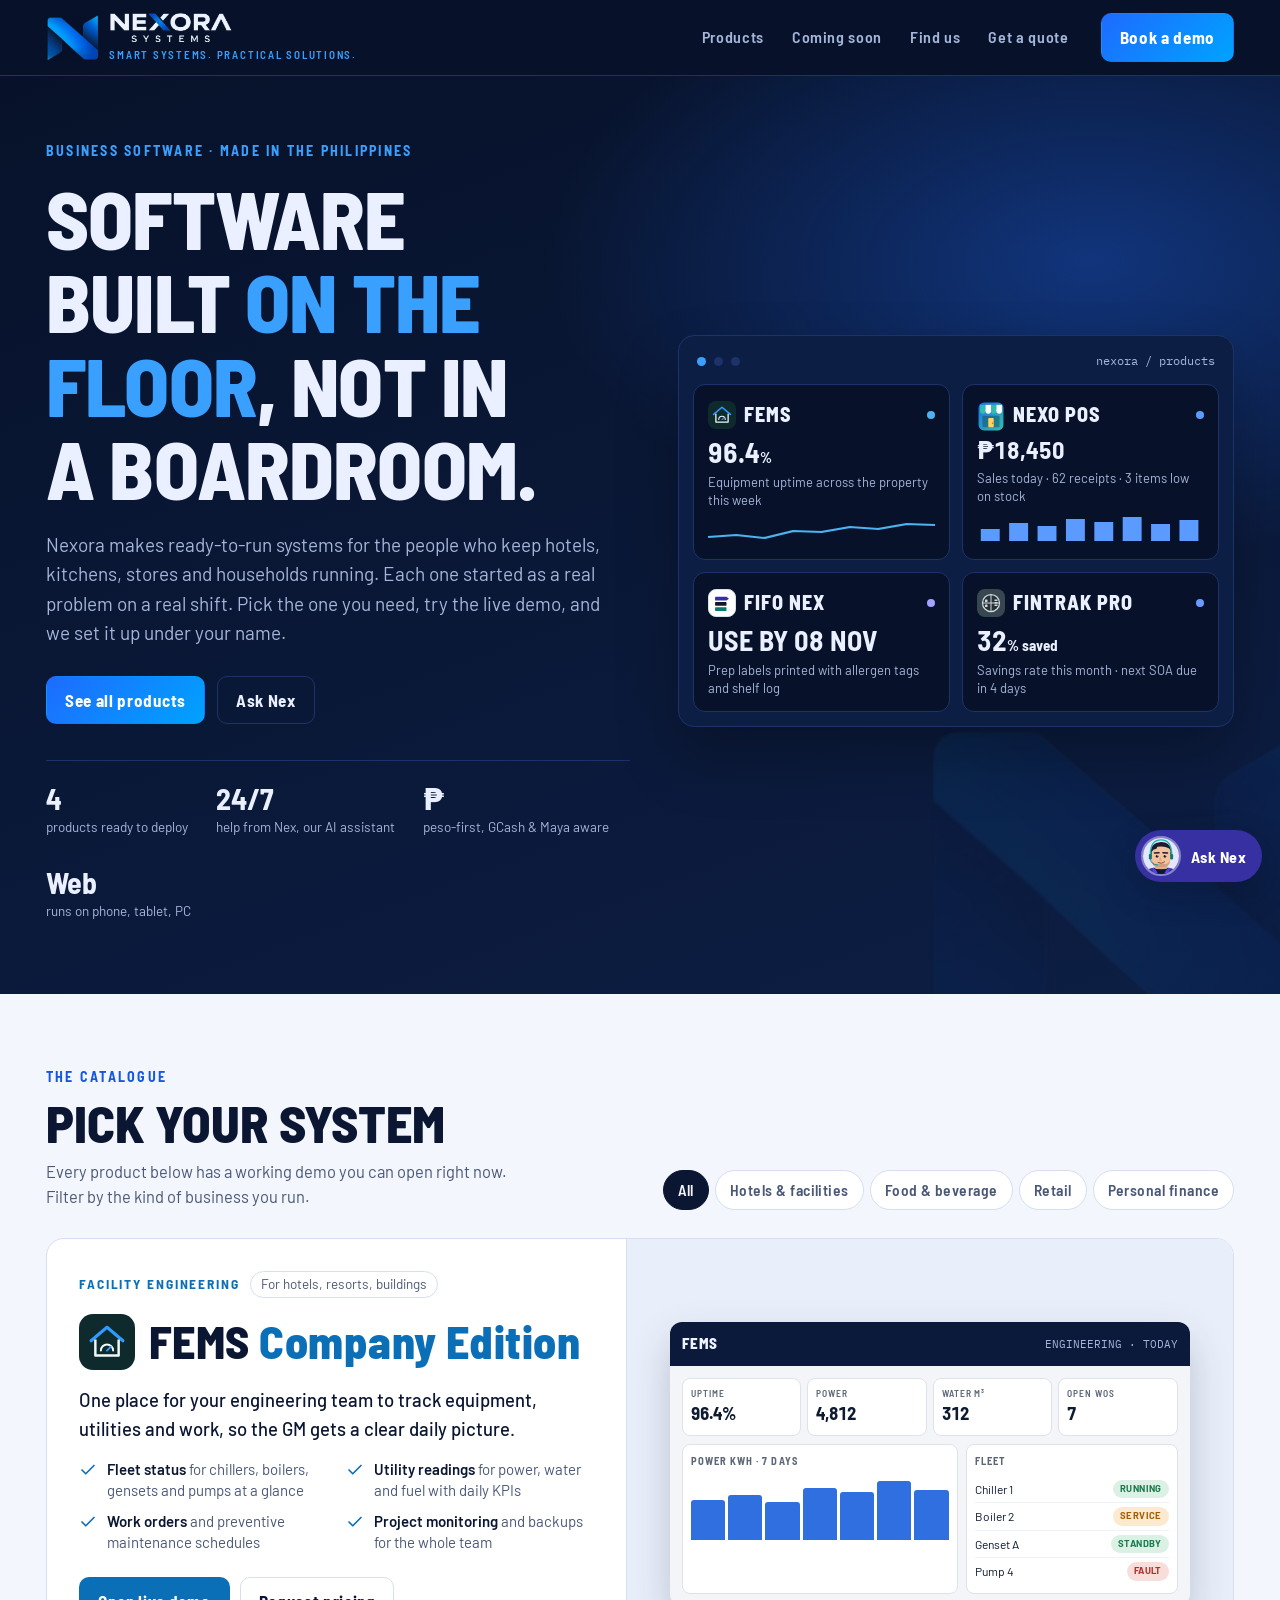
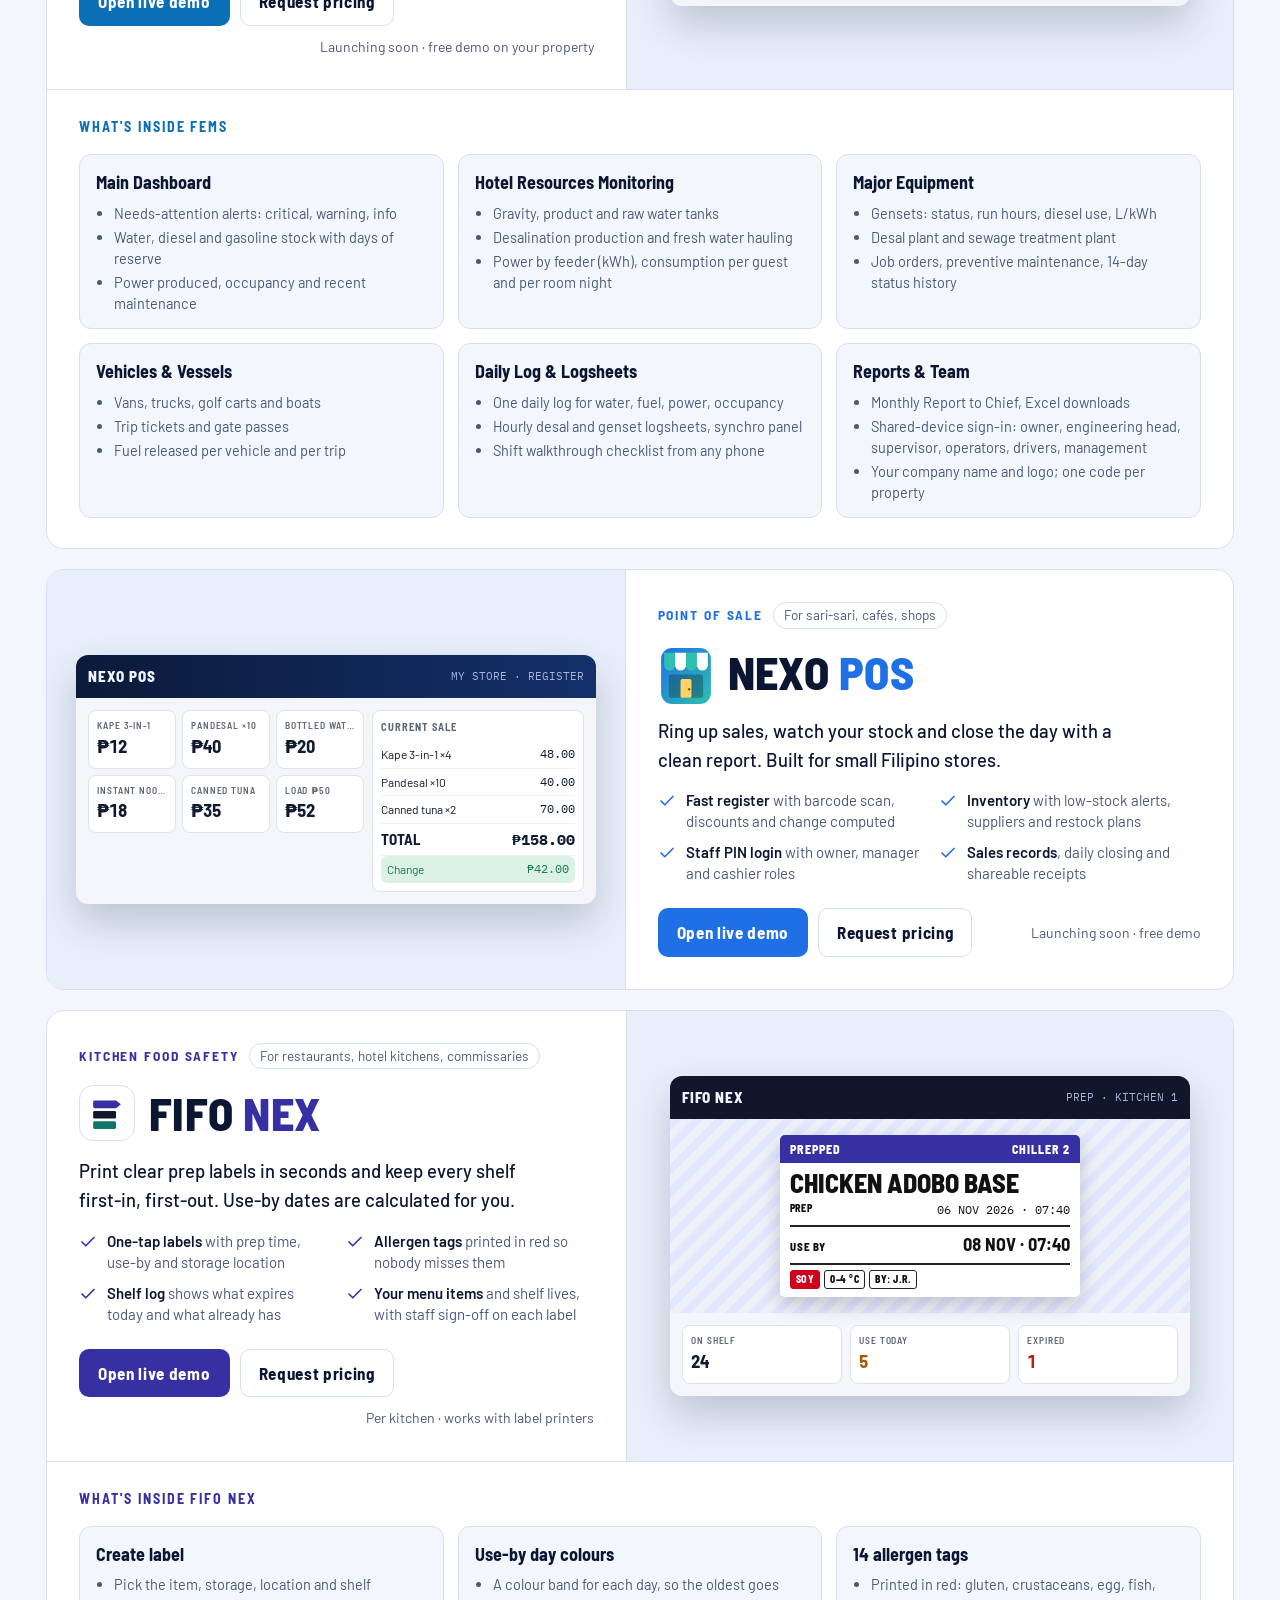
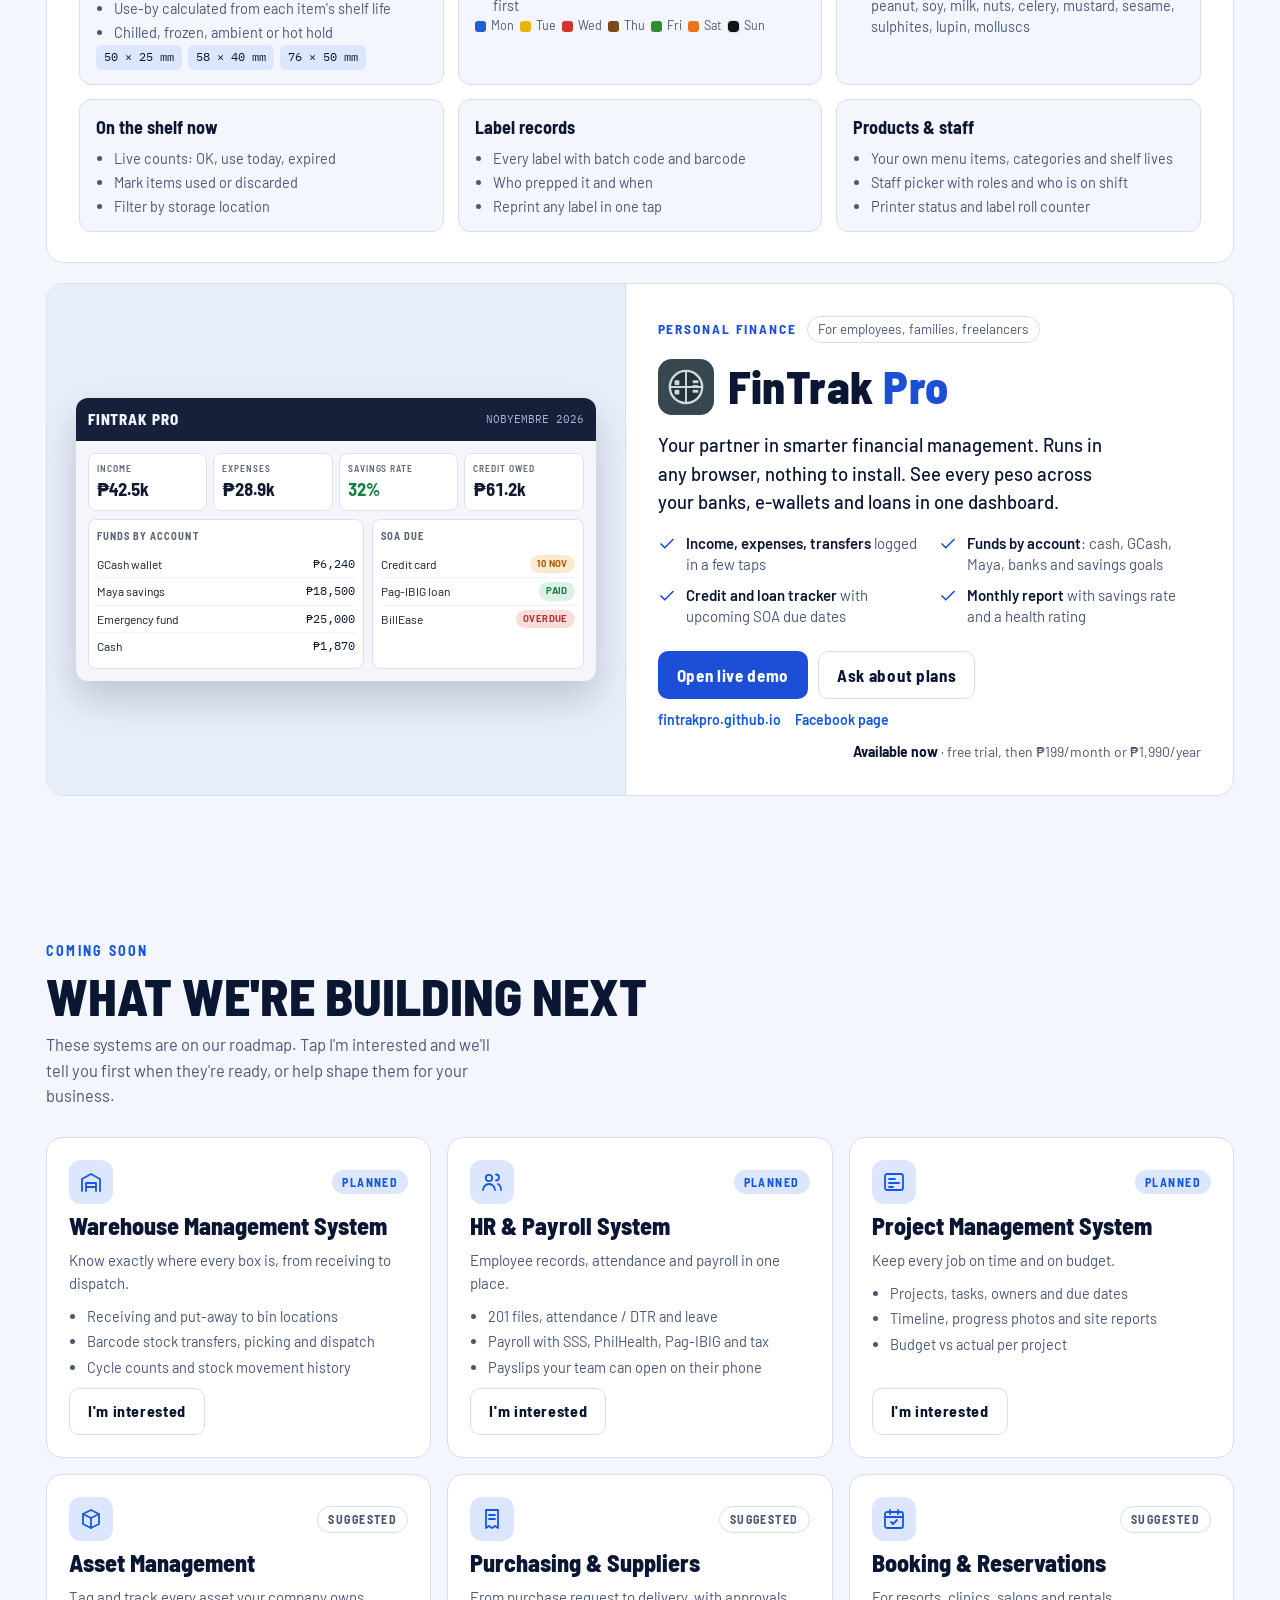
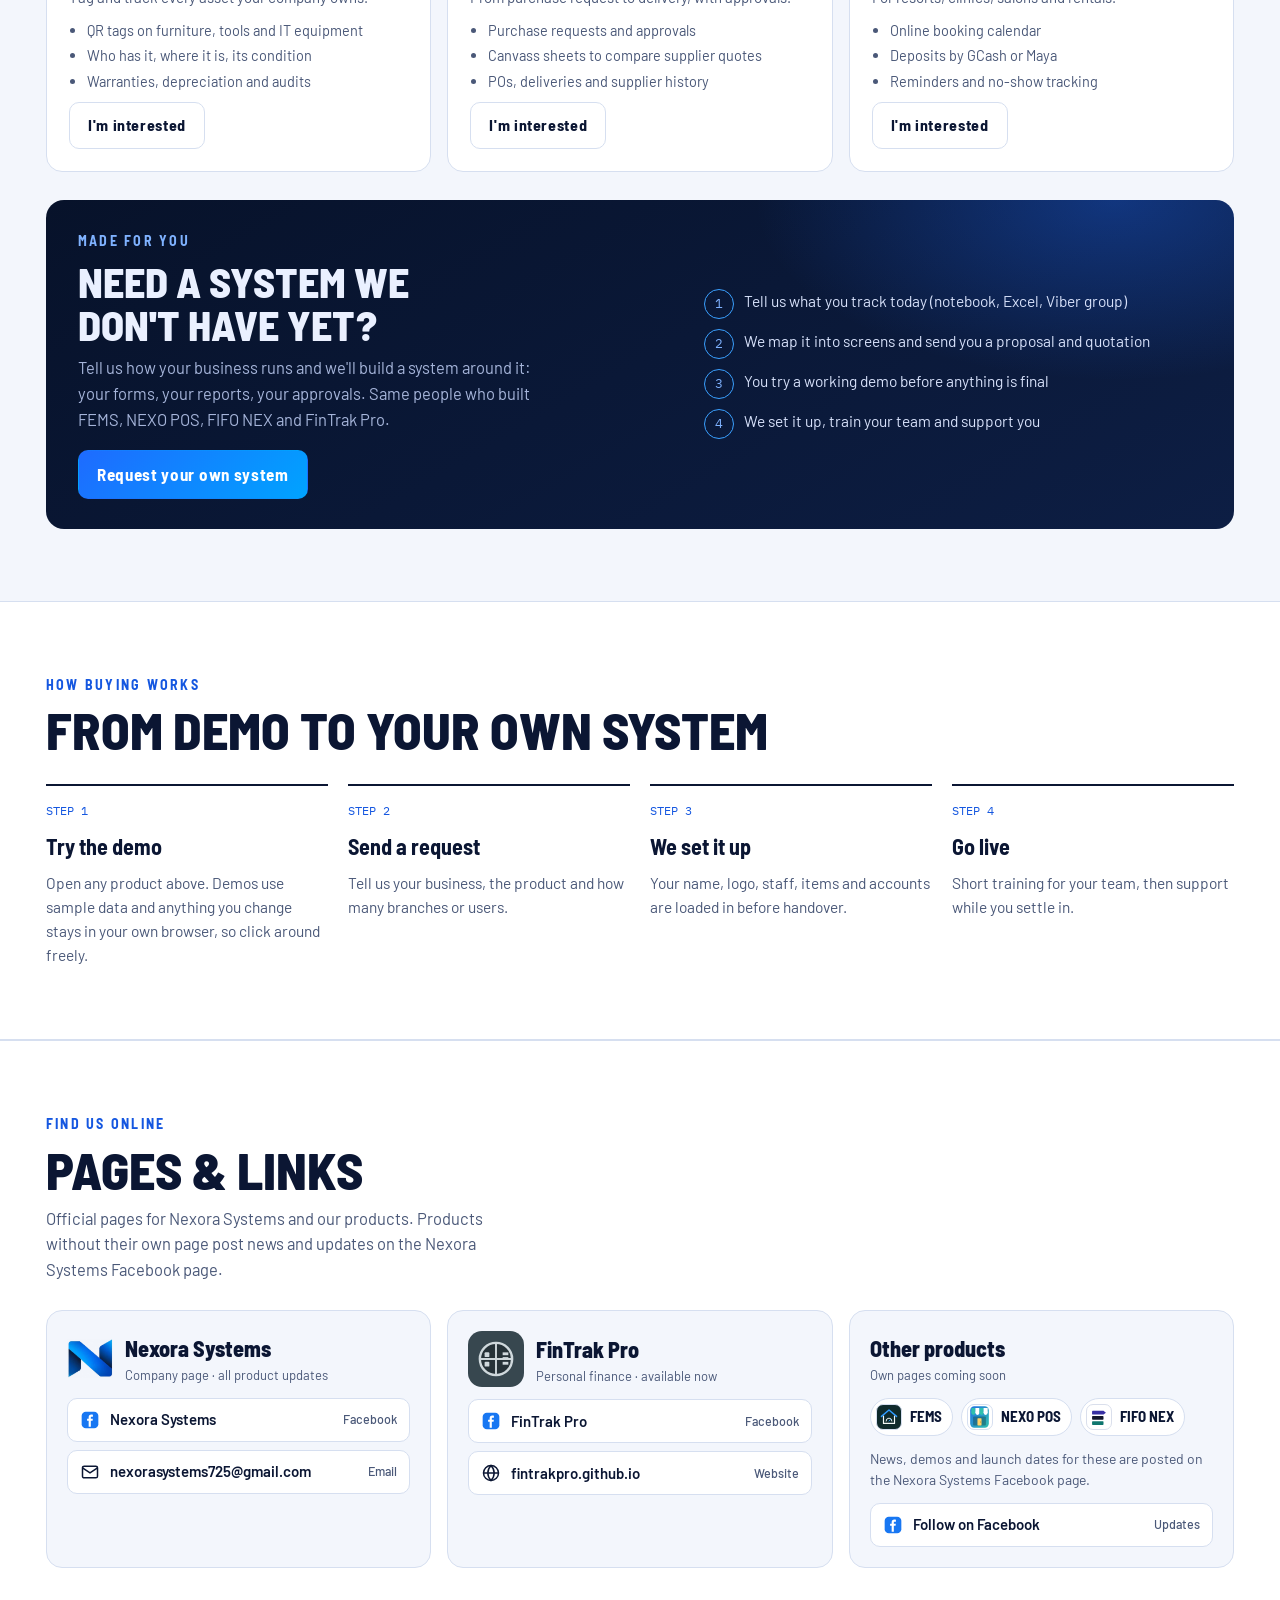
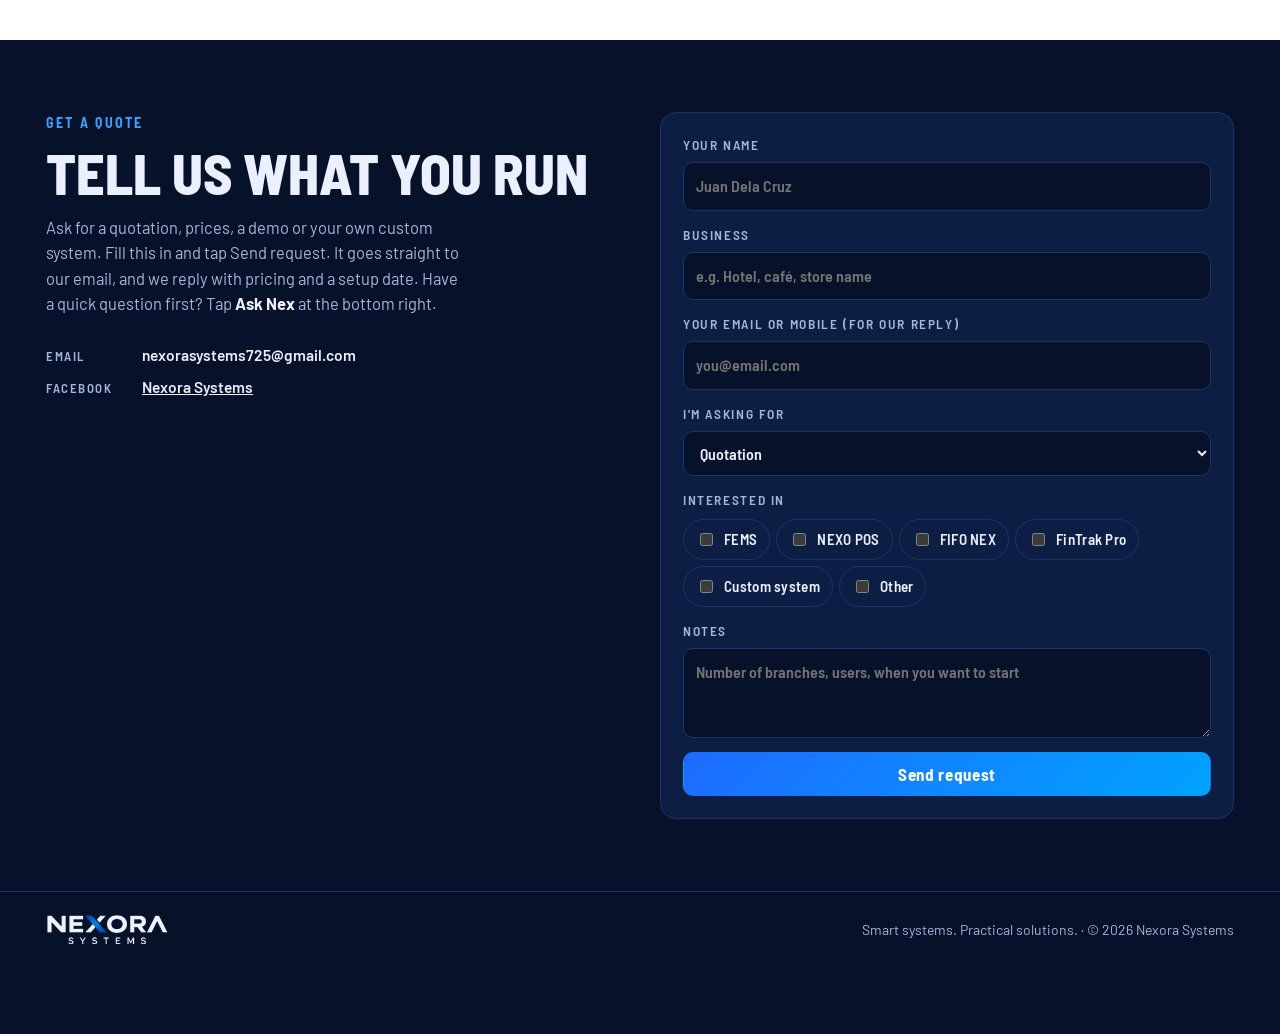
==== index.html @ 18e72eb3 "Launch Nexora Systems website Co-Authored-By: Claude Opus 5.5 <noreply@anthropic.com> Claude-Session" ====
<!doctype html>
<html lang="en">
<head>
<meta charset="utf-8">
<meta name="viewport" content="width=device-width,initial-scale=1,viewport-fit=cover">
<title>Nexora Systems | Smart systems. Practical solutions.</title>
<meta name="description" content="Nexora Systems builds practical business software in the Philippines: FEMS facility engineering, NEXO POS, FIFO NEX kitchen labels, FinTrak Pro, and custom systems.">
<link rel="canonical" href="https://nexora-systems-ph.github.io/">
<link rel="icon" type="image/png" href="favicon.png">
<link rel="apple-touch-icon" href="apple-touch-icon.png">
<meta name="theme-color" content="#07122A">
<meta property="og:type" content="website">
<meta property="og:site_name" content="Nexora Systems">
<meta property="og:title" content="Nexora Systems">
<meta property="og:description" content="Nexora Systems builds practical business software in the Philippines: FEMS facility engineering, NEXO POS, FIFO NEX kitchen labels, FinTrak Pro, and custom systems.">
<meta property="og:url" content="https://nexora-systems-ph.github.io/">
<meta property="og:image" content="https://nexora-systems-ph.github.io/og-image.png">
<meta name="twitter:card" content="summary_large_image">
<style>:root{color-scheme:light;box-sizing:border-box;padding-top:env(safe-area-inset-top,0px);padding-bottom:env(safe-area-inset-bottom,0px)}html{scroll-padding-top:80px}body{margin:0;padding:0;font:14px -apple-system,BlinkMacSystemFont,sans-serif}img{max-width:100%}[hidden]{display:none!important}</style>
</head>
<body>

<link rel="preconnect" href="https://fonts.googleapis.com">
<link rel="stylesheet" href="https://fonts.googleapis.com/css2?family=Barlow:wght@400;500;600&family=Barlow+Semi+Condensed:wght@500;600;700;800&family=IBM+Plex+Mono:wght@400;500;600&display=swap">
<style>
/* Layout: deep-navy brand band in the Nexora logo blues holding the hero + live product console; then a filterable catalogue where each product gets a wide row with a drawn screen preview; closing with how buying works and contact. */
:root{
  --chrome:#07122A; --chrome-2:#0D1E44; --chrome-line:#1D3268; --chrome-ink:#EAF0FF; --chrome-muted:#A6B5DA; --hl:#3AA0FF;
  --bg:#F3F6FC; --surface:#FFFFFF; --sunk:#E9EFFA; --ink:#0B1633; --muted:#4A5878; --line:#D6DFF0;
  --accent:#1557E0; --accent-ink:#FFFFFF; --accent-soft:#DCE7FF;
  --fems:#0B6FB8; --nexo:#1F6FE5; --fifo:#3730A3; --fin:#1D4ED8; --nex:#4338CA; --gold:#FFD166;
  --good:#1A7A4C; --warn:#A35D00; --bad:#B4302A;
  --f-display:"Barlow Semi Condensed","Arial Narrow",system-ui,sans-serif;
  --f-body:"Barlow",system-ui,-apple-system,"Segoe UI",sans-serif;
  --f-mono:"IBM Plex Mono",ui-monospace,Menlo,Consolas,monospace;
}
@media (prefers-color-scheme:dark){:root:not([data-theme="light"]){
  --chrome:#050C1E; --chrome-2:#0B1838; --chrome-line:#1A2B57;
  --bg:#0A1124; --surface:#111B34; --sunk:#16223F; --ink:#E6ECFA; --muted:#A3B0CF; --line:#24345C;
  --accent:#5AA8FF; --accent-ink:#061024; --accent-soft:#16294F;
  --fems:#4DB3F0; --nexo:#5B9BFF; --fifo:#A5A1FF; --fin:#6B9BFF; --nex:#9C95FF;
  --good:#5CC98F; --warn:#E3A84A; --bad:#F07B7A; color-scheme:dark}}
:root[data-theme="dark"]{
  --chrome:#050C1E; --chrome-2:#0B1838; --chrome-line:#1A2B57;
  --bg:#0A1124; --surface:#111B34; --sunk:#16223F; --ink:#E6ECFA; --muted:#A3B0CF; --line:#24345C;
  --accent:#5AA8FF; --accent-ink:#061024; --accent-soft:#16294F;
  --fems:#4DB3F0; --nexo:#5B9BFF; --fifo:#A5A1FF; --fin:#6B9BFF; --nex:#9C95FF;
  --good:#5CC98F; --warn:#E3A84A; --bad:#F07B7A; color-scheme:dark}

*{box-sizing:border-box}
html{scroll-behavior:smooth}
@media (prefers-reduced-motion:reduce){html{scroll-behavior:auto}*{transition:none!important;animation:none!important}}
body{background:var(--bg);color:var(--ink);font-family:var(--f-body);font-size:16.5px;line-height:1.55}
body::before{content:"";position:fixed;inset:0 0 auto;height:env(safe-area-inset-top,0px);z-index:10;background:var(--chrome)}
a{color:inherit}
:focus-visible{outline:2px solid var(--hl);outline-offset:3px;border-radius:4px}
h1,h2,h3{font-family:var(--f-display);margin:0;text-wrap:balance;line-height:1.02}
p{margin:0}
.mono{font-family:var(--f-mono);font-variant-numeric:tabular-nums}
.in{max-width:1220px;margin:0 auto;padding-left:max(16px,env(safe-area-inset-left,0px));padding-right:max(16px,env(safe-area-inset-right,0px))}
.eyebrow{font-family:var(--f-display);font-weight:700;font-size:14px;letter-spacing:.16em;text-transform:uppercase}

/* nav */
.top{position:sticky;top:env(safe-area-inset-top,0px);z-index:20;background:var(--chrome);color:var(--chrome-ink);border-bottom:1px solid var(--chrome-line)}
.top .in{display:flex;align-items:center;gap:20px;padding-block:12px}
.logo{display:flex;align-items:center;gap:10px;text-decoration:none;margin-right:auto}
.logo .lmark{height:46px;width:auto;flex:none}
.logo .lword{height:30px;width:auto;align-self:flex-start}
@media (max-width:420px){.logo .lword{height:26px}}
.links{display:flex;gap:4px}
.links a{text-decoration:none;font-family:var(--f-display);font-weight:600;font-size:16px;letter-spacing:.04em;padding:8px 12px;border-radius:8px;color:var(--chrome-muted)}
.links a:hover{color:var(--chrome-ink);background:rgba(255,255,255,.06)}
.btn{display:inline-flex;align-items:center;justify-content:center;gap:8px;min-height:44px;padding:10px 18px;border-radius:10px;font-family:var(--f-display);font-weight:700;font-size:17px;letter-spacing:.04em;text-decoration:none;border:1.5px solid transparent;cursor:pointer;white-space:nowrap}
.btn.solid{background:linear-gradient(135deg,#1E6BFF,#00A3FF);color:#fff}
.btn.solid:hover{filter:brightness(1.1)}
.btn.ghost{border-color:var(--chrome-line);color:var(--chrome-ink);background:transparent}
.btn.ghost:hover{border-color:var(--hl)}
@media (max-width:900px){.links{display:none}}
@media (max-width:540px){.top .btn.solid{display:none}}

/* hero */
.hero{background:radial-gradient(900px 500px at 85% 20%,rgba(30,107,255,.35),transparent 60%),linear-gradient(160deg,var(--chrome),var(--chrome-2));color:var(--chrome-ink);overflow:hidden;position:relative}
.hero .bigmark{position:absolute;right:-60px;bottom:-80px;width:420px;opacity:.08;pointer-events:none}
.hero .in{display:grid;grid-template-columns:minmax(0,1.05fr) minmax(0,1fr);gap:48px;align-items:center;padding-block:64px 72px}
.hero .eyebrow{color:var(--hl)}
.hero h1{font-size:clamp(44px,6.4vw,84px);font-weight:800;letter-spacing:-.01em;text-transform:uppercase;margin:14px 0 20px}
.hero h1 em{font-style:normal;color:var(--hl)}
.hero p.lede{font-size:19px;color:var(--chrome-muted);max-width:52ch}
.hero .ctas{display:flex;gap:12px;flex-wrap:wrap;margin-top:28px}
.facts{display:flex;gap:28px;flex-wrap:wrap;margin-top:36px;padding-top:22px;border-top:1px solid var(--chrome-line)}
.facts div b{display:block;font-family:var(--f-display);font-weight:700;font-size:30px;line-height:1}
.facts div span{font-size:13.5px;color:var(--chrome-muted)}
@media (max-width:900px){.hero .in{grid-template-columns:minmax(0,1fr);padding-block:44px 52px}}

/* console */
.console{background:var(--chrome-2);border:1px solid var(--chrome-line);border-radius:16px;padding:14px;display:grid;grid-template-columns:repeat(2,minmax(0,1fr));gap:12px;box-shadow:0 30px 60px rgba(0,0,0,.25)}
.console .bar{grid-column:1/-1;display:flex;align-items:center;gap:8px;font-family:var(--f-mono);font-size:12px;color:var(--chrome-muted);padding:2px 4px}
.console .bar i{width:9px;height:9px;border-radius:50%;background:var(--chrome-line)}
.console .bar i:first-child{background:var(--hl)}
.console .bar span{margin-left:auto}
.tile{background:var(--chrome);border:1px solid var(--chrome-line);border-radius:12px;padding:14px;display:flex;flex-direction:column;gap:8px;text-decoration:none;min-width:0;transition:border-color .15s,transform .15s}
.tile:hover{border-color:var(--hl);transform:translateY(-2px)}
.tile .k{display:flex;justify-content:space-between;align-items:center;gap:8px}
.tile .k b{font-family:var(--f-display);font-weight:800;font-size:20px;letter-spacing:.05em}
.tile .k small{font-family:var(--f-mono);font-size:11px;color:var(--chrome-muted)}
.tile .v{font-family:var(--f-display);font-weight:700;font-size:28px;line-height:1;font-variant-numeric:tabular-nums}
.tile .s{font-size:13px;color:var(--chrome-muted);line-height:1.35}
.tile .dot{width:8px;height:8px;border-radius:50%;flex:none}
.spark{height:28px;width:100%;display:block}

/* catalogue */
section{padding-block:72px}
.shead{display:flex;justify-content:space-between;align-items:flex-end;gap:20px;flex-wrap:wrap;margin-bottom:28px}
.shead .eyebrow{color:var(--accent);margin-bottom:8px}
.shead h2{font-size:clamp(34px,4.4vw,52px);font-weight:800;text-transform:uppercase}
.shead p{color:var(--muted);max-width:52ch;margin-top:10px}
.chips{display:flex;gap:6px;flex-wrap:wrap}
.chip{min-height:40px;padding:8px 14px;border-radius:999px;border:1px solid var(--line);background:var(--surface);color:var(--muted);font-family:var(--f-display);font-weight:600;font-size:15.5px;letter-spacing:.03em;cursor:pointer}
.chip[aria-pressed="true"]{background:var(--ink);color:var(--bg);border-color:var(--ink)}
.plist{display:flex;flex-direction:column;gap:20px}
.prod{display:grid;grid-template-columns:minmax(0,1fr) minmax(0,1.05fr);background:var(--surface);border:1px solid var(--line);border-radius:18px;overflow:hidden}
.prod:nth-child(even) .shot{order:-1}
.pinfo{padding:32px;display:flex;flex-direction:column;gap:16px;min-width:0}
.ptag{display:flex;align-items:center;gap:10px;flex-wrap:wrap}
.ptag .cat{font-family:var(--f-display);font-weight:700;font-size:13.5px;letter-spacing:.14em;text-transform:uppercase;color:var(--pc)}
.ptag .for{font-size:13.5px;color:var(--muted);padding:2px 10px;border:1px solid var(--line);border-radius:999px}
.prod h3{font-size:clamp(34px,4vw,46px);font-weight:800;letter-spacing:.01em}
.prod h3 span{color:var(--pc)}
.prod .tagline{font-size:18.5px;font-weight:500;max-width:46ch}
.feats{list-style:none;margin:0;padding:0;display:grid;grid-template-columns:repeat(2,minmax(0,1fr));gap:10px 20px}
.feats li{display:flex;gap:10px;font-size:15px;line-height:1.4;color:var(--muted);min-width:0}
.feats li b{color:var(--ink);font-weight:600}
.feats svg{width:18px;height:18px;flex:none;margin-top:2px;stroke:var(--pc);fill:none;stroke-width:2.2;stroke-linecap:round;stroke-linejoin:round}
.pact{display:flex;gap:10px;flex-wrap:wrap;align-items:center;margin-top:auto;padding-top:8px}
.pact .go{background:var(--pc);color:#fff}
.pact .go:hover{filter:brightness(1.1)}
.pact .ask{border-color:var(--line);color:var(--ink)}
.pact .ask:hover{border-color:var(--pc)}
.pact .price{font-size:14px;color:var(--muted);margin-left:auto}
@media (prefers-color-scheme:dark){:root:not([data-theme="light"]) .pact .go{color:#061414}}
:root[data-theme="dark"] .pact .go{color:#061414}
@media (max-width:960px){.prod{grid-template-columns:minmax(0,1fr)}.prod:nth-child(even) .shot{order:0}}
@media (max-width:560px){.feats{grid-template-columns:minmax(0,1fr)}.pinfo{padding:22px}.pact .price{margin-left:0;width:100%}}

/* screen previews: drawn, always on a fixed light/dark device look */
.shot{background:var(--sunk);padding:28px;display:flex;align-items:center;justify-content:center;min-width:0;border-left:1px solid var(--line)}
.prod:nth-child(even) .shot{border-left:0;border-right:1px solid var(--line)}
@media (max-width:960px){.shot,.prod:nth-child(even) .shot{border:0;border-top:1px solid var(--line)}}
.screen{width:100%;max-width:520px;background:#F3F5F9;color:#0F1B30;border-radius:12px;overflow:hidden;box-shadow:0 18px 40px rgba(8,20,50,.2);font-size:12px;font-family:var(--f-body)}
.screen .sh{display:flex;align-items:center;gap:8px;padding:10px 12px;background:#0B1A3A;color:#EEF3FF}
.screen .sh b{font-family:var(--f-display);font-weight:800;letter-spacing:.06em;font-size:15px}
.screen .sh span{margin-left:auto;font-family:var(--f-mono);font-size:10.5px;color:#A6B5DA}
.screen .sb{padding:12px;display:grid;gap:8px}
.k4{display:grid;grid-template-columns:repeat(4,minmax(0,1fr));gap:6px}
.k3{display:grid;grid-template-columns:repeat(3,minmax(0,1fr));gap:6px}
.kc{background:#fff;border:1px solid #DDE3EA;border-radius:8px;padding:7px 8px;min-width:0}
.kc small{display:block;font-family:var(--f-display);font-weight:600;font-size:9.5px;letter-spacing:.1em;text-transform:uppercase;color:#5B6677;white-space:nowrap;overflow:hidden;text-overflow:ellipsis}
.kc b{font-family:var(--f-display);font-size:18px;font-variant-numeric:tabular-nums}
.pane{background:#fff;border:1px solid #DDE3EA;border-radius:8px;padding:8px}
.pane h4{margin:0 0 6px;font-family:var(--f-display);font-size:10.5px;letter-spacing:.1em;text-transform:uppercase;color:#5B6677}
.row{display:flex;justify-content:space-between;gap:8px;padding:4px 0;border-bottom:1px solid #EEF1F5}
.row:last-child{border-bottom:0}
.pl{font-size:9.5px;font-weight:700;letter-spacing:.04em;padding:1px 7px;border-radius:999px}
.pl.g{background:#DCF1E5;color:#1A7A4C}.pl.w{background:#FBEAD0;color:#A35D00}.pl.b{background:#F7DEDB;color:#B4302A}
.bars{display:flex;align-items:flex-end;gap:3px;height:64px}
.bars i{flex:1;background:#2F6FE0;border-radius:3px 3px 0 0}
.two{display:grid;grid-template-columns:minmax(0,1.3fr) minmax(0,1fr);gap:8px}
@media (max-width:420px){.k4{grid-template-columns:repeat(2,minmax(0,1fr))}.shot{padding:16px}}

/* FIFO label */
.lblstage{background:repeating-linear-gradient(135deg,#E3E6FF 0 8px,#EEF1F8 8px 16px);padding:16px;display:flex;justify-content:center}
.lbl{background:#fff;color:#111;width:100%;max-width:300px;border-radius:5px;box-shadow:0 8px 20px rgba(0,0,0,.18);overflow:hidden;font-family:var(--f-display)}
.lbl .band{display:flex;justify-content:space-between;padding:5px 10px;font-weight:800;letter-spacing:.08em;font-size:12px;color:#fff;background:#3730A3}
.lbl .lb{padding:8px 10px;display:grid;gap:5px}
.lbl .nm{font-weight:800;font-size:26px;line-height:.95;text-transform:uppercase}
.lbl .ub{display:flex;justify-content:space-between;align-items:baseline;border-block:2px solid #222;padding:4px 0}
.lbl .ub b{font-size:18px;font-variant-numeric:tabular-nums}
.lbl .tg{display:flex;gap:4px;font-size:10px;font-weight:800;letter-spacing:.05em}
.lbl .tg span{border:1.5px solid #222;padding:1px 5px;border-radius:3px}
.lbl .tg .r{background:#D0021B;border-color:#D0021B;color:#fff}

.nexhead{width:30px;height:30px;border-radius:50%;overflow:hidden;flex:none;display:block;margin-left:0!important}
.nexhead svg{width:100%;height:100%;display:block}
.bub{background:#fff;border:1px solid #DDE1EE;border-radius:14px 14px 14px 4px;padding:8px 11px;font-size:12.5px;max-width:88%;line-height:1.4}
.bub.me{align-self:end;justify-self:end;background:#3730A3;color:#fff;border-color:#3730A3;border-radius:14px 14px 4px 14px}
.nchip{font-size:11px;font-weight:600;color:#3730A3;border:1.5px solid #3730A3;border-radius:999px;padding:3px 9px}

/* round 3 */
.qstatus{margin:0;padding:10px 12px;border-radius:10px;font-size:15px;font-weight:600}
.qstatus.ok{background:rgba(92,201,143,.14);color:#7FE0A8;border:1px solid rgba(92,201,143,.4)}
.qstatus.bad{background:rgba(240,123,122,.12);color:#F7A5A4;border:1px solid rgba(240,123,122,.35)}
[hidden]{display:none!important}
.nxcomp,.nxcard{box-shadow:none}
.nxcomp{border:0!important;border-top:1px solid var(--line)!important;border-radius:0!important;padding:10px!important}
.logo .lstack{display:flex;flex-direction:column;gap:4px;min-width:0}
.logo .slogan{font-family:var(--f-display);font-weight:600;font-size:11px;letter-spacing:.16em;text-transform:uppercase;color:var(--hl);white-space:nowrap}
@media (max-width:420px){.logo .slogan{font-size:9px;letter-spacing:.1em}}
.plogo{width:56px;height:56px;border-radius:14px;display:grid;place-items:center;padding:9px;flex:none}
.plogo svg,.plogo img{width:100%;height:100%;display:block;object-fit:contain}
.phead2{display:flex;align-items:center;gap:14px}
.tile .k .tl{display:flex;align-items:center;gap:8px;min-width:0}
.tile .plogo{width:28px;height:28px;border-radius:8px;padding:4px}
.mods{grid-column:1/-1;border-top:1px solid var(--line);padding:26px 32px 30px;display:flex;flex-direction:column;gap:16px;background:var(--surface)}
.mods h4{margin:0;font-family:var(--f-display);font-weight:700;font-size:14px;letter-spacing:.14em;text-transform:uppercase;color:var(--pc)}
.mgrid{display:grid;grid-template-columns:repeat(3,minmax(0,1fr));gap:14px}
.mod{border:1px solid var(--line);border-radius:12px;padding:14px 16px;background:var(--bg);min-width:0}
.mod b{display:block;font-family:var(--f-display);font-weight:700;font-size:18px;margin-bottom:6px}
.mod ul{margin:0;padding-left:18px;color:var(--muted);font-size:14.5px;line-height:1.45;display:grid;gap:3px}
.mod .meta{display:flex;flex-wrap:wrap;gap:6px;margin-top:2px}
.tagc{font-family:var(--f-mono);font-size:12px;padding:3px 8px;border-radius:6px;background:var(--accent-soft);color:var(--ink)}
@media (max-width:960px){.mgrid{grid-template-columns:repeat(2,minmax(0,1fr))}}
@media (max-width:600px){.mgrid{grid-template-columns:minmax(0,1fr)}.mods{padding:20px}}
.plinks{display:flex;gap:14px;flex-wrap:wrap;font-size:14px}
.plinks a{color:var(--accent);font-weight:600;text-decoration:none}
.plinks a:hover{text-decoration:underline}
.daycol{display:flex;flex-wrap:wrap;gap:6px}
.daycol span{display:inline-flex;align-items:center;gap:5px;font-size:12.5px;color:var(--muted)}
.daycol i{width:11px;height:11px;border-radius:3px;display:inline-block}
/* future + custom */
.future{background:var(--bg)}
.fgrid{display:grid;grid-template-columns:repeat(3,minmax(0,1fr));gap:16px}
.fcard{background:var(--surface);border:1px solid var(--line);border-radius:16px;padding:22px;display:flex;flex-direction:column;gap:10px;min-width:0}
.fcard .ft{display:flex;align-items:center;justify-content:space-between;gap:10px}
.fcard .ico{width:44px;height:44px;border-radius:12px;background:var(--accent-soft);color:var(--accent);display:grid;place-items:center;flex:none}
.fcard .ico svg{width:24px;height:24px;fill:none;stroke:currentColor;stroke-width:1.8;stroke-linecap:round;stroke-linejoin:round}
.fcard h3{font-size:24px;font-weight:800}
.fcard p{color:var(--muted);font-size:15px}
.fcard ul{margin:0;padding-left:18px;color:var(--muted);font-size:14.5px;display:grid;gap:3px}
.stat{font-family:var(--f-display);font-weight:700;font-size:12px;letter-spacing:.12em;text-transform:uppercase;padding:3px 10px;border-radius:999px;white-space:nowrap}
.stat.plan{background:var(--accent-soft);color:var(--accent)}
.stat.rec{border:1px solid var(--line);color:var(--muted)}
.fcard .btn{margin-top:auto;align-self:flex-start;border-color:var(--line);color:var(--ink);font-size:16px}
.fcard .btn:hover{border-color:var(--accent)}
@media (max-width:960px){.fgrid{grid-template-columns:repeat(2,minmax(0,1fr))}}
@media (max-width:600px){.fgrid{grid-template-columns:minmax(0,1fr)}}
.custom{margin-top:28px;border-radius:18px;padding:30px 32px;background:radial-gradient(600px 300px at 90% 0%,rgba(30,107,255,.35),transparent 60%),linear-gradient(150deg,#07122A,#0D1E44);color:#EAF0FF;display:grid;grid-template-columns:minmax(0,1.2fr) minmax(0,1fr);gap:28px;align-items:center}
.custom .eyebrow{color:#7FB2FF;margin-bottom:8px}
.custom h3{font-size:clamp(30px,3.6vw,42px);font-weight:800;text-transform:uppercase}
.custom p{color:#A6B5DA;margin-top:10px;max-width:52ch}
.custom ol{margin:0;padding:0;list-style:none;display:grid;gap:10px;counter-reset:c}
.custom li{display:grid;grid-template-columns:30px 1fr;gap:10px;align-items:start;font-size:15.5px;color:#D7E1FA}
.custom li::before{counter-increment:c;content:counter(c);width:28px;height:28px;border-radius:50%;border:1.5px solid #3AA0FF;color:#7FB2FF;display:grid;place-items:center;font-family:var(--f-mono);font-size:13px}
.custom .btn{margin-top:18px}
@media (max-width:860px){.custom{grid-template-columns:minmax(0,1fr);padding:24px 20px}}
/* directory */
.dir{background:var(--surface);border-top:1px solid var(--line)}
.dgrid{display:grid;grid-template-columns:repeat(3,minmax(0,1fr));gap:16px}
.dcard{border:1px solid var(--line);border-radius:16px;padding:20px;display:flex;flex-direction:column;gap:12px;background:var(--bg);min-width:0}
.dcard .dh{display:flex;align-items:center;gap:12px}
.dcard .dh b{font-family:var(--f-display);font-weight:800;font-size:22px}
.dcard .dh small{display:block;color:var(--muted);font-size:13px}
.dlinks{display:grid;gap:8px}
.dl{display:flex;align-items:center;gap:10px;min-height:44px;padding:8px 12px;border-radius:10px;border:1px solid var(--line);background:var(--surface);text-decoration:none;color:var(--ink);font-weight:600;font-size:15px;min-width:0}
.dl:hover{border-color:var(--accent)}
.dl svg{width:20px;height:20px;flex:none}
.dl span{min-width:0;overflow:hidden;text-overflow:ellipsis;white-space:nowrap}
.dl small{margin-left:auto;color:var(--muted);font-weight:500;font-size:12.5px;white-space:nowrap}
.dnote{font-size:14px;color:var(--muted)}
.dprods{display:flex;flex-wrap:wrap;gap:8px}
.dprods span{display:inline-flex;align-items:center;gap:8px;font-family:var(--f-display);font-weight:700;font-size:15px;padding:5px 10px 5px 5px;border:1px solid var(--line);border-radius:999px;background:var(--surface)}
.dprods .plogo{width:26px;height:26px;border-radius:7px;padding:3px}
@media (max-width:960px){.dgrid{grid-template-columns:minmax(0,1fr)}}
/* contact additions */
.reach a{color:var(--chrome-ink);font-weight:600}
.otherbox{display:grid;gap:6px}
.sendrow{display:flex;flex-wrap:wrap;gap:8px}
.sendrow .btn{font-size:15.5px;min-height:44px;padding:9px 14px}
.btn.mail{background:linear-gradient(135deg,#1E6BFF,#00A3FF);color:#fff}
.btn.line{border-color:var(--chrome-line);color:var(--chrome-ink);background:transparent}
.btn.line:hover{border-color:var(--hl)}
.fnote{font-size:13px;color:var(--chrome-muted);margin:0}
select{appearance:auto}
/* Nex chat */
.nxfab{position:fixed;right:calc(18px + env(safe-area-inset-right,0px));bottom:calc(18px + env(safe-area-inset-bottom,0px));z-index:40;display:flex;align-items:center;gap:10px;padding:6px 16px 6px 6px;border-radius:999px;border:0;background:#3730A3;color:#fff;font-family:var(--f-display);font-weight:700;font-size:16px;letter-spacing:.03em;box-shadow:0 12px 30px rgba(8,20,50,.35);min-height:52px;cursor:pointer}
.nxfab:hover{filter:brightness(1.12)}
.nxfab .nexhead{width:40px;height:40px;border:2px solid rgba(255,255,255,.4)}
.nxpanel{position:fixed;right:calc(18px + env(safe-area-inset-right,0px));bottom:calc(84px + env(safe-area-inset-bottom,0px));z-index:41;width:390px;max-width:calc(100vw - 32px);height:min(620px,calc(100% - 120px));background:var(--surface);color:var(--ink);border:1px solid var(--line);border-radius:20px;box-shadow:0 24px 60px rgba(8,20,50,.3);display:flex;flex-direction:column;overflow:hidden;transform-origin:bottom right;transition:transform .18s ease,opacity .18s ease}
.nxpanel.closed{transform:scale(.94);opacity:0;pointer-events:none;visibility:hidden}
.nxhd{display:flex;align-items:center;gap:12px;padding:12px 10px 12px 14px;background:#3730A3;color:#fff}
.nxhd .nexhead{width:42px;height:42px;border:2px solid rgba(255,255,255,.35)}
.nxhd .who{flex:1;min-width:0;display:flex;flex-direction:column}
.nxhd .who b{font-family:var(--f-display);font-size:18px;font-weight:800;letter-spacing:.02em}
.nxhd .who span{font-size:12.5px;color:#D7DAFF;display:flex;align-items:center;gap:6px;white-space:nowrap;overflow:hidden;text-overflow:ellipsis}
.nxhd .who span::before{content:"";width:8px;height:8px;border-radius:50%;background:#4ADE80;flex:none}
.nxib{width:44px;height:44px;border-radius:12px;border:0;background:transparent;color:#fff;display:grid;place-items:center;cursor:pointer}
.nxib:hover{background:rgba(255,255,255,.14)}
.nxib svg{width:20px;height:20px;fill:none;stroke:currentColor;stroke-width:2;stroke-linecap:round;stroke-linejoin:round}
.nxlog{flex:1;overflow-y:auto;padding:14px;display:flex;flex-direction:column;gap:10px;background:var(--bg)}
.nxrow{display:flex;gap:8px;align-items:flex-end;max-width:100%}
.nxrow.me{justify-content:flex-end}
.nxmini{width:28px;height:28px;border-radius:50%;overflow:hidden;flex:none;display:block}
.nxmini svg{width:100%;height:100%;display:block}
.nxbub{max-width:84%;min-width:0;padding:9px 13px;border-radius:16px 16px 16px 5px;background:var(--surface);border:1px solid var(--line);white-space:pre-wrap;overflow-wrap:anywhere;font-size:15px;line-height:1.45}
.nxrow.me .nxbub{background:#3730A3;color:#fff;border-color:transparent;border-radius:16px 16px 5px 16px}
.nxtyping{display:inline-flex;gap:4px;padding:4px 0}
.nxtyping i{width:7px;height:7px;border-radius:50%;background:var(--muted);opacity:.4;animation:nxb 1.2s infinite}
.nxtyping i:nth-child(2){animation-delay:.2s}.nxtyping i:nth-child(3){animation-delay:.4s}
@keyframes nxb{0%,80%,100%{opacity:.25}40%{opacity:1}}
.nxchips{display:flex;flex-wrap:wrap;gap:7px;padding-left:36px}
.nxchip{min-height:36px;padding:6px 12px;border-radius:999px;border:1.5px solid #4F46E5;background:var(--surface);color:var(--nex);font:600 14px/1.2 var(--f-body);cursor:pointer}
.nxchip:hover{background:var(--accent-soft)}
.nxchip.alt{border-color:var(--accent);color:var(--accent)}
.nxcard{margin-left:36px;background:var(--surface);border:1px solid var(--line);border-radius:14px;padding:14px;display:grid;gap:10px}
.nxcard b{font-family:var(--f-display);font-size:17px}
.nxcard label{display:grid;gap:4px;font:600 12.5px/1.3 var(--f-body);letter-spacing:0;text-transform:none;color:var(--muted)}
.nxcard input,.nxcard select,.nxcard textarea{font:inherit;font-size:15px;color:var(--ink);background:var(--bg);border:1px solid var(--line);border-radius:10px;padding:8px 10px;width:100%;color-scheme:inherit;text-transform:none}
.nxcard textarea{min-height:70px;resize:vertical}
.nxerr{margin:0;font-size:13px;color:var(--bad)}
.nxbtn{min-height:42px;border:0;border-radius:11px;background:#3730A3;color:#fff;font:700 15px var(--f-body);cursor:pointer}
.nxsend{display:flex;flex-wrap:wrap;gap:6px;margin-top:10px}
.nxsend .btn{min-height:38px;font-size:14px;padding:7px 12px;border-color:var(--line);color:var(--ink)}
.nxsend .btn.mail{color:#fff;border-color:transparent}
.nxsend p{margin:0;width:100%;font-size:12.5px;color:var(--muted)}
.nxcomp{display:flex;gap:8px;padding:10px;border-top:1px solid var(--line);background:var(--surface)}
.nxcomp textarea{flex:1;min-width:0;resize:none;min-height:44px;max-height:110px;padding:11px 12px;border-radius:14px;border:1px solid var(--line);background:var(--bg);color:var(--ink);font:inherit;font-size:15px;line-height:1.35}
.nxgo{width:44px;height:44px;border-radius:14px;border:0;background:#3730A3;color:#fff;display:grid;place-items:center;cursor:pointer;flex:none}
.nxgo:disabled{opacity:.5}
.nxgo svg{width:20px;height:20px;fill:none;stroke:currentColor;stroke-width:2;stroke-linecap:round;stroke-linejoin:round}
.nxfoot{font-size:11.5px;color:var(--muted);text-align:center;padding:0 12px 9px;background:var(--surface)}
.sr{position:absolute;width:1px;height:1px;overflow:hidden;clip:rect(0 0 0 0)}
@media (max-width:520px){.nxpanel{right:0;left:0;bottom:0;width:auto;max-width:none;height:calc(100% - 56px);border-radius:20px 20px 0 0;padding-bottom:env(safe-area-inset-bottom,0px)}body.nxon .nxfab{display:none}}
@media (prefers-reduced-motion:reduce){.nxpanel{transition:none}.nxtyping i{animation:none}}
/* how it works */
.how{background:var(--surface);border-block:1px solid var(--line)}
.steps{display:grid;grid-template-columns:repeat(4,minmax(0,1fr));gap:20px;counter-reset:s}
.step{display:flex;flex-direction:column;gap:8px;padding-top:16px;border-top:2px solid var(--ink)}
.step b{font-family:var(--f-display);font-weight:700;font-size:22px}
.step p{color:var(--muted);font-size:15.5px}
.step .n{font-family:var(--f-mono);font-size:12px;color:var(--accent)}
@media (max-width:900px){.steps{grid-template-columns:repeat(2,minmax(0,1fr))}}
@media (max-width:520px){.steps{grid-template-columns:minmax(0,1fr)}}

/* contact */
.contact{background:var(--chrome);color:var(--chrome-ink)}
.contact .in{display:grid;grid-template-columns:minmax(0,1fr) minmax(0,1fr);gap:40px;align-items:start}
.contact h2{font-size:clamp(34px,4.6vw,56px);font-weight:800;text-transform:uppercase}
.contact .eyebrow{color:var(--hl);margin-bottom:10px}
.contact p{color:var(--chrome-muted);margin-top:14px;max-width:46ch}
form{background:var(--chrome-2);border:1px solid var(--chrome-line);border-radius:16px;padding:22px;display:grid;gap:14px}
label{font-family:var(--f-display);font-weight:600;font-size:13.5px;letter-spacing:.12em;text-transform:uppercase;color:var(--chrome-muted);display:grid;gap:6px}
input,select,textarea{font:inherit;font-size:16px;color:var(--chrome-ink);background:var(--chrome);border:1px solid var(--chrome-line);border-radius:10px;padding:11px 12px;width:100%;color-scheme:dark;text-transform:none;letter-spacing:0}
textarea{min-height:90px;resize:vertical}
.pick{display:flex;flex-wrap:wrap;gap:6px}
.pick label{flex-direction:row;display:inline-flex;align-items:center;gap:8px;text-transform:none;letter-spacing:.02em;font-size:15px;color:var(--chrome-ink);border:1px solid var(--chrome-line);border-radius:999px;padding:8px 12px;cursor:pointer}
.pick input{width:auto;accent-color:var(--hl)}
.pick label:has(input:checked){border-color:var(--hl);background:rgba(58,160,255,.16)}
.out{display:grid;gap:10px;background:var(--chrome);border:1px solid var(--hl);border-radius:12px;padding:14px}
.out pre{margin:0;white-space:pre-wrap;font-family:var(--f-mono);font-size:13px;color:var(--chrome-ink)}
.out p{margin:0;font-size:14px}
.reach{display:grid;gap:8px;margin-top:26px}
.reach div{display:flex;gap:12px;align-items:baseline;flex-wrap:wrap;font-size:15.5px}
.reach small{font-family:var(--f-display);font-weight:600;letter-spacing:.12em;text-transform:uppercase;color:var(--chrome-muted);min-width:84px}
@media (max-width:860px){.contact .in{grid-template-columns:minmax(0,1fr)}}
footer{background:var(--chrome);color:var(--chrome-muted);border-top:1px solid var(--chrome-line);font-size:14px}
footer .in{display:flex;justify-content:space-between;gap:12px;flex-wrap:wrap;padding-block:22px 90px}
</style>

<header class="top">
  <div class="in">
    <a class="logo" href="#top" aria-label="Nexora Systems home"><img class="lmark" src="mark.webp" alt=""><span class="lstack"><img class="lword" src="wordmark.webp" alt="Nexora Systems"><span class="slogan">Smart systems. Practical solutions.</span></span></a>
    <nav class="links" aria-label="Sections">
      <a href="#products">Products</a>
      <a href="#future">Coming soon</a>
      <a href="#find">Find us</a>
      <a href="#contact">Get a quote</a>
    </nav>
    <a class="btn solid" href="#contact">Book a demo</a>
  </div>
</header>

<main id="top">
  <section class="hero" style="padding-block:0"><img class="bigmark" src="mark.webp" alt="">
    <div class="in">
      <div>
        <div class="eyebrow">Business software · Made in the Philippines</div>
        <h1>Software built <em>on the floor</em>, not in a boardroom.</h1>
        <p class="lede">Nexora makes ready-to-run systems for the people who keep hotels, kitchens, stores and households running. Each one started as a real problem on a real shift. Pick the one you need, try the live demo, and we set it up under your name.</p>
        <div class="ctas">
          <a class="btn solid" href="#products">See all products</a>
          <button class="btn ghost" type="button" data-nex>Ask Nex</button>
        </div>
        <div class="facts">
          <div><b class="mono">4</b><span>products ready to deploy</span></div>
          <div><b>24/7</b><span>help from Nex, our AI assistant</span></div>
          <div><b>₱</b><span>peso-first, GCash &amp; Maya aware</span></div>
          <div><b>Web</b><span>runs on phone, tablet, PC</span></div>
        </div>
      </div>

      <div class="console" aria-label="Product overview">
        <div class="bar"><i></i><i></i><i></i><span>nexora / products</span></div>
        <a class="tile" href="#fems">
          <div class="k"><span class="tl"><span class="plogo" style="background:#0F2A2C"><svg viewBox="0 0 62 58" aria-hidden="true" width="40" height="38"><path d="M5 27 31 5l26 22" fill="none" stroke="#2f9bff" stroke-width="5" stroke-linecap="round" stroke-linejoin="round"/><path d="M12 25v26h38V25" fill="none" stroke="#f2f7f7" stroke-width="4" stroke-linejoin="round"/><path d="M21 43a10 10 0 0 1 20 0" fill="none" stroke="#f2f7f7" stroke-width="3.2" stroke-linecap="round"/><path d="M31 43l6-6" stroke="#2f9bff" stroke-width="3.2" stroke-linecap="round"/></svg></span><b>FEMS</b></span><span class="dot" style="background:#4DB3F0"></span></div>
          <div class="v">96.4<span style="font-size:15px">%</span></div>
          <div class="s">Equipment uptime across the property this week</div>
          <svg class="spark" viewBox="0 0 120 28" preserveAspectRatio="none" aria-hidden="true"><polyline points="0,20 15,18 30,21 45,14 60,15 75,10 90,12 105,7 120,8" fill="none" stroke="#4DB3F0" stroke-width="2"/></svg>
        </a>
        <a class="tile" href="#nexo">
          <div class="k"><span class="tl"><span class="plogo" style="background:transparent;padding:0"><img src="[data-uri]" alt=""></span><b>NEXO POS</b></span><span class="dot" style="background:#5B9BFF"></span></div>
          <div class="v mono" style="font-size:24px">₱18,450</div>
          <div class="s">Sales today · 62 receipts · 3 items low on stock</div>
          <svg class="spark" viewBox="0 0 120 28" preserveAspectRatio="none" aria-hidden="true"><g fill="#5B9BFF"><rect x="2" y="16" width="10" height="12"/><rect x="17" y="10" width="10" height="18"/><rect x="32" y="13" width="10" height="15"/><rect x="47" y="6" width="10" height="22"/><rect x="62" y="9" width="10" height="19"/><rect x="77" y="4" width="10" height="24"/><rect x="92" y="11" width="10" height="17"/><rect x="107" y="7" width="10" height="21"/></g></svg>
        </a>
        <a class="tile" href="#fifo">
          <div class="k"><span class="tl"><span class="plogo" style="background:#FFFFFF;border:1px solid #DADFEC"><svg viewBox="0 0 96 104" aria-hidden="true"><path d="M12 16 H74 L88 27 L74 38 H12 A4 4 0 0 1 8 34 V20 A4 4 0 0 1 12 16 Z" fill="#3730A3"/><rect x="8" y="46" width="66" height="22" rx="4" fill="#12162B"/><rect x="8" y="76" width="66" height="22" rx="4" fill="#0F766E"/></svg></span><b>FIFO NEX</b></span><span class="dot" style="background:#A5A1FF"></span></div>
          <div class="v">USE BY 08 NOV</div>
          <div class="s">Prep labels printed with allergen tags and shelf log</div>
        </a>
        <a class="tile" href="#fintrak">
          <div class="k"><span class="tl"><span class="plogo" style="background:#37474F"><svg viewBox="0 0 80 80" aria-hidden="true"><circle cx="40" cy="40" r="34" fill="#263238" stroke="#cfd8dc" stroke-width="5"/><path d="M40 6v68M6 40h68" stroke="#cfd8dc" stroke-width="4"/><g fill="#cfd8dc"><rect x="16" y="26" width="10" height="10" rx="2"/><rect x="16" y="46" width="10" height="10" rx="2"/><rect x="54" y="26" width="12" height="6"/><rect x="54" y="36" width="12" height="6"/><rect x="54" y="46" width="12" height="6"/></g></svg></span><b>FINTRAK PRO</b></span><span class="dot" style="background:#6B9BFF"></span></div>
          <div class="v">32<span style="font-size:15px">% saved</span></div>
          <div class="s">Savings rate this month · next SOA due in 4 days</div>
        </a>
      </div>
    </div>
  </section>

  <section id="products">
    <div class="in">
      <div class="shead">
        <div>
          <div class="eyebrow">The catalogue</div>
          <h2>Pick your system</h2>
          <p>Every product below has a working demo you can open right now. Filter by the kind of business you run.</p>
        </div>
        <div class="chips" role="group" aria-label="Filter by business">
          <button class="chip" type="button" data-f="all" aria-pressed="true">All</button>
          <button class="chip" type="button" data-f="hotel" aria-pressed="false">Hotels &amp; facilities</button>
          <button class="chip" type="button" data-f="fnb" aria-pressed="false">Food &amp; beverage</button>
          <button class="chip" type="button" data-f="retail" aria-pressed="false">Retail</button>
          <button class="chip" type="button" data-f="personal" aria-pressed="false">Personal finance</button>
        </div>
      </div>

      <div class="plist">
        <!-- FEMS -->
        <article class="prod" id="fems" data-t="hotel" style="--pc:var(--fems)">
          <div class="pinfo">
            <div class="ptag"><span class="cat">Facility engineering</span><span class="for">For hotels, resorts, buildings</span></div>
            <div class="phead2"><span class="plogo" style="background:#0F2A2C"><svg viewBox="0 0 62 58" aria-hidden="true" width="40" height="38"><path d="M5 27 31 5l26 22" fill="none" stroke="#2f9bff" stroke-width="5" stroke-linecap="round" stroke-linejoin="round"/><path d="M12 25v26h38V25" fill="none" stroke="#f2f7f7" stroke-width="4" stroke-linejoin="round"/><path d="M21 43a10 10 0 0 1 20 0" fill="none" stroke="#f2f7f7" stroke-width="3.2" stroke-linecap="round"/><path d="M31 43l6-6" stroke="#2f9bff" stroke-width="3.2" stroke-linecap="round"/></svg></span><h3>FEMS <span>Company Edition</span></h3></div>
            <p class="tagline">One place for your engineering team to track equipment, utilities and work, so the GM gets a clear daily picture.</p>
            <ul class="feats">
              <li><svg viewBox="0 0 24 24"><path d="M20 6 9 17l-5-5"/></svg><span><b>Fleet status</b> for chillers, boilers, gensets and pumps at a glance</span></li>
              <li><svg viewBox="0 0 24 24"><path d="M20 6 9 17l-5-5"/></svg><span><b>Utility readings</b> for power, water and fuel with daily KPIs</span></li>
              <li><svg viewBox="0 0 24 24"><path d="M20 6 9 17l-5-5"/></svg><span><b>Work orders</b> and preventive maintenance schedules</span></li>
              <li><svg viewBox="0 0 24 24"><path d="M20 6 9 17l-5-5"/></svg><span><b>Project monitoring</b> and backups for the whole team</span></li>
            </ul>
            <div class="pact">
              <a class="btn go" href="https://claude.ai/artifact/9nPwNd62sjHPwFJXKprpav" target="_blank" rel="noopener">Open live demo</a>
              <a class="btn ask" href="#contact" data-pick="FEMS">Request pricing</a>
              <span class="price">Launching soon · free demo on your property</span>
            </div>
          </div>
          <div class="shot">
            <div class="screen" aria-hidden="true">
              <div class="sh"><b>FEMS</b><span>ENGINEERING · TODAY</span></div>
              <div class="sb">
                <div class="k4">
                  <div class="kc"><small>Uptime</small><b>96.4%</b></div>
                  <div class="kc"><small>Power</small><b>4,812</b></div>
                  <div class="kc"><small>Water m³</small><b>312</b></div>
                  <div class="kc"><small>Open WOs</small><b>7</b></div>
                </div>
                <div class="two">
                  <div class="pane"><h4>Power kWh · 7 days</h4><div class="bars"><i style="height:62%"></i><i style="height:70%"></i><i style="height:58%"></i><i style="height:81%"></i><i style="height:74%"></i><i style="height:92%"></i><i style="height:77%"></i></div></div>
                  <div class="pane"><h4>Fleet</h4>
                    <div class="row"><span>Chiller 1</span><span class="pl g">RUNNING</span></div>
                    <div class="row"><span>Boiler 2</span><span class="pl w">SERVICE</span></div>
                    <div class="row"><span>Genset A</span><span class="pl g">STANDBY</span></div>
                    <div class="row"><span>Pump 4</span><span class="pl b">FAULT</span></div>
                  </div>
                </div>
              </div>
            </div>
          </div>

          <div class="mods">
            <h4>What's inside FEMS</h4>
            <div class="mgrid">
              <div class="mod"><b>Main Dashboard</b><ul><li>Needs-attention alerts: critical, warning, info</li><li>Water, diesel and gasoline stock with days of reserve</li><li>Power produced, occupancy and recent maintenance</li></ul></div>
              <div class="mod"><b>Hotel Resources Monitoring</b><ul><li>Gravity, product and raw water tanks</li><li>Desalination production and fresh water hauling</li><li>Power by feeder (kWh), consumption per guest and per room night</li></ul></div>
              <div class="mod"><b>Major Equipment</b><ul><li>Gensets: status, run hours, diesel use, L/kWh</li><li>Desal plant and sewage treatment plant</li><li>Job orders, preventive maintenance, 14-day status history</li></ul></div>
              <div class="mod"><b>Vehicles &amp; Vessels</b><ul><li>Vans, trucks, golf carts and boats</li><li>Trip tickets and gate passes</li><li>Fuel released per vehicle and per trip</li></ul></div>
              <div class="mod"><b>Daily Log &amp; Logsheets</b><ul><li>One daily log for water, fuel, power, occupancy</li><li>Hourly desal and genset logsheets, synchro panel</li><li>Shift walkthrough checklist from any phone</li></ul></div>
              <div class="mod"><b>Reports &amp; Team</b><ul><li>Monthly Report to Chief, Excel downloads</li><li>Shared-device sign-in: owner, engineering head, supervisor, operators, drivers, management</li><li>Your company name and logo; one code per property</li></ul></div>
            </div>
          </div>
        </article>

        <!-- NEXO POS -->
        <article class="prod" id="nexo" data-t="retail fnb" style="--pc:var(--nexo)">
          <div class="pinfo">
            <div class="ptag"><span class="cat">Point of sale</span><span class="for">For sari-sari, cafés, shops</span></div>
            <div class="phead2"><span class="plogo" style="background:transparent;padding:0"><img src="[data-uri]" alt=""></span><h3>NEXO <span>POS</span></h3></div>
            <p class="tagline">Ring up sales, watch your stock and close the day with a clean report. Built for small Filipino stores.</p>
            <ul class="feats">
              <li><svg viewBox="0 0 24 24"><path d="M20 6 9 17l-5-5"/></svg><span><b>Fast register</b> with barcode scan, discounts and change computed</span></li>
              <li><svg viewBox="0 0 24 24"><path d="M20 6 9 17l-5-5"/></svg><span><b>Inventory</b> with low-stock alerts, suppliers and restock plans</span></li>
              <li><svg viewBox="0 0 24 24"><path d="M20 6 9 17l-5-5"/></svg><span><b>Staff PIN login</b> with owner, manager and cashier roles</span></li>
              <li><svg viewBox="0 0 24 24"><path d="M20 6 9 17l-5-5"/></svg><span><b>Sales records</b>, daily closing and shareable receipts</span></li>
            </ul>
            <div class="pact">
              <a class="btn go" href="https://claude.ai/artifact/YQ9xXLEoDsLiNVzstBSWXa" target="_blank" rel="noopener">Open live demo</a>
              <a class="btn ask" href="#contact" data-pick="NEXO POS">Request pricing</a>
              <span class="price">Launching soon · free demo</span>
            </div>
          </div>
          <div class="shot">
            <div class="screen" aria-hidden="true">
              <div class="sh" style="background:linear-gradient(90deg,#0B1A3A,#14306A)"><b>NEXO POS</b><span>MY STORE · REGISTER</span></div>
              <div class="sb two">
                <div class="k3" style="align-content:start">
                  <div class="kc"><small>Kape 3-in-1</small><b>₱12</b></div>
                  <div class="kc"><small>Pandesal ×10</small><b>₱40</b></div>
                  <div class="kc"><small>Bottled water</small><b>₱20</b></div>
                  <div class="kc"><small>Instant noodles</small><b>₱18</b></div>
                  <div class="kc"><small>Canned tuna</small><b>₱35</b></div>
                  <div class="kc"><small>Load ₱50</small><b>₱52</b></div>
                </div>
                <div class="pane">
                  <h4>Current sale</h4>
                  <div class="row"><span>Kape 3-in-1 ×4</span><span class="mono">48.00</span></div>
                  <div class="row"><span>Pandesal ×10</span><span class="mono">40.00</span></div>
                  <div class="row"><span>Canned tuna ×2</span><span class="mono">70.00</span></div>
                  <div class="row" style="font-family:var(--f-display);font-weight:700;font-size:15px"><span>TOTAL</span><span class="mono">₱158.00</span></div>
                  <div class="row" style="background:#DCF1E5;color:#1A7A4C;border-radius:6px;padding:4px 6px;border:0"><span>Change</span><span class="mono">₱42.00</span></div>
                </div>
              </div>
            </div>
          </div>
        </article>

        <!-- FIFO NEX -->
        <article class="prod" id="fifo" data-t="fnb hotel" style="--pc:var(--fifo)">
          <div class="pinfo">
            <div class="ptag"><span class="cat">Kitchen food safety</span><span class="for">For restaurants, hotel kitchens, commissaries</span></div>
            <div class="phead2"><span class="plogo" style="background:#FFFFFF;border:1px solid #DADFEC"><svg viewBox="0 0 96 104" aria-hidden="true"><path d="M12 16 H74 L88 27 L74 38 H12 A4 4 0 0 1 8 34 V20 A4 4 0 0 1 12 16 Z" fill="#3730A3"/><rect x="8" y="46" width="66" height="22" rx="4" fill="#12162B"/><rect x="8" y="76" width="66" height="22" rx="4" fill="#0F766E"/></svg></span><h3>FIFO <span>NEX</span></h3></div>
            <p class="tagline">Print clear prep labels in seconds and keep every shelf first-in, first-out. Use-by dates are calculated for you.</p>
            <ul class="feats">
              <li><svg viewBox="0 0 24 24"><path d="M20 6 9 17l-5-5"/></svg><span><b>One-tap labels</b> with prep time, use-by and storage location</span></li>
              <li><svg viewBox="0 0 24 24"><path d="M20 6 9 17l-5-5"/></svg><span><b>Allergen tags</b> printed in red so nobody misses them</span></li>
              <li><svg viewBox="0 0 24 24"><path d="M20 6 9 17l-5-5"/></svg><span><b>Shelf log</b> shows what expires today and what already has</span></li>
              <li><svg viewBox="0 0 24 24"><path d="M20 6 9 17l-5-5"/></svg><span><b>Your menu items</b> and shelf lives, with staff sign-off on each label</span></li>
            </ul>
            <div class="pact">
              <a class="btn go" href="https://claude.ai/artifact/Ah6FejANuePt4Ro8VQxw2k" target="_blank" rel="noopener">Open live demo</a>
              <a class="btn ask" href="#contact" data-pick="FIFO NEX">Request pricing</a>
              <span class="price">Per kitchen · works with label printers</span>
            </div>
          </div>
          <div class="shot">
            <div class="screen" aria-hidden="true" style="background:#F4F6FB">
              <div class="sh" style="background:#12162B"><b>FIFO NEX</b><span>PREP · KITCHEN 1</span></div>
              <div class="lblstage">
                <div class="lbl">
                  <div class="band"><span>PREPPED</span><span>CHILLER 2</span></div>
                  <div class="lb">
                    <div class="nm">Chicken Adobo Base</div>
                    <div class="row" style="border:0;padding:0"><span style="font-weight:800;letter-spacing:.06em;font-size:10px">PREP</span><span class="mono">06 NOV 2026 · 07:40</span></div>
                    <div class="ub"><span style="font-weight:800;letter-spacing:.08em;font-size:11px">USE BY</span><b>08 NOV · 07:40</b></div>
                    <div class="tg"><span class="r">SOY</span><span>0–4 °C</span><span>BY: J.R.</span></div>
                  </div>
                </div>
              </div>
              <div class="sb" style="grid-template-columns:repeat(3,minmax(0,1fr))">
                <div class="kc"><small>On shelf</small><b>24</b></div>
                <div class="kc"><small>Use today</small><b style="color:#A35D00">5</b></div>
                <div class="kc"><small>Expired</small><b style="color:#B42318">1</b></div>
              </div>
            </div>
          </div>

          <div class="mods">
            <h4>What's inside FIFO NEX</h4>
            <div class="mgrid">
              <div class="mod"><b>Create label</b><ul><li>Pick the item, storage, location and shelf</li><li>Use-by calculated from each item's shelf life</li><li>Chilled, frozen, ambient or hot hold</li></ul><div class="meta"><span class="tagc">50 × 25 mm</span><span class="tagc">58 × 40 mm</span><span class="tagc">76 × 50 mm</span></div></div>
              <div class="mod"><b>Use-by day colours</b><ul><li>A colour band for each day, so the oldest goes first</li></ul><div class="daycol"><span><i style="background:#1F5FD6"></i>Mon</span><span><i style="background:#E8B500"></i>Tue</span><span><i style="background:#D0342C"></i>Wed</span><span><i style="background:#7A4A1E"></i>Thu</span><span><i style="background:#2E8B3A"></i>Fri</span><span><i style="background:#E8761A"></i>Sat</span><span><i style="background:#111111;outline:1px solid var(--line)"></i>Sun</span></div></div>
              <div class="mod"><b>14 allergen tags</b><ul><li>Printed in red: gluten, crustaceans, egg, fish, peanut, soy, milk, nuts, celery, mustard, sesame, sulphites, lupin, molluscs</li></ul></div>
              <div class="mod"><b>On the shelf now</b><ul><li>Live counts: OK, use today, expired</li><li>Mark items used or discarded</li><li>Filter by storage location</li></ul></div>
              <div class="mod"><b>Label records</b><ul><li>Every label with batch code and barcode</li><li>Who prepped it and when</li><li>Reprint any label in one tap</li></ul></div>
              <div class="mod"><b>Products &amp; staff</b><ul><li>Your own menu items, categories and shelf lives</li><li>Staff picker with roles and who is on shift</li><li>Printer status and label roll counter</li></ul></div>
            </div>
          </div>
        </article>

        <!-- FinTrak Pro -->
        <article class="prod" id="fintrak" data-t="personal" style="--pc:var(--fin)">
          <div class="pinfo">
            <div class="ptag"><span class="cat">Personal finance</span><span class="for">For employees, families, freelancers</span></div>
            <div class="phead2"><span class="plogo" style="background:#37474F"><svg viewBox="0 0 80 80" aria-hidden="true"><circle cx="40" cy="40" r="34" fill="#263238" stroke="#cfd8dc" stroke-width="5"/><path d="M40 6v68M6 40h68" stroke="#cfd8dc" stroke-width="4"/><g fill="#cfd8dc"><rect x="16" y="26" width="10" height="10" rx="2"/><rect x="16" y="46" width="10" height="10" rx="2"/><rect x="54" y="26" width="12" height="6"/><rect x="54" y="36" width="12" height="6"/><rect x="54" y="46" width="12" height="6"/></g></svg></span><h3>FinTrak <span>Pro</span></h3></div>
            <p class="tagline">Your partner in smarter financial management. Runs in any browser, nothing to install. See every peso across your banks, e-wallets and loans in one dashboard.</p>
            <ul class="feats">
              <li><svg viewBox="0 0 24 24"><path d="M20 6 9 17l-5-5"/></svg><span><b>Income, expenses, transfers</b> logged in a few taps</span></li>
              <li><svg viewBox="0 0 24 24"><path d="M20 6 9 17l-5-5"/></svg><span><b>Funds by account</b>: cash, GCash, Maya, banks and savings goals</span></li>
              <li><svg viewBox="0 0 24 24"><path d="M20 6 9 17l-5-5"/></svg><span><b>Credit and loan tracker</b> with upcoming SOA due dates</span></li>
              <li><svg viewBox="0 0 24 24"><path d="M20 6 9 17l-5-5"/></svg><span><b>Monthly report</b> with savings rate and a health rating</span></li>
            </ul>
            <div class="pact">
              <a class="btn go" href="https://claude.ai/artifact/XDJXzTWQtaSA1RvzBmGz24" target="_blank" rel="noopener">Open live demo</a>
              <a class="btn ask" href="#contact" data-pick="FinTrak Pro">Ask about plans</a>
              <span class="plinks"><a href="https://fintrakpro.github.io/" target="_blank" rel="noopener">fintrakpro.github.io</a><a href="https://web.facebook.com/profile.php?id=61595721625651" target="_blank" rel="noopener">Facebook page</a></span>
              <span class="price"><b style="color:var(--ink)">Available now</b> · free trial, then ₱199/month or ₱1,990/year</span>
            </div>
          </div>
          <div class="shot">
            <div class="screen" aria-hidden="true" style="background:#F4F6FB">
              <div class="sh" style="background:#17203A"><b>FINTRAK PRO</b><span>NOBYEMBRE 2026</span></div>
              <div class="sb">
                <div class="k4">
                  <div class="kc"><small>Income</small><b>₱42.5k</b></div>
                  <div class="kc"><small>Expenses</small><b>₱28.9k</b></div>
                  <div class="kc"><small>Savings rate</small><b style="color:#15803D">32%</b></div>
                  <div class="kc"><small>Credit owed</small><b>₱61.2k</b></div>
                </div>
                <div class="two">
                  <div class="pane"><h4>Funds by account</h4>
                    <div class="row"><span>GCash wallet</span><span class="mono">₱6,240</span></div>
                    <div class="row"><span>Maya savings</span><span class="mono">₱18,500</span></div>
                    <div class="row"><span>Emergency fund</span><span class="mono">₱25,000</span></div>
                    <div class="row"><span>Cash</span><span class="mono">₱1,870</span></div>
                  </div>
                  <div class="pane"><h4>SOA due</h4>
                    <div class="row"><span>Credit card</span><span class="pl w">10 NOV</span></div>
                    <div class="row"><span>Pag-IBIG loan</span><span class="pl g">PAID</span></div>
                    <div class="row"><span>BillEase</span><span class="pl b">OVERDUE</span></div>
                  </div>
                </div>
              </div>
            </div>
          </div>
        </article>
      </div>
      <p id="empty" hidden style="color:var(--muted);padding:24px 0">No product in this category yet. Tell us what you need below.</p>
    </div>
  </section>


  <section class="future" id="future">
    <div class="in">
      <div class="shead">
        <div>
          <div class="eyebrow">Coming soon</div>
          <h2>What we're building next</h2>
          <p>These systems are on our roadmap. Tap I'm interested and we'll tell you first when they're ready, or help shape them for your business.</p>
        </div>
      </div>
      <div class="fgrid">
        <article class="fcard">
          <div class="ft"><span class="ico"><svg viewBox="0 0 24 24" aria-hidden="true"><path d="M3 21V9l9-5 9 5v12"/><path d="M7 21v-8h10v8M7 17h10"/></svg></span><span class="stat plan">Planned</span></div>
          <h3>Warehouse Management System</h3>
          <p>Know exactly where every box is, from receiving to dispatch.</p>
          <ul><li>Receiving and put-away to bin locations</li><li>Barcode stock transfers, picking and dispatch</li><li>Cycle counts and stock movement history</li></ul>
          <a class="btn" href="#contact" data-want="Warehouse Management System">I'm interested</a>
        </article>
        <article class="fcard">
          <div class="ft"><span class="ico"><svg viewBox="0 0 24 24" aria-hidden="true"><circle cx="9" cy="8" r="3.2"/><path d="M3 20c0-3.3 2.7-6 6-6s6 2.7 6 6"/><path d="M16 4.5a3 3 0 0 1 0 6M18 14c2 .8 3 2.6 3 6"/></svg></span><span class="stat plan">Planned</span></div>
          <h3>HR & Payroll System</h3>
          <p>Employee records, attendance and payroll in one place.</p>
          <ul><li>201 files, attendance / DTR and leave</li><li>Payroll with SSS, PhilHealth, Pag-IBIG and tax</li><li>Payslips your team can open on their phone</li></ul>
          <a class="btn" href="#contact" data-want="HR & Payroll System">I'm interested</a>
        </article>
        <article class="fcard">
          <div class="ft"><span class="ico"><svg viewBox="0 0 24 24" aria-hidden="true"><rect x="3" y="4" width="18" height="16" rx="2"/><path d="M7 9h6M7 13h10M7 17h4"/></svg></span><span class="stat plan">Planned</span></div>
          <h3>Project Management System</h3>
          <p>Keep every job on time and on budget.</p>
          <ul><li>Projects, tasks, owners and due dates</li><li>Timeline, progress photos and site reports</li><li>Budget vs actual per project</li></ul>
          <a class="btn" href="#contact" data-want="Project Management System">I'm interested</a>
        </article>
        <article class="fcard">
          <div class="ft"><span class="ico"><svg viewBox="0 0 24 24" aria-hidden="true"><path d="M4 7l8-4 8 4-8 4z"/><path d="M4 7v10l8 4 8-4V7"/><path d="M12 11v10"/></svg></span><span class="stat rec">Suggested</span></div>
          <h3>Asset Management</h3>
          <p>Tag and track every asset your company owns.</p>
          <ul><li>QR tags on furniture, tools and IT equipment</li><li>Who has it, where it is, its condition</li><li>Warranties, depreciation and audits</li></ul>
          <a class="btn" href="#contact" data-want="Asset Management">I'm interested</a>
        </article>
        <article class="fcard">
          <div class="ft"><span class="ico"><svg viewBox="0 0 24 24" aria-hidden="true"><path d="M6 3h12v18l-3-2-3 2-3-2-3 2z"/><path d="M9 8h6M9 12h6"/></svg></span><span class="stat rec">Suggested</span></div>
          <h3>Purchasing & Suppliers</h3>
          <p>From purchase request to delivery, with approvals.</p>
          <ul><li>Purchase requests and approvals</li><li>Canvass sheets to compare supplier quotes</li><li>POs, deliveries and supplier history</li></ul>
          <a class="btn" href="#contact" data-want="Purchasing & Suppliers">I'm interested</a>
        </article>
        <article class="fcard">
          <div class="ft"><span class="ico"><svg viewBox="0 0 24 24" aria-hidden="true"><rect x="3" y="5" width="18" height="16" rx="2"/><path d="M3 10h18M8 3v4M16 3v4"/><path d="M9 15l2 2 4-4"/></svg></span><span class="stat rec">Suggested</span></div>
          <h3>Booking & Reservations</h3>
          <p>For resorts, clinics, salons and rentals.</p>
          <ul><li>Online booking calendar</li><li>Deposits by GCash or Maya</li><li>Reminders and no-show tracking</li></ul>
          <a class="btn" href="#contact" data-want="Booking & Reservations">I'm interested</a>
        </article>
      </div>
      <div class="custom" id="custom">
        <div>
          <div class="eyebrow">Made for you</div>
          <h3>Need a system we don't have yet?</h3>
          <p>Tell us how your business runs and we'll build a system around it: your forms, your reports, your approvals. Same people who built FEMS, NEXO POS, FIFO NEX and FinTrak Pro.</p>
          <a class="btn solid" href="#contact" data-want="Custom system">Request your own system</a>
        </div>
        <ol>
          <li>Tell us what you track today (notebook, Excel, Viber group)</li>
          <li>We map it into screens and send you a proposal and quotation</li>
          <li>You try a working demo before anything is final</li>
          <li>We set it up, train your team and support you</li>
        </ol>
      </div>
    </div>
  </section>

  <section class="how" id="how">
    <div class="in">
      <div class="shead"><div><div class="eyebrow">How buying works</div><h2>From demo to your own system</h2></div></div>
      <div class="steps">
        <div class="step"><span class="n">STEP 1</span><b>Try the demo</b><p>Open any product above. Demos use sample data and anything you change stays in your own browser, so click around freely.</p></div>
        <div class="step"><span class="n">STEP 2</span><b>Send a request</b><p>Tell us your business, the product and how many branches or users.</p></div>
        <div class="step"><span class="n">STEP 3</span><b>We set it up</b><p>Your name, logo, staff, items and accounts are loaded in before handover.</p></div>
        <div class="step"><span class="n">STEP 4</span><b>Go live</b><p>Short training for your team, then support while you settle in.</p></div>
      </div>
    </div>
  </section>


  <section class="dir" id="find">
    <div class="in">
      <div class="shead"><div><div class="eyebrow">Find us online</div><h2>Pages &amp; links</h2><p>Official pages for Nexora Systems and our products. Products without their own page post news and updates on the Nexora Systems Facebook page.</p></div></div>
      <div class="dgrid">
        <div class="dcard">
          <div class="dh"><img src="mark.webp" alt="" style="width:46px;height:auto"><div><b>Nexora Systems</b><small>Company page · all product updates</small></div></div>
          <div class="dlinks">
            <a class="dl" href="https://www.facebook.com/share/18UZzvoCTF/?mibextid=wwXIfr" target="_blank" rel="noopener"><svg viewBox="0 0 24 24" aria-hidden="true"><rect x="2" y="2" width="20" height="20" rx="5" fill="#1877F2"/><path d="M15.5 8H14c-.8 0-1 .4-1 1v1.5h2.4l-.3 2.5H13V20h-2.6v-7H8.5v-2.5h1.9V8.6C10.4 6.7 11.5 5.5 13.6 5.5c.8 0 1.5.1 1.9.1z" fill="#fff"/></svg><span>Nexora Systems</span><small>Facebook</small></a>
            <div class="dl" style="cursor:text"><svg viewBox="0 0 24 24" aria-hidden="true" fill="none" stroke="currentColor" stroke-width="1.8"><rect x="3" y="5" width="18" height="14" rx="2"/><path d="m3 7 9 6 9-6"/></svg><span style="user-select:all">nexorasystems725@gmail.com</span><small>Email</small></div>
          </div>
        </div>
        <div class="dcard">
          <div class="dh"><span class="plogo" style="background:#37474F"><svg viewBox="0 0 80 80" aria-hidden="true"><circle cx="40" cy="40" r="34" fill="#263238" stroke="#cfd8dc" stroke-width="5"/><path d="M40 6v68M6 40h68" stroke="#cfd8dc" stroke-width="4"/><g fill="#cfd8dc"><rect x="16" y="26" width="10" height="10" rx="2"/><rect x="16" y="46" width="10" height="10" rx="2"/><rect x="54" y="26" width="12" height="6"/><rect x="54" y="36" width="12" height="6"/><rect x="54" y="46" width="12" height="6"/></g></svg></span><div><b>FinTrak Pro</b><small>Personal finance · available now</small></div></div>
          <div class="dlinks">
            <a class="dl" href="https://web.facebook.com/profile.php?id=61595721625651" target="_blank" rel="noopener"><svg viewBox="0 0 24 24" aria-hidden="true"><rect x="2" y="2" width="20" height="20" rx="5" fill="#1877F2"/><path d="M15.5 8H14c-.8 0-1 .4-1 1v1.5h2.4l-.3 2.5H13V20h-2.6v-7H8.5v-2.5h1.9V8.6C10.4 6.7 11.5 5.5 13.6 5.5c.8 0 1.5.1 1.9.1z" fill="#fff"/></svg><span>FinTrak Pro</span><small>Facebook</small></a>
            <a class="dl" href="https://fintrakpro.github.io/" target="_blank" rel="noopener"><svg viewBox="0 0 24 24" aria-hidden="true" fill="none" stroke="currentColor" stroke-width="1.8"><circle cx="12" cy="12" r="9"/><path d="M3 12h18M12 3c2.5 2.6 3.8 5.6 3.8 9s-1.3 6.4-3.8 9c-2.5-2.6-3.8-5.6-3.8-9S9.5 5.6 12 3z"/></svg><span>fintrakpro.github.io</span><small>Website</small></a>
          </div>
        </div>
        <div class="dcard">
          <div class="dh"><div><b>Other products</b><small>Own pages coming soon</small></div></div>
          <div class="dprods"><span><span class="plogo" style="background:#0F2A2C"><svg viewBox="0 0 62 58" aria-hidden="true" width="40" height="38"><path d="M5 27 31 5l26 22" fill="none" stroke="#2f9bff" stroke-width="5" stroke-linecap="round" stroke-linejoin="round"/><path d="M12 25v26h38V25" fill="none" stroke="#f2f7f7" stroke-width="4" stroke-linejoin="round"/><path d="M21 43a10 10 0 0 1 20 0" fill="none" stroke="#f2f7f7" stroke-width="3.2" stroke-linecap="round"/><path d="M31 43l6-6" stroke="#2f9bff" stroke-width="3.2" stroke-linecap="round"/></svg></span>FEMS</span><span><span class="plogo" style="background:transparent;padding:0"><img src="[data-uri]" alt=""></span>NEXO POS</span><span><span class="plogo" style="background:#FFFFFF;border:1px solid #DADFEC"><svg viewBox="0 0 96 104" aria-hidden="true"><path d="M12 16 H74 L88 27 L74 38 H12 A4 4 0 0 1 8 34 V20 A4 4 0 0 1 12 16 Z" fill="#3730A3"/><rect x="8" y="46" width="66" height="22" rx="4" fill="#12162B"/><rect x="8" y="76" width="66" height="22" rx="4" fill="#0F766E"/></svg></span>FIFO NEX</span></div>
          <p class="dnote">News, demos and launch dates for these are posted on the Nexora Systems Facebook page.</p>
          <div class="dlinks"><a class="dl" href="https://www.facebook.com/share/18UZzvoCTF/?mibextid=wwXIfr" target="_blank" rel="noopener"><svg viewBox="0 0 24 24" aria-hidden="true"><rect x="2" y="2" width="20" height="20" rx="5" fill="#1877F2"/><path d="M15.5 8H14c-.8 0-1 .4-1 1v1.5h2.4l-.3 2.5H13V20h-2.6v-7H8.5v-2.5h1.9V8.6C10.4 6.7 11.5 5.5 13.6 5.5c.8 0 1.5.1 1.9.1z" fill="#fff"/></svg><span>Follow on Facebook</span><small>Updates</small></a></div>
        </div>
      </div>
    </div>
  </section>

  <section class="contact" id="contact">
    <div class="in">
      <div>
        <div class="eyebrow">Get a quote</div>
        <h2>Tell us what you run</h2>
        <p>Ask for a quotation, prices, a demo or your own custom system. Fill this in and tap Send request. It goes straight to our email, and we reply with pricing and a setup date. Have a quick question first? Tap <b style="color:var(--chrome-ink)">Ask Nex</b> at the bottom right.</p>
        <div class="reach">
          <div><small>Email</small><span style="user-select:all;color:var(--chrome-ink);font-weight:600">nexorasystems725@gmail.com</span></div>
          <div><small>Facebook</small><a href="https://www.facebook.com/share/18UZzvoCTF/?mibextid=wwXIfr" target="_blank" rel="noopener">Nexora Systems</a></div>
        </div>
      </div>
      <form id="q" novalidate>
        <label for="qn">Your name<input id="qn" name="name" autocomplete="name" placeholder="Juan Dela Cruz"></label>
        <label for="qb">Business<input id="qb" name="biz" placeholder="e.g. Hotel, café, store name"></label>
        <label for="qe">Your email or mobile (for our reply)<input id="qe" name="reply" autocomplete="email" placeholder="you@email.com"></label>
        <label for="qt">I'm asking for<select id="qt"><option>Quotation</option><option>Prices / packages</option><option>A demo</option><option>A custom system</option><option>Something else</option></select></label>
        <fieldset style="border:0;padding:0;margin:0;display:grid;gap:8px">
          <legend style="font-family:var(--f-display);font-weight:600;font-size:13.5px;letter-spacing:.12em;text-transform:uppercase;color:var(--chrome-muted);padding:0;margin-bottom:8px">Interested in</legend>
          <div class="pick">
            <label for="p1"><input type="checkbox" id="p1" value="FEMS">FEMS</label>
            <label for="p2"><input type="checkbox" id="p2" value="NEXO POS">NEXO POS</label>
            <label for="p3"><input type="checkbox" id="p3" value="FIFO NEX">FIFO NEX</label>
            <label for="p4"><input type="checkbox" id="p4" value="FinTrak Pro">FinTrak Pro</label>
            <label for="p5"><input type="checkbox" id="p5" value="Custom system">Custom system</label>
            <label for="p6"><input type="checkbox" id="p6" value="Other">Other</label>
          </div>
          <div class="otherbox" id="otherBox" hidden>
            <label for="qo">Tell us what you need<input id="qo" placeholder="e.g. Warehouse system, HR & payroll, booking"></label>
          </div>
        </fieldset>
        <label for="qm">Notes<textarea id="qm" name="msg" placeholder="Number of branches, users, when you want to start"></textarea></label>
        <button class="btn solid" type="submit" id="qSend">Send request</button>
        <p class="qstatus" id="qStatus" role="status" hidden></p>
        <div class="out" id="out" hidden>
          <pre id="outText"></pre>
          <div id="sendRow"></div>
        </div>
      </form>
    </div>
  </section>
</main>

<footer>
  <div class="in" style="align-items:center"><img src="wordmark.webp" alt="Nexora Systems" style="height:30px;width:auto"><span>Smart systems. Practical solutions. · © 2026 Nexora Systems</span></div>
</footer>
<div class="nxpanel closed" id="nxPanel" role="dialog" aria-label="Chat with Nex">
  <div class="nxhd"><span class="nexhead"><svg viewBox="40 20 220 220" aria-hidden="true" class="nexav"><rect x="0" y="0" width="300" height="300" fill="#E3E6FF"></rect><path d="M14 300 Q18 214 104 202 L196 202 Q282 214 286 300 Z" fill="#3730A3"></path><path d="M108 204 Q150 226 192 204 L176 300 L124 300 Z" fill="#12162B"></path><path d="M104 202 Q122 214 130 236 L112 244 Q100 222 96 206 Z" fill="#4F46E5"></path><path d="M196 202 Q178 214 170 236 L188 244 Q200 222 204 206 Z" fill="#4F46E5"></path><path d="M112 210 Q130 196 126 170 L174 170 Q170 196 188 210 Z" fill="#E2AC85"></path><circle cx="90" cy="134" r="11" fill="#EDB990"></circle><circle cx="210" cy="134" r="11" fill="#EDB990"></circle><path d="M92 108 Q92 56 150 56 Q208 56 208 108 L208 158 Q206 188 180 200 L120 200 Q94 188 92 158 Z" fill="#F2C29C"></path><path d="M94 150 Q96 186 120 198 L180 198 Q204 186 206 150 Q200 176 180 180 Q150 172 120 180 Q100 176 94 150 Z" fill="#6B4A3A" opacity="0.28"></path><path d="M88 112 Q84 50 150 44 Q216 46 212 112 Q208 92 200 84 Q170 66 128 74 L122 86 Q104 88 94 102 Z" fill="#1E1B2E"></path><path d="M88 112 L94 102 L94 128 Q90 122 88 112 Z" fill="#3A3448"></path><path d="M212 112 L206 96 L206 128 Q210 122 212 112 Z" fill="#3A3448"></path><path d="M84 128 Q84 32 150 32 Q216 32 216 128" fill="none" stroke="#14B8A6" stroke-width="8" stroke-linecap="round"></path><rect x="76" y="118" width="18" height="34" rx="8" fill="#0F766E"></rect><rect x="206" y="118" width="18" height="34" rx="8" fill="#0F766E"></rect><path d="M86 152 Q92 184 122 184" fill="none" stroke="#0F766E" stroke-width="5" stroke-linecap="round"></path><circle cx="125" cy="184" r="6" fill="#14B8A6"></circle><path d="M110 112 L138 110" stroke="#1E1B2E" stroke-width="9" stroke-linecap="round"></path><path d="M162 110 L190 112" stroke="#1E1B2E" stroke-width="9" stroke-linecap="round"></path><ellipse cx="126" cy="132" rx="8" ry="8.5" fill="#1E1B2E"></ellipse><ellipse cx="174" cy="132" rx="8" ry="8.5" fill="#1E1B2E"></ellipse><circle cx="128.5" cy="129" r="3" fill="#FFFFFF"></circle><circle cx="176.5" cy="129" r="3" fill="#FFFFFF"></circle><path d="M146 140 L142 156 L152 156" fill="none" stroke="#C98B66" stroke-width="3.5" stroke-linecap="round" stroke-linejoin="round"></path><path d="M132 170 Q152 182 172 166" fill="none" stroke="#7A3B2E" stroke-width="5" stroke-linecap="round"></path></svg></span><div class="who"><b>Nex</b><span id="nxStatus">Online · Nexora assistant</span></div>
    <button class="nxib" type="button" id="nxRestart" aria-label="Start a new chat" title="New chat"><svg viewBox="0 0 24 24"><path d="M3 12a9 9 0 1 0 3-6.7"/><path d="M3 4v5h5"/></svg></button>
    <button class="nxib" type="button" id="nxClose" aria-label="Minimize chat" title="Minimize"><svg viewBox="0 0 24 24"><path d="M6 9l6 6 6-6"/></svg></button></div>
  <div class="nxlog" id="nxLog" role="log" aria-live="polite"></div>
  <form class="nxcomp" id="nxForm"><label for="nxMsg" class="sr">Message Nex</label><textarea id="nxMsg" rows="1" placeholder="Ask about products, prices or demos…"></textarea>
    <button class="nxgo" id="nxSend" type="submit" aria-label="Send message"><svg viewBox="0 0 24 24"><path d="M5 12h14"/><path d="M13 6l6 6-6 6"/></svg></button></form>
  <div class="nxfoot">Nex gives quick answers. For quotations, the team replies by email.</div>
</div>
<button class="nxfab" id="nxFab" type="button" aria-controls="nxPanel" aria-expanded="false"><span class="nexhead"><svg viewBox="40 20 220 220" aria-hidden="true" class="nexav"><rect x="0" y="0" width="300" height="300" fill="#E3E6FF"></rect><path d="M14 300 Q18 214 104 202 L196 202 Q282 214 286 300 Z" fill="#3730A3"></path><path d="M108 204 Q150 226 192 204 L176 300 L124 300 Z" fill="#12162B"></path><path d="M104 202 Q122 214 130 236 L112 244 Q100 222 96 206 Z" fill="#4F46E5"></path><path d="M196 202 Q178 214 170 236 L188 244 Q200 222 204 206 Z" fill="#4F46E5"></path><path d="M112 210 Q130 196 126 170 L174 170 Q170 196 188 210 Z" fill="#E2AC85"></path><circle cx="90" cy="134" r="11" fill="#EDB990"></circle><circle cx="210" cy="134" r="11" fill="#EDB990"></circle><path d="M92 108 Q92 56 150 56 Q208 56 208 108 L208 158 Q206 188 180 200 L120 200 Q94 188 92 158 Z" fill="#F2C29C"></path><path d="M94 150 Q96 186 120 198 L180 198 Q204 186 206 150 Q200 176 180 180 Q150 172 120 180 Q100 176 94 150 Z" fill="#6B4A3A" opacity="0.28"></path><path d="M88 112 Q84 50 150 44 Q216 46 212 112 Q208 92 200 84 Q170 66 128 74 L122 86 Q104 88 94 102 Z" fill="#1E1B2E"></path><path d="M88 112 L94 102 L94 128 Q90 122 88 112 Z" fill="#3A3448"></path><path d="M212 112 L206 96 L206 128 Q210 122 212 112 Z" fill="#3A3448"></path><path d="M84 128 Q84 32 150 32 Q216 32 216 128" fill="none" stroke="#14B8A6" stroke-width="8" stroke-linecap="round"></path><rect x="76" y="118" width="18" height="34" rx="8" fill="#0F766E"></rect><rect x="206" y="118" width="18" height="34" rx="8" fill="#0F766E"></rect><path d="M86 152 Q92 184 122 184" fill="none" stroke="#0F766E" stroke-width="5" stroke-linecap="round"></path><circle cx="125" cy="184" r="6" fill="#14B8A6"></circle><path d="M110 112 L138 110" stroke="#1E1B2E" stroke-width="9" stroke-linecap="round"></path><path d="M162 110 L190 112" stroke="#1E1B2E" stroke-width="9" stroke-linecap="round"></path><ellipse cx="126" cy="132" rx="8" ry="8.5" fill="#1E1B2E"></ellipse><ellipse cx="174" cy="132" rx="8" ry="8.5" fill="#1E1B2E"></ellipse><circle cx="128.5" cy="129" r="3" fill="#FFFFFF"></circle><circle cx="176.5" cy="129" r="3" fill="#FFFFFF"></circle><path d="M146 140 L142 156 L152 156" fill="none" stroke="#C98B66" stroke-width="3.5" stroke-linecap="round" stroke-linejoin="round"></path><path d="M132 170 Q152 182 172 166" fill="none" stroke="#7A3B2E" stroke-width="5" stroke-linecap="round"></path></svg></span>Ask Nex</button>
<footer hidden>
</footer>

<script>
const NEX_SVG = "<svg viewBox=\"40 20 220 220\" aria-hidden=\"true\" ><rect x=\"0\" y=\"0\" width=\"300\" height=\"300\" fill=\"#E3E6FF\"></rect><path d=\"M14 300 Q18 214 104 202 L196 202 Q282 214 286 300 Z\" fill=\"#3730A3\"></path><path d=\"M108 204 Q150 226 192 204 L176 300 L124 300 Z\" fill=\"#12162B\"></path><path d=\"M104 202 Q122 214 130 236 L112 244 Q100 222 96 206 Z\" fill=\"#4F46E5\"></path><path d=\"M196 202 Q178 214 170 236 L188 244 Q200 222 204 206 Z\" fill=\"#4F46E5\"></path><path d=\"M112 210 Q130 196 126 170 L174 170 Q170 196 188 210 Z\" fill=\"#E2AC85\"></path><circle cx=\"90\" cy=\"134\" r=\"11\" fill=\"#EDB990\"></circle><circle cx=\"210\" cy=\"134\" r=\"11\" fill=\"#EDB990\"></circle><path d=\"M92 108 Q92 56 150 56 Q208 56 208 108 L208 158 Q206 188 180 200 L120 200 Q94 188 92 158 Z\" fill=\"#F2C29C\"></path><path d=\"M94 150 Q96 186 120 198 L180 198 Q204 186 206 150 Q200 176 180 180 Q150 172 120 180 Q100 176 94 150 Z\" fill=\"#6B4A3A\" opacity=\"0.28\"></path><path d=\"M88 112 Q84 50 150 44 Q216 46 212 112 Q208 92 200 84 Q170 66 128 74 L122 86 Q104 88 94 102 Z\" fill=\"#1E1B2E\"></path><path d=\"M88 112 L94 102 L94 128 Q90 122 88 112 Z\" fill=\"#3A3448\"></path><path d=\"M212 112 L206 96 L206 128 Q210 122 212 112 Z\" fill=\"#3A3448\"></path><path d=\"M84 128 Q84 32 150 32 Q216 32 216 128\" fill=\"none\" stroke=\"#14B8A6\" stroke-width=\"8\" stroke-linecap=\"round\"></path><rect x=\"76\" y=\"118\" width=\"18\" height=\"34\" rx=\"8\" fill=\"#0F766E\"></rect><rect x=\"206\" y=\"118\" width=\"18\" height=\"34\" rx=\"8\" fill=\"#0F766E\"></rect><path d=\"M86 152 Q92 184 122 184\" fill=\"none\" stroke=\"#0F766E\" stroke-width=\"5\" stroke-linecap=\"round\"></path><circle cx=\"125\" cy=\"184\" r=\"6\" fill=\"#14B8A6\"></circle><path d=\"M110 112 L138 110\" stroke=\"#1E1B2E\" stroke-width=\"9\" stroke-linecap=\"round\"></path><path d=\"M162 110 L190 112\" stroke=\"#1E1B2E\" stroke-width=\"9\" stroke-linecap=\"round\"></path><ellipse cx=\"126\" cy=\"132\" rx=\"8\" ry=\"8.5\" fill=\"#1E1B2E\"></ellipse><ellipse cx=\"174\" cy=\"132\" rx=\"8\" ry=\"8.5\" fill=\"#1E1B2E\"></ellipse><circle cx=\"128.5\" cy=\"129\" r=\"3\" fill=\"#FFFFFF\"></circle><circle cx=\"176.5\" cy=\"129\" r=\"3\" fill=\"#FFFFFF\"></circle><path d=\"M146 140 L142 156 L152 156\" fill=\"none\" stroke=\"#C98B66\" stroke-width=\"3.5\" stroke-linecap=\"round\" stroke-linejoin=\"round\"></path><path d=\"M132 170 Q152 182 172 166\" fill=\"none\" stroke=\"#7A3B2E\" stroke-width=\"5\" stroke-linecap=\"round\"></path></svg>";
const NX_TO = "nexorasystems725@gmail.com";
const W3F_KEY = "";
const FS_ENDPOINT = "https://formsubmit.co/ajax/" + "nexorasystems725@gmail.com";
function sendMail(d){
  const btns=document.querySelectorAll('#qSend,.nxbtn');btns.forEach(b=>{b.disabled=true;b.dataset.t=b.textContent;b.textContent='Sending…'});
  const isMail=/^[^\s@]+@[^\s@]+\.[^\s@]+$/.test(d.reply||'');
  let req;
  if(W3F_KEY){
    const p={access_key:W3F_KEY,subject:d.subject,from_name:'Nexora website – '+(d.name||'Visitor'),message:d.body,name:d.name||'',contact:d.reply||'',business:d.business||'',request:d.request||'',interested_in:d.interested||'',botcheck:''};
    if(isMail){p.email=d.reply;p.replyto=d.reply}
    req=fetch('https://api.web3forms.com/submit',{method:'POST',headers:{'Content-Type':'application/json',Accept:'application/json'},body:JSON.stringify(p)}).then(r=>r.json()).then(j=>{if(!j.success)throw new Error(j.message||'failed')});
  }else{
    const p={_subject:'Nexora website: '+d.subject,_template:'table',_captcha:'false',Name:d.name||'',Contact:d.reply||'',Business:d.business||'-',Request:d.request||'-','Interested in':d.interested||'-',Message:d.body,_honey:''};
    if(isMail){p.email=d.reply;p._replyto=d.reply}
    req=fetch(FS_ENDPOINT,{method:'POST',headers:{'Content-Type':'application/json',Accept:'application/json'},body:JSON.stringify(p)}).then(r=>r.json()).then(j=>{if(String(j.success)!=='true')throw new Error(j.message||'failed')});
  }
  return req.finally(()=>btns.forEach(b=>{b.disabled=false;if(b.dataset.t)b.textContent=b.dataset.t}));
}
function mailButtons(subject, body, compact){
  const wrap = document.createElement("div"); wrap.className = compact ? "nxsend" : "sendrow";
  const g = document.createElement("a"); g.className = "btn mail"; g.target = "_blank"; g.rel = "noopener";
  g.href = "https://mail.google.com/mail/?view=cm&fs=1&to=" + encodeURIComponent(NX_TO) + "&su=" + encodeURIComponent(subject) + "&body=" + encodeURIComponent(body);
  g.textContent = "Send with Gmail";
  const m = document.createElement("a"); m.className = "btn line"; m.href = "mailto:" + NX_TO + "?subject=" + encodeURIComponent(subject) + "&body=" + encodeURIComponent(body); m.textContent = "Other email app";
  const c = document.createElement("button"); c.type = "button"; c.className = "btn line"; c.textContent = "Copy message";
  const note = document.createElement("p"); note.className = compact ? "" : "fnote"; note.setAttribute("aria-live", "polite");
  note.textContent = "Opens your own email with the message filled in. If nothing opens, copy it and send it to " + NX_TO + ".";
  const full = "To: " + NX_TO + "\nSubject: " + subject + "\n\n" + body;
  c.addEventListener("click", () => {
    const done = () => { note.textContent = "Copied. Paste it into an email to " + NX_TO + "."; };
    const sel = () => { const pre = document.getElementById("outText"); if (pre && !compact){ const r = document.createRange(); r.selectNodeContents(pre); const s = getSelection(); s.removeAllRanges(); s.addRange(r); } note.textContent = "Select the message and copy it, then email it to " + NX_TO + "."; };
    try{ navigator.clipboard.writeText(full).then(done, sel); }catch(e){ sel(); }
  });
  wrap.append(g, m, c, note); return wrap;
}
(function(){
  var chips=document.querySelectorAll('.chip'),prods=document.querySelectorAll('.prod'),empty=document.getElementById('empty');
  chips.forEach(function(c){c.addEventListener('click',function(){
    chips.forEach(function(x){x.setAttribute('aria-pressed',x===c?'true':'false')});
    var f=c.dataset.f,n=0;
    prods.forEach(function(p){var on=f==='all'||p.dataset.t.split(' ').indexOf(f)>-1;p.hidden=!on;if(on)n++});
    empty.hidden=n>0;
  })});
  function v(id){return document.getElementById(id).value.trim()}
  var other=document.getElementById('p6'),obox=document.getElementById('otherBox');
  function syncOther(){obox.hidden=!other.checked}
  other.addEventListener('change',function(){syncOther();if(other.checked)document.getElementById('qo').focus()});
  function tick(val){document.querySelectorAll('.pick input').forEach(function(i){if(i.value===val)i.checked=true})}
  document.querySelectorAll('[data-pick]').forEach(function(a){a.addEventListener('click',function(){tick(a.dataset.pick)})});
  document.querySelectorAll('[data-want]').forEach(function(a){a.addEventListener('click',function(){
    var w=a.dataset.want;
    if(w==='Custom system'){tick('Custom system');document.getElementById('qt').value='A custom system'}
    else{tick('Other');syncOther();var o=document.getElementById('qo');o.value=o.value&&o.value.indexOf(w)<0?o.value+', '+w:(o.value||w)}
  })});
  var form=document.getElementById('q'),out=document.getElementById('out'),txt=document.getElementById('outText'),row=document.getElementById('sendRow');
  function looksEmail(x){return /^[^\s@]+@[^\s@]+\.[^\s@]+$/.test(x)}
  form.addEventListener('submit',function(e){
    e.preventDefault();
    var picks=[].map.call(form.querySelectorAll('.pick input:checked'),function(i){return i.value==='Other'&&v('qo')?'Other: '+v('qo'):i.value});
    var kind=document.getElementById('qt').value;
    var subject='Request for '+kind.toLowerCase()+(picks.length?' – '+picks.join(', '):'')+(v('qb')?' ('+v('qb')+')':'');
    var body='Hi Nexora Systems,\n\nName: '+(v('qn')||'-')+'\nBusiness: '+(v('qb')||'-')+'\nReply to: '+(v('qe')||'-')+'\nRequest: '+kind+'\nInterested in: '+(picks.join(', ')||'-')+'\nNotes: '+(v('qm')||'-')+'\n\nThank you!';
    var status=document.getElementById('qStatus');
    if(!v('qn')||!v('qe')){status.className='qstatus bad';status.textContent='Please add your name and an email or mobile number so we can reply.';status.hidden=false;return}
    txt.textContent='To: '+NX_TO+'\nSubject: '+subject+'\n\n'+body;
    row.innerHTML='';
    sendMail({subject:subject,body:body,name:v('qn'),reply:v('qe'),business:v('qb'),request:kind,interested:picks.join(', ')}).then(function(){
      status.className='qstatus ok';status.textContent='Request sent. Thank you, '+v('qn')+'! We\'ll reply to '+v('qe')+' soon.';status.hidden=false;out.hidden=true;
      form.querySelectorAll('input:not([type=checkbox]),textarea').forEach(function(x){x.value=''});form.querySelectorAll('.pick input').forEach(function(x){x.checked=false});syncOther();
    }).catch(function(){
      status.className='qstatus bad';status.textContent='We couldn\'t send it from here. Use one of these instead:';status.hidden=false;
      row.appendChild(mailButtons(subject,body,false));out.hidden=false;
    });
  });
})();
const KB = [
  { topic:"About Nexora Systems", keys:["nexora","who are you","company","about"],
    answer:"Nexora Systems builds practical software for Filipino businesses and households. Tagline: Smart systems. Practical solutions. Current products: FinTrak Pro (personal finance), NEXO POS (point of sale for stores), FEMS (facility engineering for hotels and resorts) and FIFO NEX (kitchen prep labels and food safety). Planned: Warehouse Management, HR & Payroll and Project Management systems. Nexora also builds custom systems on request. Facebook: https://www.facebook.com/share/18UZzvoCTF/ · Email: nexorasystems725@gmail.com. Products without their own page post updates on the Nexora Systems Facebook page. Most products are still being prepared for launch; FinTrak Pro is the one people can already sign up for." },
  { topic:"Account & login", keys:["login","log in","sign in","password","locked","account","forgot","reset"],
    answer:"Which product are you signing in to? In FinTrak Pro: open fintrakpro.github.io, tap Forgot password, enter your email and tap Send reset link, then choose a new password from the email (check spam too). New FinTrak Pro accounts must be approved by the administrator first. For NEXO POS staff accounts, ask your store owner, who manages staff in Settings. In FEMS, sign in with the username and password your engineering head created for you; ask them to reset it if you forgot it." },
  { topic:"Technical issue", keys:["error","bug","loading","slow","crash","not working","broken","blank","issue","problem","technical"],
    answer:"Let's troubleshoot it together. Try these in order:\n\n1. Refresh the page.\n2. Check your internet connection.\n3. Open it in a private window, or clear your browser cache.\n4. Try another browser or device.\n\nStill stuck? File a ticket with what you were doing, what you expected, and a screenshot, and the team will look into it." },
  { topic:"Contact support", keys:["human","person","agent","staff","contact","support","talk","call","email","facebook"],
    answer:"The fastest way to reach the Nexora team is to message Nexora Systems on Facebook https://www.facebook.com/share/18UZzvoCTF/ or email nexorasystems725@gmail.com. I can also prepare an email to the team for you right now." },
];
const CONCERN_WORDS = ["concern","complain","complaint","report","ticket","escalate","human","person","agent","refund","charge"];

/* ---------- Nexora products (taken from the product apps, tutorials and marketing docs; add new products here) ---------- */
const PRODUCTS = [
  { name:"FinTrak Pro", keys:["fintrak","fin trak","fintrack"], blurb:"Personal finance tracker for Filipinos",
    what:`FinTrak Pro ("Your Partner in Smarter Financial Management") is a personal finance web app made for Filipinos, by Nexora Systems. It runs in any phone or computer browser at fintrakpro.github.io, with nothing to install. It shows where every peso goes: income, expenses, transfers, loans, savings goals and bill due dates. Status: live; anyone can sign up for a free trial.`,
    features:`- Daily Log: record transactions with Date, Transaction type, Source (from), Destination (to / category), Details/notes and Amount. Types: EXPENSES, INCOME, TRANSFER, CREDIT/ LOAN, MONTHLY UPDATE, SOA.
- Accounts: cash, bank accounts and e-wallets (e.g. GCash, Maya, PNB, BDO, MariBank, MP2). Each account belongs to a fund.
- Funds and goals: pots of money such as Emergency Fund, Investment Fund, Savings, Liquid Fund, Wants Fund, each with a goal amount.
- Credit cards, loans and pay-later accounts (e.g. Atome, BillEase, Tala, SPayLater, GCash/Maya Credit, Pag-IBIG and SSS loans).
- SOA (Statement of Account) tracking: amount due, due date and minimum due per creditor; SOA tab sorted by due date.
- Dashboard: key numbers (income, expenses, net, added credit, total outstanding credit, cash and account balances), monthly graph, Where the Money Went, Today panel, funds vs goals, funds by account, upcoming SOA due dates, yearly trends, debt per creditor, spending per category, statement of account with payments made.
- Monthly Report tab: account summary, savings rate, comparison with last month, spending by category, balances, fund progress, credit standing, SOA, financial health rating and recommended actions. Download as PDF, print, copy, email or download as text. Optional monthly e-mail report on the 1st of each month.
- Account tab: profile photo and details, change password, log out, download or import a backup, clear data, delete account.
- Privacy: records are saved to the user's own account; other users, even the administrator, cannot read them.
- Subscription: Monthly PHP 199 or Yearly PHP 1,990, paid via GCash or Maya; free trial for every new account; free access codes can be redeemed; payment history is listed.`,
    howto:`- Create an account: go to fintrakpro.github.io, tap Create account, enter full name and email, choose a password (at least 8 characters with letters and numbers), confirm it, tap Create account, and open the confirmation email if one arrives. The administrator approves new accounts; the page checks automatically. Once approved, the free trial starts.
- Forgot password: tap Forgot password, enter your email, tap Send reset link, then set a new password from the email.
- Set up funds and accounts (Settings): set each fund's goal; add a fund with its name and goal; rename an account by typing a new name (past entries update automatically); add an account with its name and fund; add credit cards, loans or pay-later accounts; add your own expense categories (e.g. Pets, Load).
- Record an expense: type Expenses, Source = account you paid from (e.g. Cash), Destination = category (e.g. Foods/Groceries), add a note and amount, tap Add.
- Record income: type Income, Destination = the account that receives it (e.g. payroll account).
- Move your own money (e.g. GCash cash-in from bank): type Transfer, Source = where it came from, Destination = where it went.
- Buy on credit or borrow: type Credit/Loan, Source = the lender, Destination = what it was spent on or the account that received it.
- Pay a credit card or loan: record an Expense with the creditor as the Destination.
- Add a bill: type SOA, Source = creditor, enter amount due, due date and minimum due, tap Add.
- Update loan balances monthly: type Monthly Update, Source = creditor, Amount = balance still owed.
- Edit or delete: tap the pencil to edit or the X to delete in the Daily Logsheet. Use the month picker to see other months.
- Subscribe or renew: Subscription tab, choose Monthly (PHP 199) or Yearly (PHP 1,990), send the exact amount by GCash or Maya to the official account shown in the app (always check the name and number on your own screen), then choose the plan and payment method, enter the reference number from the receipt and tap Submit payment. The administrator confirms it and access is extended.
- Redeem an access code: type it in the Subscription tab and tap Redeem.
- Install like an app: in your phone browser menu, tap Add to Home screen.`,
    faqs:`- Is it free? Every new account starts with a free trial; after that it's PHP 199/month or PHP 1,990/year.
- Why can't I open my dashboard after signing up? New accounts wait for administrator approval; the page checks automatically.
- What happens if my subscription expires? Your records stay safe; renew to open them again.
- Can the admin see my finances? No. Records are private to your account.
- Is there a tutorial? Yes, a 9-chapter video series: intro, creating your account, funds and accounts, daily transactions, bills and due dates, dashboard, monthly report, account/subscription/privacy, tips.
- Tips: record expenses every night, transfer savings to your funds on payday first, check due dates weekly and pay at least the minimum on time, read the report on the 1st, download a backup now and then.`,
    support:"FinTrak Pro Facebook: https://web.facebook.com/profile.php?id=61595721625651 · Website: https://fintrakpro.github.io/ · Nexora Systems Facebook: https://www.facebook.com/share/18UZzvoCTF/. Payment confirmations are done by the administrator after you submit your reference number." },
  { name:"NEXO POS", keys:["nexo pos","nexopos","nexo","pos","point of sale","cashier","utang","sari-sari","sari sari"], blurb:"Point of sale and inventory for Filipino stores",
    what:`NEXO POS is a point-of-sale and inventory system for Filipino small businesses: sari-sari and retail stores, coffee shops and bakeries, pharmacies and hardware stores. It replaces the notebook and calculator with a system that tracks every sale, every item and every peso, set up and supported by a local Nexora team (installation, staff training and support). Promise: "Hindi na kailangang manghula. Alam mo na ang benta mo." Status: being prepared for launch; customers can message Nexora for a free demo.`,
    features:`- Main Dashboard: today's and recent sales, best sellers, low-stock alerts, upcoming utang due dates.
- Point of Sale: search by name, category or barcode; tap items into the cart; adjust quantity; discounts; payment by Cash, GCash, Maya, Card or Utang (credit); amount received and change computed; receipts you can copy as text or picture to send by Messenger or Viber.
- Products & Inventory: add/edit products with category, unit (pc, pack, sachet, kg, m, box, cup, etc.), selling price, cost, barcode/SKU and stock warning level; Add to stock when deliveries arrive (old stock sells first at its old price); low-stock list; items-to-buy list that can fit a budget; default markup % to suggest selling prices; import products from Excel/CSV using a template.
- Customers and utang (accounts receivable): customer records with contact and address, credit limits, due dates, payments, Mark as paid, customer balances, most frequent utangers, monthly Statement of Account per customer.
- Cash Lend and Pa-Order / Pay Later records (e.g. Lazada pay-later orders), with fees and due dates.
- Sales Records: every completed sale, filter by date, cashier and payment method; void/delete with confirmation.
- Reports: daily sales report, end-of-day closing with counted cash vs expected cash in drawer, income summary (gross sales, discounts, net sales, cost of goods sold, gross profit and margin), collections by payment method; download as Excel (.xlsx).
- Settings / Configuration: store details (name, logo, address or contact on receipts, receipt footer, currency), business type presets (sari-sari, coffee shop, bakery, hardware, etc.), staff accounts invited by email with roles (can sell or view only), data tools.`,
    howto:`- Ring up a sale: open Point of Sale, search or scan the item, tap it to add to the cart, set quantity, choose the payment method, enter the amount received, then tap Complete sale. The change is shown and the receipt is ready to copy or share.
- Sell on utang: at payment choose Utang, pick or type the customer's name (a new customer record is created when you save), set the due date, and complete the sale. Record their payment later and mark it paid.
- Add a product: Products & Inventory, Add product, enter name, category, unit, selling price, cost (optional), barcode/SKU (optional) and starting stock, then save. Enter a markup % to get a suggested selling price.
- Receive stock: Products & Inventory, Add to stock, enter how many you received and the price, then save.
- Check what to reorder: open the low-stock list (items at or below their warning level) or the items-to-buy list.
- Close the day: Reports, end of day, count the cash in the drawer and compare it with the expected cash; save the closing.
- Add staff: Settings, Add staff account, invite them by email and choose what they can do.
- Download reports: Reports, Download reports, Excel (.xlsx).`,
    faqs:`- What devices does it run on? Computer, tablet or phone; barcode scanning is supported.
- Is it BIR-accredited? Don't claim it is. Say Nexora can discuss BIR requirements for the customer's specific setup and offer a ticket.
- Who sets it up? The local Nexora team installs it, encodes products, trains the cashier and provides support.
- How do I get it? Message Nexora for a FREE demo.
- Pricing: [NEXO POS PACKAGES AND PRICES].`,
    support:"Message Nexora Systems on Facebook https://www.facebook.com/share/18UZzvoCTF/ or email nexorasystems725@gmail.com for a free demo or support." },
  { name:"FEMS", keys:["fems","facility engineering","genset","desal","trip ticket","engineering"], blurb:"Facility Engineering Management System for hotels and resorts",
    what:`FEMS (Facility Engineering Management System) by Nexora Systems puts every tank, genset, vehicle and boat on one screen. It is for owners, general managers and chief engineers of hotels and island resorts in the Philippines who still track water, fuel, power and equipment in paper logbooks and Excel. The engineering team logs once a day on any phone; FEMS builds the dashboards and the month-end report. Status: being prepared for launch; properties can message Nexora to book a demo.`,
    features:`- Main Dashboard: Needs-attention alerts (critical, warning, info), key numbers (water, diesel and gasoline stock, power produced, occupancy), facility status, recent maintenance, data checks.
- Hotel Resources Monitoring: water tanks (fresh water, gravity, product and raw tanks), desalination plant production, fresh water hauling, diesel and gasoline inventory and deliveries, power produced and consumption by feeder (kWh), occupancy (rooms, guests, arrivals, departures), consumption per guest and per room night. Low levels show in amber.
- Major Equipment Dashboard: generator sets (status Operational / Semi-operational / Not operational, rating, run hours, diesel use, L/kWh), desalination plant and sewage treatment plant, maintenance and repair history (job orders), status history for the last 14 days.
- Vehicle Monitoring Dashboard: land service vehicles and sea vessels (vans, trucks, golf carts, boats), fleet status, trip tickets, gate passes, fuel released and fuel by vehicle.
- Daily Log / Daily Status: one place to enter the day's readings for water, fuel, occupancy, equipment and vehicle status, with remarks.
- Reports: Monthly Report to Chief (monthly engineering report) and CSV downloads.
- Settings: company name and logo, personal details, appearance (light/dark), page permissions. Roles: Owner, Editor, Contributor, Viewer.`,
    howto:`- Log the day: open Daily Log, pick the date, enter tank readings, fuel stock and deliveries, genset readings, occupancy and equipment/vehicle status, add remarks, then save. Use Previous day / Next day to move between dates.
- Check for problems: open the Main Dashboard and read Needs attention; tap an alert to jump to the section.
- See a genset's maintenance history: Major Equipment Dashboard, choose the genset, open Maintenance History.
- Record a trip: Vehicle Monitoring Dashboard, Add trip ticket.
- Get the month-end report: Reports, choose the month, then download.
- Change company name or logo: Settings, Company details (owner or editor only).`,
    faqs:`- Does my team need special devices? No, any phone or computer browser.
- Who can edit? Owners and editors change settings; contributors log data; viewers can only look.
- How do I get FEMS? Message Nexora to book a demo on your property.
- Pricing: [FEMS PACKAGES AND PRICES].`,
    support:"Message Nexora Systems on Facebook https://www.facebook.com/share/18UZzvoCTF/ or email nexorasystems725@gmail.com to book a demo." },
  { name:"FIFO NEX", keys:["fifo","fifo nex","label","prep label","use by","use-by","allergen","shelf life"], blurb:"Kitchen prep labels and food safety",
    what:`FIFO NEX by Nexora Systems prints clear prep labels for commercial kitchens (restaurants, hotel kitchens, commissaries) and keeps every shelf first-in, first-out. The cook picks the item, storage and their name; FIFO NEX calculates the use-by date and prints the label. Status: being prepared for launch; kitchens can message Nexora for a demo.`,
    features:`- Create label: pick the item, storage type (chilled, frozen, ambient, hot hold), storage location and shelf, who prepped it and number of copies. Use-by is calculated from the item's shelf life for that storage type.
- Label sizes 50 x 25 mm, 58 x 40 mm and 76 x 50 mm, for thermal label printers. Each label has a batch code and barcode.
- Use-by day colours: a colour band for each day of the week (Mon blue, Tue yellow, Wed red, Thu brown, Fri green, Sat orange, Sun black) so staff can spot what expires first.
- Allergen tags printed in red for the 14 major allergens: gluten, crustaceans, egg, fish, peanut, soy, milk, nuts, celery, mustard, sesame, sulphites, lupin, molluscs.
- On the shelf now: live shelf log with counts for OK, use today and expired; mark items used or discarded.
- Printed label records: every label printed, with who, when and batch; reprint a label.
- Products: your own menu items with category, allergens and shelf life per storage type.
- Staff picker with roles and who is on shift; printer status and label roll counter.`,
    howto:`- Print a label: Create label, pick the item, choose storage and location, tap your name, set copies, then tap Print.
- Check what to use first: open On the shelf now; items for today are amber, expired ones red.
- Mark an item used or discarded: On the shelf now, tap Used or Discard on the item.
- Reprint: Printed label records, find the label, tap Reprint.
- Add a menu item: Products, add the name, category, allergens and shelf life for each storage type.`,
    faqs:`- What printer do I need? A thermal label printer that takes 50 x 25, 58 x 40 or 76 x 50 mm labels.
- Does it work on a tablet? Yes, any browser on a kitchen tablet, phone or computer.
- How do I get it? Message Nexora for a demo.
- Pricing: [FIFO NEX PACKAGES AND PRICES].`,
    support:"Message Nexora Systems on Facebook https://www.facebook.com/share/18UZzvoCTF/ or email nexorasystems725@gmail.com for a demo or support." },
];


/* ---------- Nex: in-page support chat ---------- */
const NX_EMAIL = "nexorasystems725@gmail.com";
let currentProduct = null;
function productBlock(p){ return "### " + p.name + "\nWhat it is: " + p.what + "\nFeatures: " + p.features + "\nHow-to: " + p.howto + "\nFAQs: " + p.faqs + "\nSupport: " + p.support; }
function buildRules(){
  return `You are Nex, the Nexora System Assistant, answering visitors on the Nexora Systems website: a calm, confident, friendly support guy. Nexora Systems makes a family of products, currently ${PRODUCTS.map(p => p.name).join(", ")}, with more coming (Warehouse Management, HR & Payroll and Project Management systems are planned), and it also builds custom systems on request.

What you help with:
1. Nexora products. Each product's Status line says whether it is live; most are still being prepared for launch, so never say a product is available to buy unless its Status says so, and point people to the live demo on this page instead. For anything about Nexora or its products (features, steps, policies, prices, contacts), use ONLY the NEXORA KNOWLEDGE below. Text in [BRACKETS] is a placeholder the Nexora team hasn't filled in yet: never invent the real value; for prices, say the team will send a quotation and suggest the Get a quote form on this page or emailing ${NX_EMAIL}. If the knowledge doesn't cover it, say you don't have that detail yet and offer to prepare an email to the team.
2. Custom systems. If someone needs a system Nexora doesn't have yet, say Nexora can build it and suggest the Get a quote form (tick "Custom system") or the email.
3. Everything else. General tech help, business and accounting basics, retail and point-of-sale concepts, writing, everyday questions: answer helpfully from general knowledge. For legal, tax, medical or investment questions, give general information only and suggest a professional.

${currentProduct ? "The visitor is asking about: " + currentProduct + "." : "The visitor hasn't picked a product. If a question clearly depends on which product, ask which one."}

Voice: warm, direct, encouraging. Short sentences. Plain language. No emoji. Keep replies under 140 words unless steps are needed; use numbered steps for procedures. You cannot see or change anyone's account.
Handover: if the visitor has a complaint, an account-specific problem, a billing dispute, a bug, wants a human, wants a quotation, or says the steps didn't work, say you'll pass it to the Nexora team and end your reply with the exact token [[TICKET]] on its own line. Don't use the token for general questions you answered.
Reply in the same language the visitor writes in (English, Filipino/Taglish, etc.). Plain text only, no markdown headings or bold.

NEXORA KNOWLEDGE
## Products
${PRODUCTS.map(productBlock).join("\n\n")}

## General Nexora support
${KB.map(k => "### " + k.topic + "\n" + k.answer).join("\n\n")}`;
}

const nxLog = document.getElementById("nxLog");
const nxMsg = document.getElementById("nxMsg");
const nxSend = document.getElementById("nxSend");
const nxPanel = document.getElementById("nxPanel");
const nxFab = document.getElementById("nxFab");
const nxStatus = document.getElementById("nxStatus");
let nxTurns = [], nxBusy = false, nxAiOff = false, nxStarted = false;
const nxSamplePromise = (window.claude && window.claude.use) ? window.claude.use("sample").catch(() => null) : Promise.resolve(null);

function nxScroll(){ nxLog.scrollTop = nxLog.scrollHeight; }
function nxRow(who, text){
  const row = document.createElement("div"); row.className = "nxrow" + (who === "me" ? " me" : "");
  if (who !== "me"){ const m = document.createElement("span"); m.className = "nxmini"; m.innerHTML = NEX_SVG; row.appendChild(m); }
  const b = document.createElement("div"); b.className = "nxbub"; b.textContent = text; row.appendChild(b);
  nxLog.appendChild(row); nxScroll(); return b;
}
function nxChips(items){
  const wrap = document.createElement("div"); wrap.className = "nxchips";
  items.forEach(it => {
    const c = document.createElement("button"); c.type = "button"; c.className = "nxchip" + (it.alt ? " alt" : ""); c.textContent = it.label;
    c.addEventListener("click", () => { wrap.remove(); if (it.ticket) nxTicket(); else if (it.product) nxPick(it.product); else nxAsk(it.ask || it.label); });
    wrap.appendChild(c);
  });
  nxLog.appendChild(wrap); nxScroll();
}
function nxClean(t){ return t.replace(/\*\*(.+?)\*\*/g,"$1").replace(/^#+\s*/gm,"").trim(); }
function nxSetProduct(n){ currentProduct = n; nxStatus.textContent = n ? "Helping with " + n : "Online · Nexora assistant"; }
function nxPick(name){
  nxSetProduct(name); nxRow("me", name);
  nxRow("nex", "Got it, " + name + ". What would you like to know?");
  nxChips([
    {label:"What can it do?", ask:"What can " + name + " do?"},
    {label:"How much is it?", ask:"How much is " + name + "?"},
    {label:"How do I get a demo?", ask:"How do I get a demo of " + name + "?"},
    {label:"Talk to the team", ticket:true, alt:true},
  ]);
}
function nxGreet(){
  nxLog.innerHTML = ""; nxTurns = []; nxSetProduct(null);
  nxRow("nex", "Hi, I'm Nex, the Nexora System Assistant. Ask me anything about our products, pricing, demos or a custom system you need.\n\nWhich product are you interested in?");
  nxChips([
    ...PRODUCTS.map(p => ({ label:p.name, product:p.name })),
    {label:"I need a custom system", ask:"I need a custom system for my business. Can Nexora build it?"},
    {label:"Talk to the team", ticket:true, alt:true},
  ]);
}
function nxLocal(q){
  const s = q.toLowerCase();
  if (/custom|build|gawa|own system|sariling/.test(s)) return { text:"Yes, Nexora builds systems made for your business. Tell us what you need in the Get a quote form on this page (tick Custom system), or email " + NX_EMAIL + ". The team replies with a plan and a quotation.", ticket:true };
  if (/price|pricing|how much|magkano|quotation|quote|presyo/.test(s)) return { text:"Pricing depends on your setup (branches, users, devices). Use the Get a quote form on this page or email " + NX_EMAIL + " and the team will send a quotation. FinTrak Pro is the exception: free trial, then PHP 199 a month or PHP 1,990 a year.", ticket:true };
  const prod = PRODUCTS.find(p => p.keys.some(k => s.includes(k)));
  if (prod && !/\b(not working|error|bug|login|log in|password|bill|invoice|refund)\b/.test(s)) return { text: prod.name + ": " + prod.what + "\n\nYou can try it now with Open live demo on this page.", ticket:false };
  let best = null, score = 0;
  KB.forEach(k => { const n = k.keys.filter(w => s.includes(w)).length; if (n > score){ score = n; best = k; } });
  const wants = CONCERN_WORDS.some(w => s.includes(w));
  if (best) return { text: best.answer, ticket: wants };
  return { text:"I don't have a ready answer for that here. Want me to pass it to the Nexora team? They reply by email.", ticket:true };
}
async function nxAsk(text){
  text = (text || "").trim(); if (!text || nxBusy) return;
  nxBusy = true; nxSend.disabled = true;
  const named = PRODUCTS.find(p => p.keys.some(k => text.toLowerCase().includes(k))); if (named) nxSetProduct(named.name);
  nxRow("me", text); nxTurns.push({ role:"user", content:text });
  const bubble = nxRow("nex", ""); bubble.innerHTML = '<span class="nxtyping" aria-label="Nex is typing"><i></i><i></i><i></i></span>';
  let reply = "", ticket = false;
  const sample = nxAiOff ? null : await nxSamplePromise;
  if (sample){
    try{
      const recent = nxTurns.slice(-12); if (recent[0] && recent[0].role !== "user") recent.shift();
      const res = await sample([{ role:"user", content:buildRules() }, ...recent], { cache:false, modelTier:"default",
        onText: ({ text }) => { bubble.textContent = nxClean(text.replace("[[TICKET]]","")); nxScroll(); } });
      reply = res.text; ticket = reply.includes("[[TICKET]]"); reply = nxClean(reply.replace("[[TICKET]]",""));
    }catch(e){
      if (e && ["not_granted","sampling_disabled","not_declared","capability_disabled","capability_removed"].includes(e.code)) nxAiOff = true;
      const l = nxLocal(text); reply = l.text; ticket = l.ticket;
    }
  } else { await new Promise(r => setTimeout(r, 400)); const l = nxLocal(text); reply = l.text; ticket = l.ticket; }
  bubble.textContent = reply; nxTurns.push({ role:"assistant", content:reply });
  if (ticket) nxChips([{ label:"Email the team", ticket:true, alt:true }, { label:"Ask something else", ask:"I have another question." }]);
  nxBusy = false; nxSend.disabled = false; nxScroll();
}
let nxTc = 0;
function nxTicket(){
  nxTc++; const id = "nxt" + nxTc;
  nxRow("nex", "I'll pass this to the Nexora team. Fill this in and I'll send it for you.");
  const card = document.createElement("form"); card.className = "nxcard"; card.noValidate = true;
  card.innerHTML =
    '<b>Message the Nexora team</b>' +
    '<label for="'+id+'n">Your name<input id="'+id+'n" autocomplete="name"></label>' +
    '<label for="'+id+'r">Your email or mobile<input id="'+id+'r" autocomplete="email"></label>' +
    '<label for="'+id+'p">About<select id="'+id+'p">' + PRODUCTS.map(p => '<option' + (p.name === currentProduct ? ' selected' : '') + '>' + p.name + '</option>').join("") + '<option>Custom system</option><option>Other / not sure</option></select></label>' +
    '<label for="'+id+'d">What do you need?<textarea id="'+id+'d" placeholder="Your question, concern or what you want built"></textarea></label>' +
    '<p class="nxerr" hidden></p><button class="nxbtn" type="submit">Send to the team</button>';
  card.addEventListener("submit", ev => {
    ev.preventDefault();
    const n = card.querySelector("#"+id+"n").value.trim(), p = card.querySelector("#"+id+"p").value, d = card.querySelector("#"+id+"d").value.trim(), er = card.querySelector(".nxerr");
    if (!n || !d){ er.textContent = "Please add your name and what you need."; er.hidden = false; return; }
    const ref = "NX-" + Math.random().toString(36).slice(2, 7).toUpperCase();
    const chat = nxTurns.slice(-8).map(t => (t.role === "user" ? "Me: " : "Nex: ") + t.content).join("\n").slice(0, 1500);
    const subj = "[" + ref + "] " + p + " – message from " + n;
    const body = "Hi Nexora Systems,\n\nName: " + n + "\nAbout: " + p + "\n\n" + d + (chat ? "\n\n--- Chat with Nex ---\n" + chat : "") + "\n\nThank you!";
    const rc = card.querySelector("#"+id+"r") ? card.querySelector("#"+id+"r").value.trim() : "";
    if (!rc){ er.textContent = "Please add an email or mobile number so the team can reply."; er.hidden = false; return; }
    sendMail({ subject:subj, body:body.replace("Name: " + n, "Name: " + n + "\nReply to: " + rc), name:n, reply:rc, request:"Message from Nex chat", interested:p })
      .then(() => { card.remove(); nxRow("nex", "Sent! Your message (reference " + ref + ") is with the Nexora team. They'll reply to " + rc + ". Anything else I can help with?"); })
      .catch(() => {
        card.remove();
        const b = nxRow("nex", "I couldn't send it from here. Tap a button to send it to " + NX_EMAIL + " from your own email:");
        const acts = document.createElement("div"); acts.className = "nxsend"; acts.appendChild(mailButtons(subj, body, true)); b.appendChild(acts); nxScroll();
      });
  });
  nxLog.appendChild(card); nxScroll(); card.querySelector("input").focus({ preventScroll:true });
}
function nxOpen(open){
  nxPanel.classList.toggle("closed", !open); nxFab.setAttribute("aria-expanded", String(open));
  document.body.classList.toggle("nxon", open);
  if (open){ if (!nxStarted){ nxStarted = true; nxGreet(); } setTimeout(() => nxMsg.focus({ preventScroll:true }), 60); }
}
document.getElementById("nxForm").addEventListener("submit", e => { e.preventDefault(); const v = nxMsg.value; nxMsg.value = ""; nxMsg.style.height = ""; nxAsk(v); });
nxMsg.addEventListener("keydown", e => { if (e.key === "Enter" && !e.shiftKey){ e.preventDefault(); document.getElementById("nxForm").requestSubmit(); } });
nxMsg.addEventListener("input", () => { nxMsg.style.height = "auto"; nxMsg.style.height = Math.min(nxMsg.scrollHeight, 110) + "px"; });
nxFab.addEventListener("click", () => nxOpen(nxPanel.classList.contains("closed")));
document.getElementById("nxClose").addEventListener("click", () => nxOpen(false));
document.getElementById("nxRestart").addEventListener("click", nxGreet);
document.querySelectorAll("[data-nex]").forEach(el => el.addEventListener("click", e => { e.preventDefault(); nxOpen(true); }));

</script>

</body>
</html>
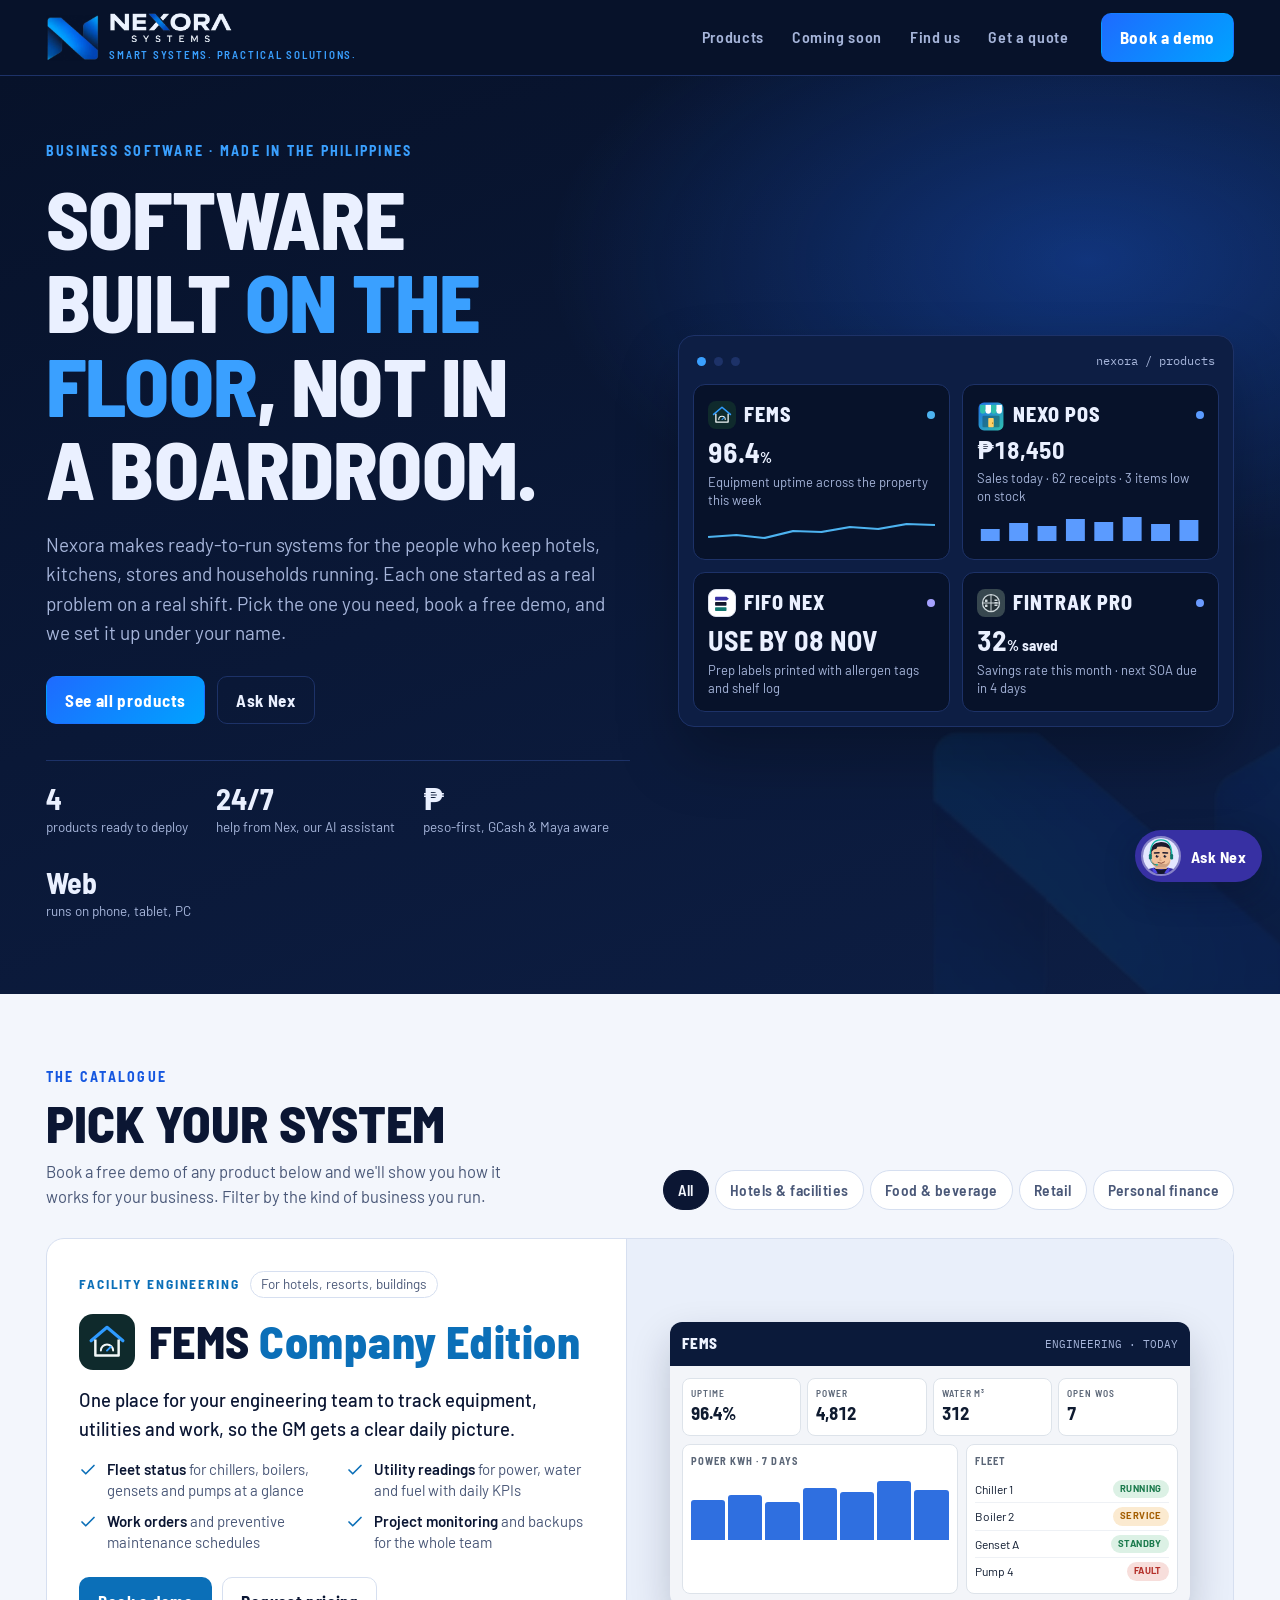
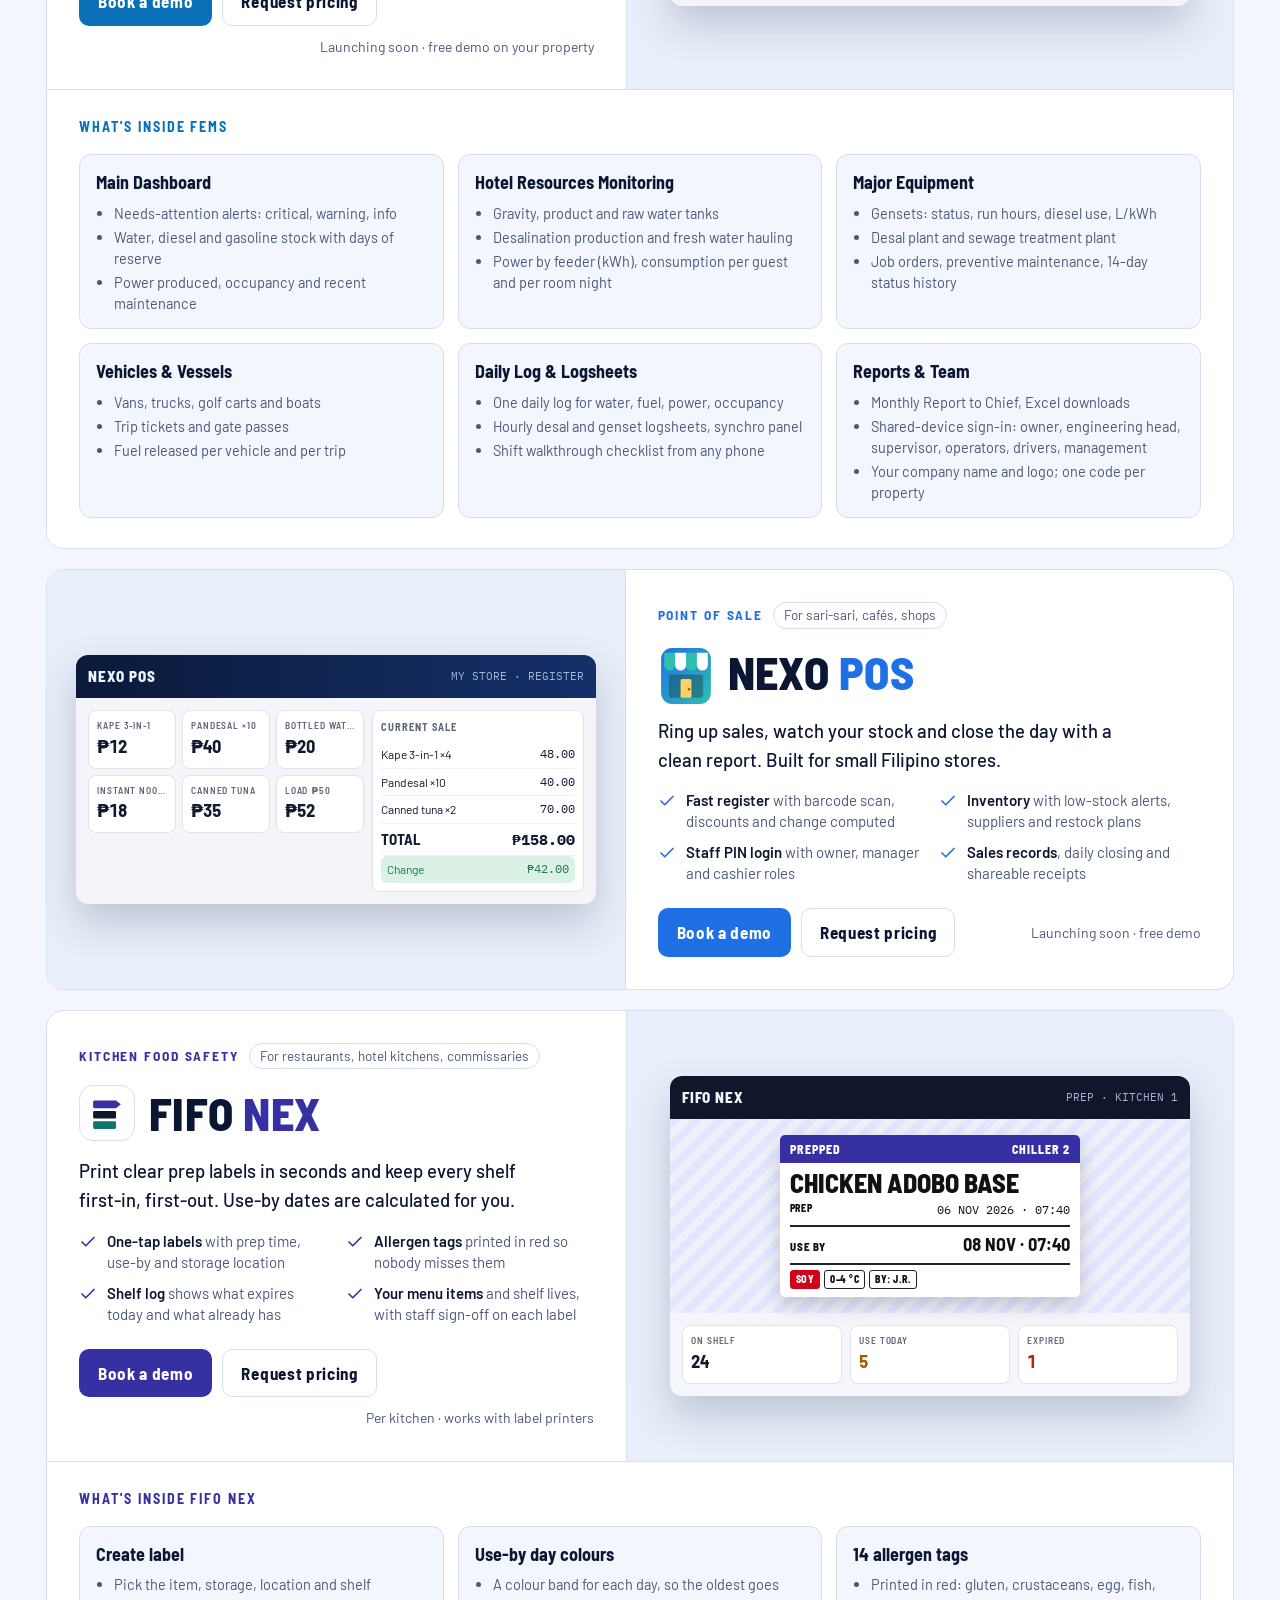
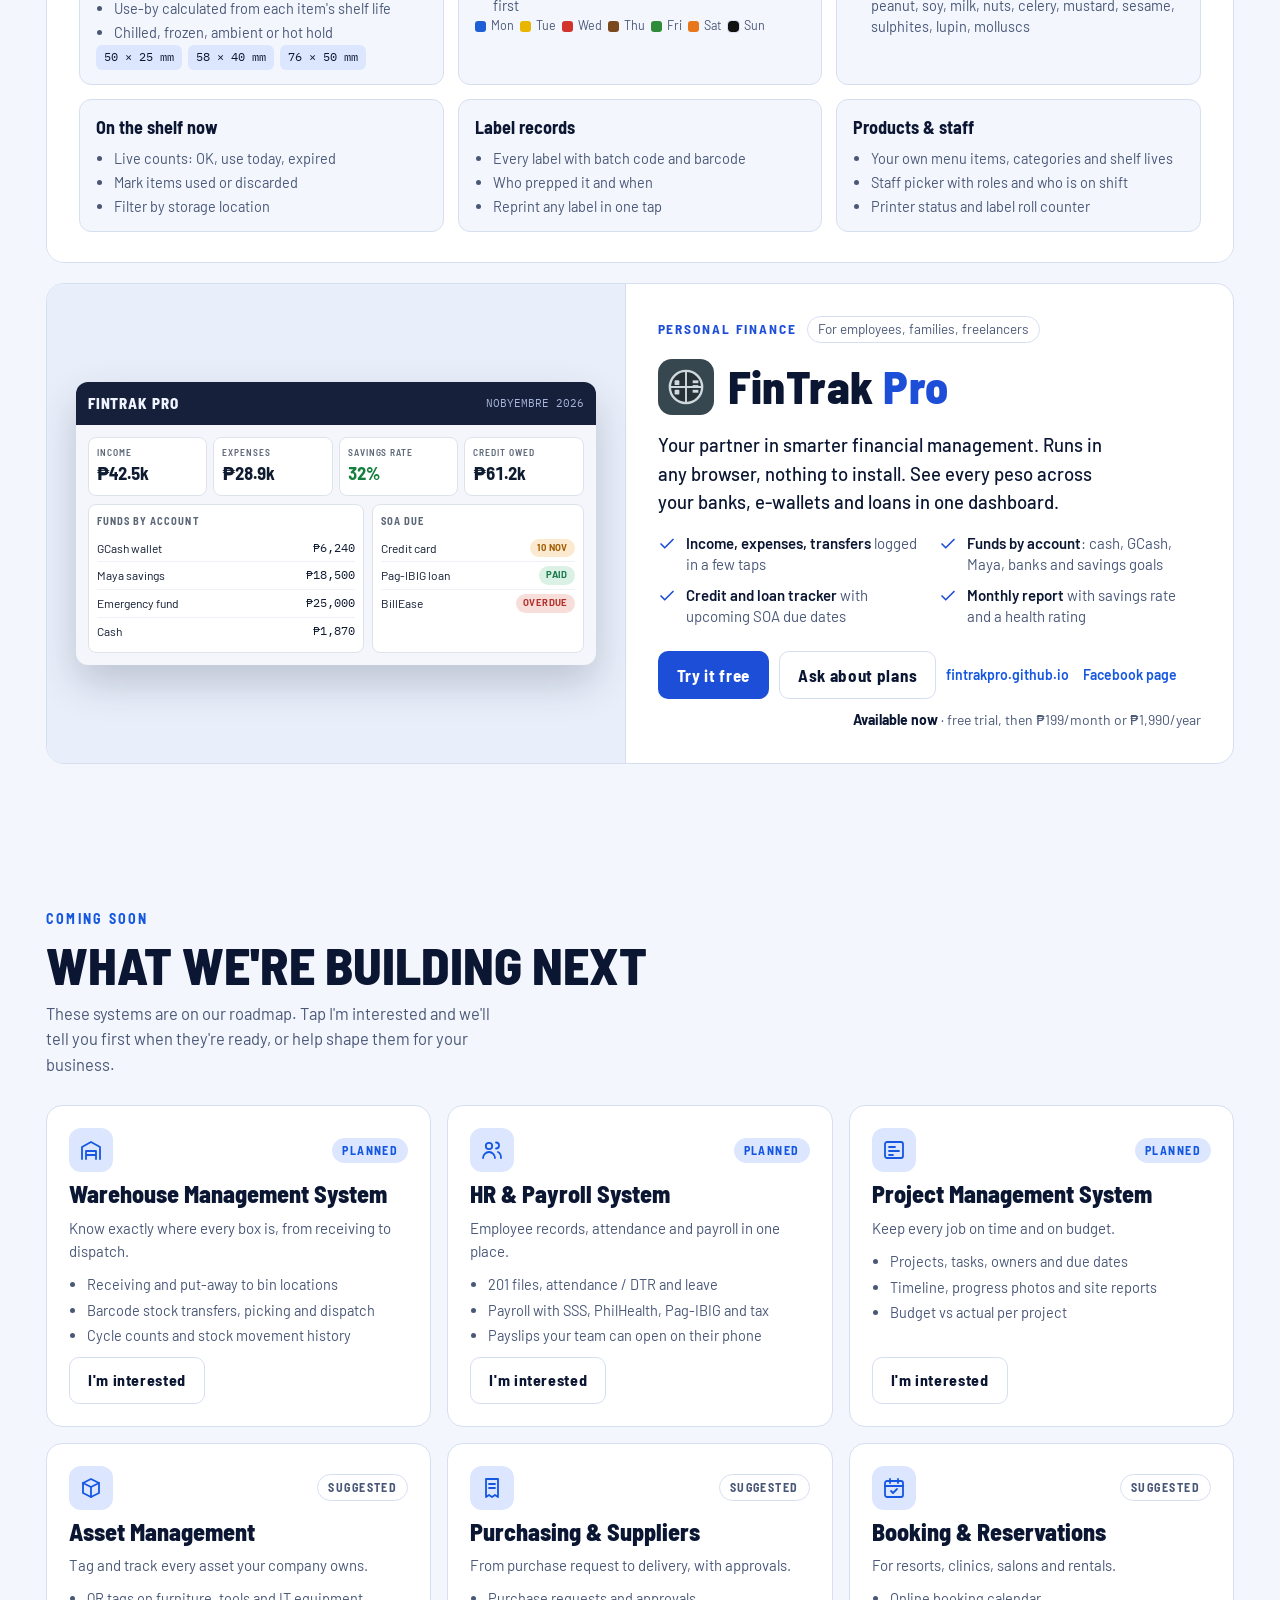
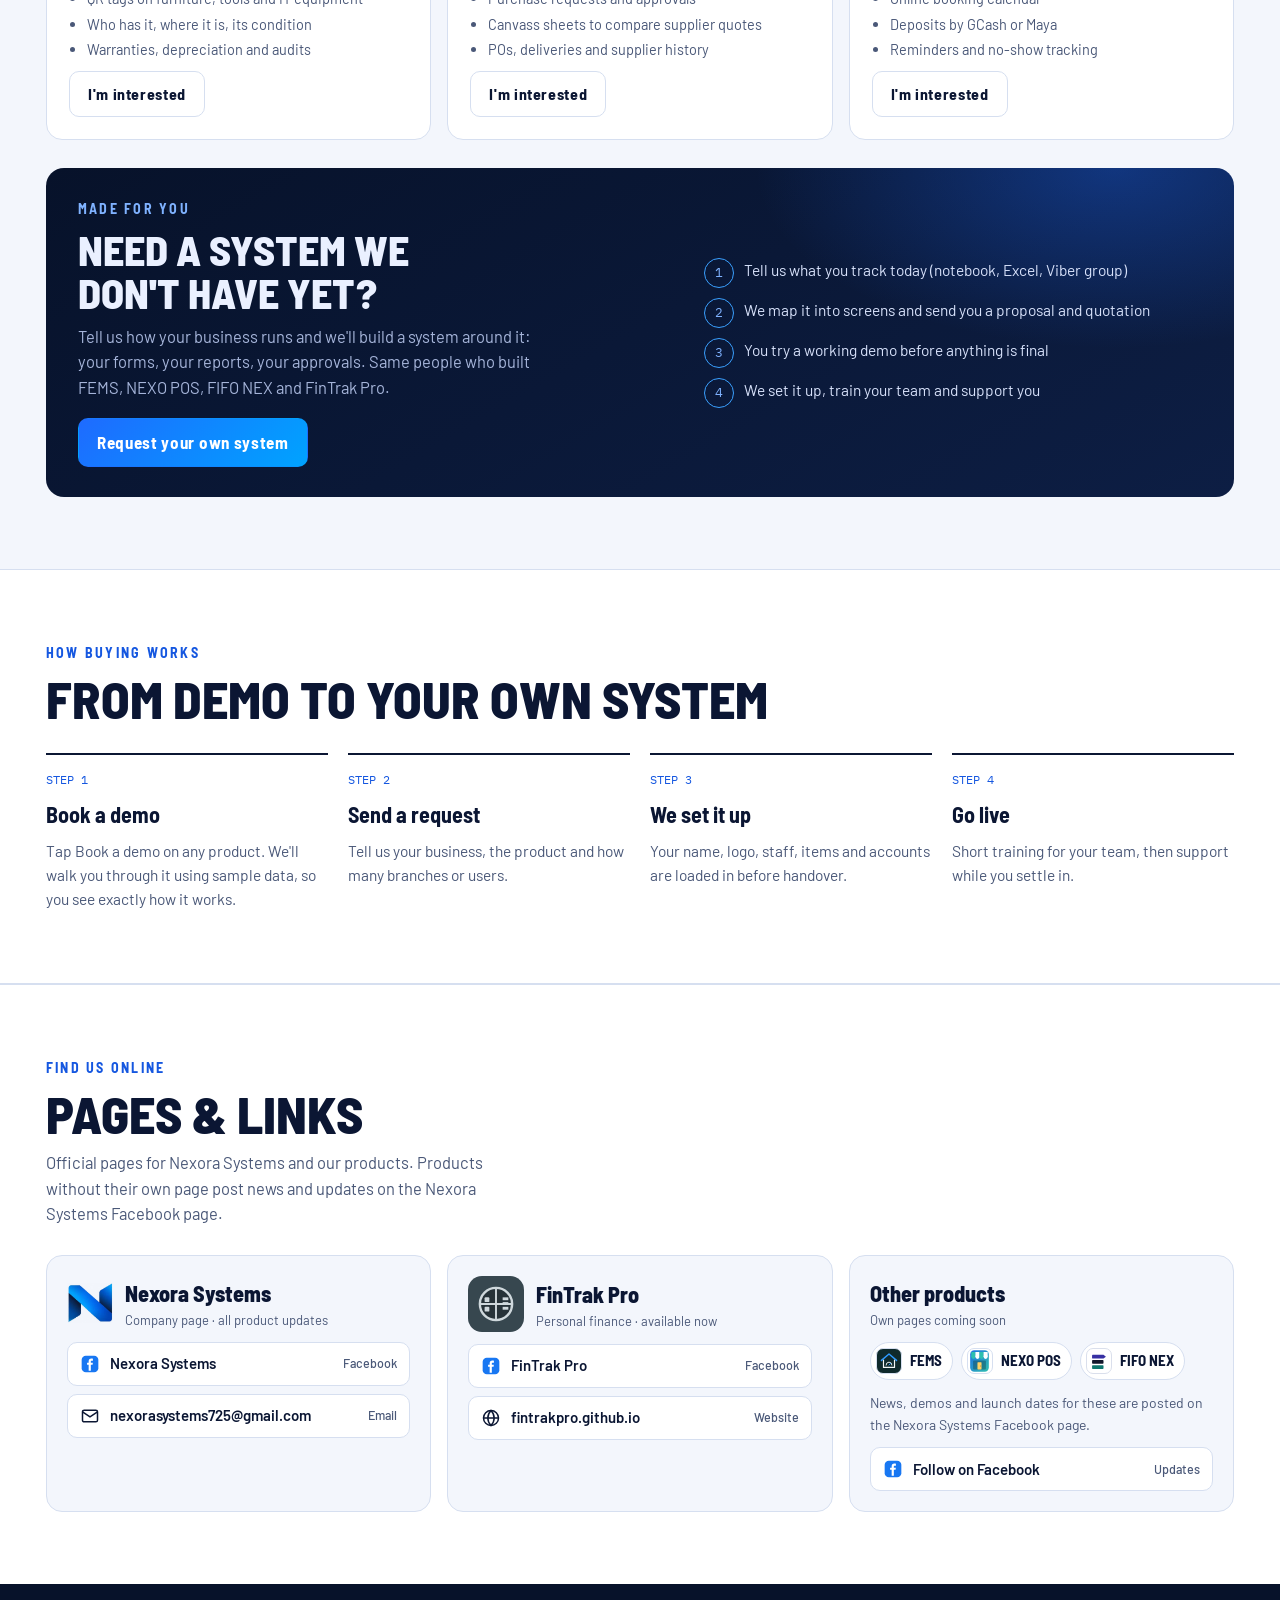
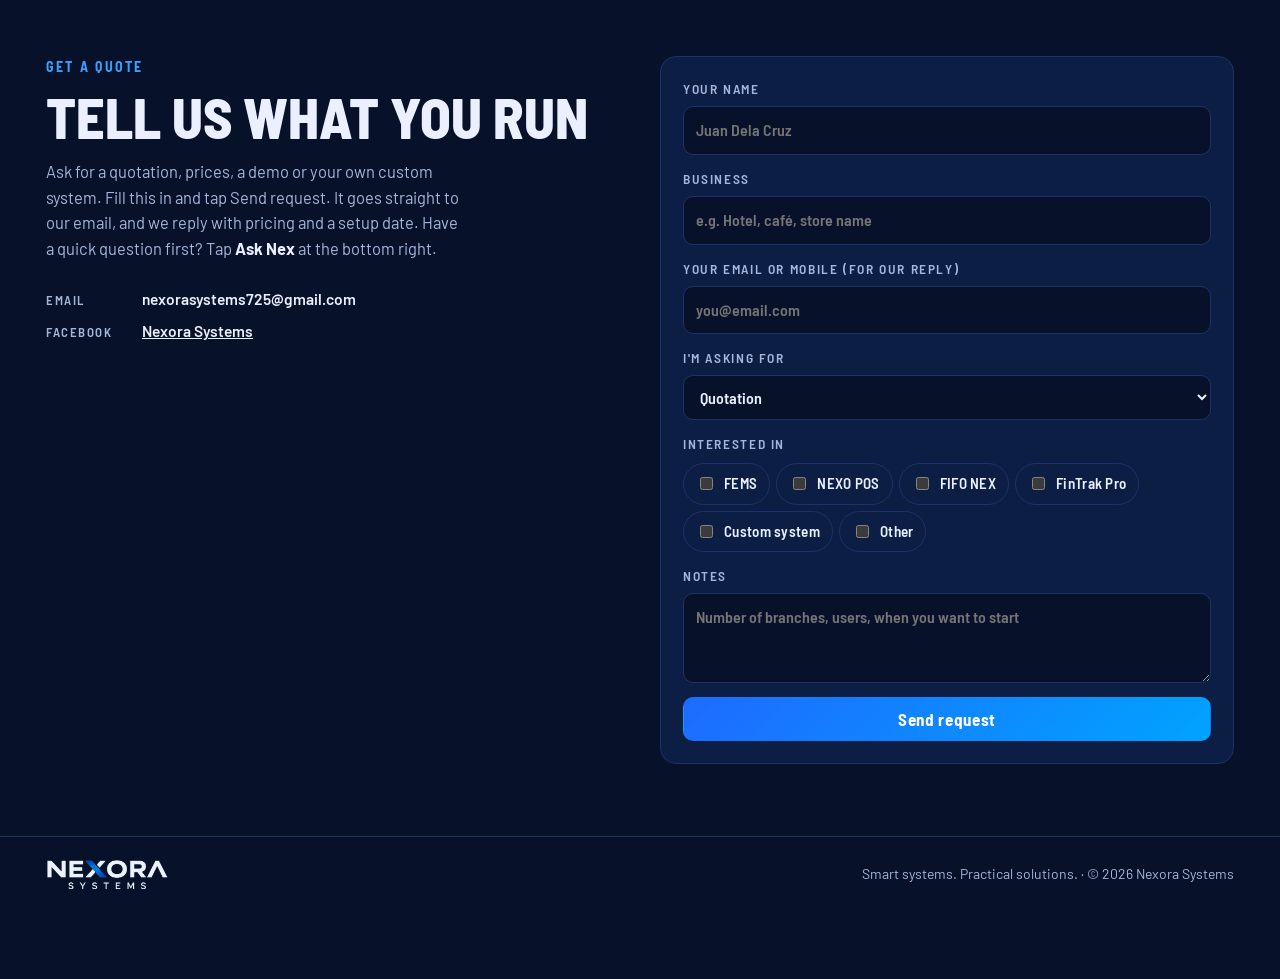
==== commit 63dbd973: "Hide live demo links until demos are public; use Book a demo instead Co-Authored-By: Claude Opus 5.5" ====
--- a/index.html
+++ b/index.html
@@ -186,6 +186,7 @@
 .nchip{font-size:11px;font-weight:600;color:#3730A3;border:1.5px solid #3730A3;border-radius:999px;padding:3px 9px}
 
 /* round 3 */
+.hpf{position:absolute!important;left:-10000px!important;width:1px;height:1px;opacity:0;pointer-events:none}
 .qstatus{margin:0;padding:10px 12px;border-radius:10px;font-size:15px;font-weight:600}
 .qstatus.ok{background:rgba(92,201,143,.14);color:#7FE0A8;border:1px solid rgba(92,201,143,.4)}
 .qstatus.bad{background:rgba(240,123,122,.12);color:#F7A5A4;border:1px solid rgba(240,123,122,.35)}
@@ -374,7 +375,7 @@
       <div>
         <div class="eyebrow">Business software · Made in the Philippines</div>
         <h1>Software built <em>on the floor</em>, not in a boardroom.</h1>
-        <p class="lede">Nexora makes ready-to-run systems for the people who keep hotels, kitchens, stores and households running. Each one started as a real problem on a real shift. Pick the one you need, try the live demo, and we set it up under your name.</p>
+        <p class="lede">Nexora makes ready-to-run systems for the people who keep hotels, kitchens, stores and households running. Each one started as a real problem on a real shift. Pick the one you need, book a free demo, and we set it up under your name.</p>
         <div class="ctas">
           <a class="btn solid" href="#products">See all products</a>
           <button class="btn ghost" type="button" data-nex>Ask Nex</button>
@@ -421,7 +422,7 @@
         <div>
           <div class="eyebrow">The catalogue</div>
           <h2>Pick your system</h2>
-          <p>Every product below has a working demo you can open right now. Filter by the kind of business you run.</p>
+          <p>Book a free demo of any product below and we'll show you how it works for your business. Filter by the kind of business you run.</p>
         </div>
         <div class="chips" role="group" aria-label="Filter by business">
           <button class="chip" type="button" data-f="all" aria-pressed="true">All</button>
@@ -446,7 +447,7 @@
               <li><svg viewBox="0 0 24 24"><path d="M20 6 9 17l-5-5"/></svg><span><b>Project monitoring</b> and backups for the whole team</span></li>
             </ul>
             <div class="pact">
-              <a class="btn go" href="https://claude.ai/artifact/9nPwNd62sjHPwFJXKprpav" target="_blank" rel="noopener">Open live demo</a>
+              <a class="btn go" href="#contact" data-pick="FEMS" data-demo-url="https://claude.ai/artifact/9nPwNd62sjHPwFJXKprpav">Book a demo</a>
               <a class="btn ask" href="#contact" data-pick="FEMS">Request pricing</a>
               <span class="price">Launching soon · free demo on your property</span>
             </div>
@@ -500,7 +501,7 @@
               <li><svg viewBox="0 0 24 24"><path d="M20 6 9 17l-5-5"/></svg><span><b>Sales records</b>, daily closing and shareable receipts</span></li>
             </ul>
             <div class="pact">
-              <a class="btn go" href="https://claude.ai/artifact/YQ9xXLEoDsLiNVzstBSWXa" target="_blank" rel="noopener">Open live demo</a>
+              <a class="btn go" href="#contact" data-pick="NEXO POS" data-demo-url="https://claude.ai/artifact/YQ9xXLEoDsLiNVzstBSWXa">Book a demo</a>
               <a class="btn ask" href="#contact" data-pick="NEXO POS">Request pricing</a>
               <span class="price">Launching soon · free demo</span>
             </div>
@@ -543,7 +544,7 @@
               <li><svg viewBox="0 0 24 24"><path d="M20 6 9 17l-5-5"/></svg><span><b>Your menu items</b> and shelf lives, with staff sign-off on each label</span></li>
             </ul>
             <div class="pact">
-              <a class="btn go" href="https://claude.ai/artifact/Ah6FejANuePt4Ro8VQxw2k" target="_blank" rel="noopener">Open live demo</a>
+              <a class="btn go" href="#contact" data-pick="FIFO NEX" data-demo-url="https://claude.ai/artifact/Ah6FejANuePt4Ro8VQxw2k">Book a demo</a>
               <a class="btn ask" href="#contact" data-pick="FIFO NEX">Request pricing</a>
               <span class="price">Per kitchen · works with label printers</span>
             </div>
@@ -596,7 +597,7 @@
               <li><svg viewBox="0 0 24 24"><path d="M20 6 9 17l-5-5"/></svg><span><b>Monthly report</b> with savings rate and a health rating</span></li>
             </ul>
             <div class="pact">
-              <a class="btn go" href="https://claude.ai/artifact/XDJXzTWQtaSA1RvzBmGz24" target="_blank" rel="noopener">Open live demo</a>
+              <a class="btn go" href="https://fintrakpro.github.io/" target="_blank" rel="noopener" data-demo-url="https://claude.ai/artifact/XDJXzTWQtaSA1RvzBmGz24">Try it free</a>
               <a class="btn ask" href="#contact" data-pick="FinTrak Pro">Ask about plans</a>
               <span class="plinks"><a href="https://fintrakpro.github.io/" target="_blank" rel="noopener">fintrakpro.github.io</a><a href="https://web.facebook.com/profile.php?id=61595721625651" target="_blank" rel="noopener">Facebook page</a></span>
               <span class="price"><b style="color:var(--ink)">Available now</b> · free trial, then ₱199/month or ₱1,990/year</span>
@@ -709,7 +710,7 @@
     <div class="in">
       <div class="shead"><div><div class="eyebrow">How buying works</div><h2>From demo to your own system</h2></div></div>
       <div class="steps">
-        <div class="step"><span class="n">STEP 1</span><b>Try the demo</b><p>Open any product above. Demos use sample data and anything you change stays in your own browser, so click around freely.</p></div>
+        <div class="step"><span class="n">STEP 1</span><b>Book a demo</b><p>Tap Book a demo on any product. We'll walk you through it using sample data, so you see exactly how it works.</p></div>
         <div class="step"><span class="n">STEP 2</span><b>Send a request</b><p>Tell us your business, the product and how many branches or users.</p></div>
         <div class="step"><span class="n">STEP 3</span><b>We set it up</b><p>Your name, logo, staff, items and accounts are loaded in before handover.</p></div>
         <div class="step"><span class="n">STEP 4</span><b>Go live</b><p>Short training for your team, then support while you settle in.</p></div>
@@ -726,7 +727,7 @@
           <div class="dh"><img src="mark.webp" alt="" style="width:46px;height:auto"><div><b>Nexora Systems</b><small>Company page · all product updates</small></div></div>
           <div class="dlinks">
             <a class="dl" href="https://www.facebook.com/share/18UZzvoCTF/?mibextid=wwXIfr" target="_blank" rel="noopener"><svg viewBox="0 0 24 24" aria-hidden="true"><rect x="2" y="2" width="20" height="20" rx="5" fill="#1877F2"/><path d="M15.5 8H14c-.8 0-1 .4-1 1v1.5h2.4l-.3 2.5H13V20h-2.6v-7H8.5v-2.5h1.9V8.6C10.4 6.7 11.5 5.5 13.6 5.5c.8 0 1.5.1 1.9.1z" fill="#fff"/></svg><span>Nexora Systems</span><small>Facebook</small></a>
-            <div class="dl" style="cursor:text"><svg viewBox="0 0 24 24" aria-hidden="true" fill="none" stroke="currentColor" stroke-width="1.8"><rect x="3" y="5" width="18" height="14" rx="2"/><path d="m3 7 9 6 9-6"/></svg><span style="user-select:all">nexorasystems725@gmail.com</span><small>Email</small></div>
+            <div class="dl" style="cursor:text"><svg viewBox="0 0 24 24" aria-hidden="true" fill="none" stroke="currentColor" stroke-width="1.8"><rect x="3" y="5" width="18" height="14" rx="2"/><path d="m3 7 9 6 9-6"/></svg><span style="user-select:all"><span class="emx">nexorasystems725 [at] gmail [dot] com</span></span><small>Email</small></div>
           </div>
         </div>
         <div class="dcard">
@@ -753,11 +754,12 @@
         <h2>Tell us what you run</h2>
         <p>Ask for a quotation, prices, a demo or your own custom system. Fill this in and tap Send request. It goes straight to our email, and we reply with pricing and a setup date. Have a quick question first? Tap <b style="color:var(--chrome-ink)">Ask Nex</b> at the bottom right.</p>
         <div class="reach">
-          <div><small>Email</small><span style="user-select:all;color:var(--chrome-ink);font-weight:600">nexorasystems725@gmail.com</span></div>
+          <div><small>Email</small><span style="user-select:all;color:var(--chrome-ink);font-weight:600"><span class="emx">nexorasystems725 [at] gmail [dot] com</span></span></div>
           <div><small>Facebook</small><a href="https://www.facebook.com/share/18UZzvoCTF/?mibextid=wwXIfr" target="_blank" rel="noopener">Nexora Systems</a></div>
         </div>
       </div>
       <form id="q" novalidate>
+        <input class="hpf" type="text" name="website" id="qhp" tabindex="-1" autocomplete="off" aria-hidden="true">
         <label for="qn">Your name<input id="qn" name="name" autocomplete="name" placeholder="Juan Dela Cruz"></label>
         <label for="qb">Business<input id="qb" name="biz" placeholder="e.g. Hotel, café, store name"></label>
         <label for="qe">Your email or mobile (for our reply)<input id="qe" name="reply" autocomplete="email" placeholder="you@email.com"></label>
@@ -806,10 +808,28 @@
 
 <script>
 const NEX_SVG = "<svg viewBox=\"40 20 220 220\" aria-hidden=\"true\" ><rect x=\"0\" y=\"0\" width=\"300\" height=\"300\" fill=\"#E3E6FF\"></rect><path d=\"M14 300 Q18 214 104 202 L196 202 Q282 214 286 300 Z\" fill=\"#3730A3\"></path><path d=\"M108 204 Q150 226 192 204 L176 300 L124 300 Z\" fill=\"#12162B\"></path><path d=\"M104 202 Q122 214 130 236 L112 244 Q100 222 96 206 Z\" fill=\"#4F46E5\"></path><path d=\"M196 202 Q178 214 170 236 L188 244 Q200 222 204 206 Z\" fill=\"#4F46E5\"></path><path d=\"M112 210 Q130 196 126 170 L174 170 Q170 196 188 210 Z\" fill=\"#E2AC85\"></path><circle cx=\"90\" cy=\"134\" r=\"11\" fill=\"#EDB990\"></circle><circle cx=\"210\" cy=\"134\" r=\"11\" fill=\"#EDB990\"></circle><path d=\"M92 108 Q92 56 150 56 Q208 56 208 108 L208 158 Q206 188 180 200 L120 200 Q94 188 92 158 Z\" fill=\"#F2C29C\"></path><path d=\"M94 150 Q96 186 120 198 L180 198 Q204 186 206 150 Q200 176 180 180 Q150 172 120 180 Q100 176 94 150 Z\" fill=\"#6B4A3A\" opacity=\"0.28\"></path><path d=\"M88 112 Q84 50 150 44 Q216 46 212 112 Q208 92 200 84 Q170 66 128 74 L122 86 Q104 88 94 102 Z\" fill=\"#1E1B2E\"></path><path d=\"M88 112 L94 102 L94 128 Q90 122 88 112 Z\" fill=\"#3A3448\"></path><path d=\"M212 112 L206 96 L206 128 Q210 122 212 112 Z\" fill=\"#3A3448\"></path><path d=\"M84 128 Q84 32 150 32 Q216 32 216 128\" fill=\"none\" stroke=\"#14B8A6\" stroke-width=\"8\" stroke-linecap=\"round\"></path><rect x=\"76\" y=\"118\" width=\"18\" height=\"34\" rx=\"8\" fill=\"#0F766E\"></rect><rect x=\"206\" y=\"118\" width=\"18\" height=\"34\" rx=\"8\" fill=\"#0F766E\"></rect><path d=\"M86 152 Q92 184 122 184\" fill=\"none\" stroke=\"#0F766E\" stroke-width=\"5\" stroke-linecap=\"round\"></path><circle cx=\"125\" cy=\"184\" r=\"6\" fill=\"#14B8A6\"></circle><path d=\"M110 112 L138 110\" stroke=\"#1E1B2E\" stroke-width=\"9\" stroke-linecap=\"round\"></path><path d=\"M162 110 L190 112\" stroke=\"#1E1B2E\" stroke-width=\"9\" stroke-linecap=\"round\"></path><ellipse cx=\"126\" cy=\"132\" rx=\"8\" ry=\"8.5\" fill=\"#1E1B2E\"></ellipse><ellipse cx=\"174\" cy=\"132\" rx=\"8\" ry=\"8.5\" fill=\"#1E1B2E\"></ellipse><circle cx=\"128.5\" cy=\"129\" r=\"3\" fill=\"#FFFFFF\"></circle><circle cx=\"176.5\" cy=\"129\" r=\"3\" fill=\"#FFFFFF\"></circle><path d=\"M146 140 L142 156 L152 156\" fill=\"none\" stroke=\"#C98B66\" stroke-width=\"3.5\" stroke-linecap=\"round\" stroke-linejoin=\"round\"></path><path d=\"M132 170 Q152 182 172 166\" fill=\"none\" stroke=\"#7A3B2E\" stroke-width=\"5\" stroke-linecap=\"round\"></path></svg>";
-const NX_TO = "nexorasystems725@gmail.com";
+const NX_TO = "nexorasystems725\u0040gmail.com";
 const W3F_KEY = "";
-const FS_ENDPOINT = "https://formsubmit.co/ajax/" + "nexorasystems725@gmail.com";
+const FS_ENDPOINT = "https://formsubmit.co/ajax/" + "nexorasystems725\u0040gmail.com";
+const PAGE_T0 = Date.now();
+const SPAM_WORDS = /\b(viagra|cialis|casino|porn|escort|backlinks?|seo service|crypto ?invest|bitcoin invest|forex signal|loan offer|guest post|cheap traffic)\b/i;
+function spamCheck(d){
+  const hp = [...document.querySelectorAll('.hpf')].some(i => i.value.trim() !== '');
+  if (hp) return 'bot';
+  if (Date.now() - PAGE_T0 < 4000) return 'Please wait a few seconds, then tap Send again.';
+  const all = [d.subject, d.body, d.name, d.reply, d.business].join(' ');
+  if ((all.match(/https?:\/\/|www\./gi) || []).length > 2) return 'Please remove the links from your message and try again.';
+  if (SPAM_WORDS.test(all)) return 'Your message looks like spam. Please rephrase it, or email us directly.';
+  let log = [];
+  try { log = JSON.parse(localStorage.getItem('nx-sent') || '[]').filter(t => Date.now() - t < 600000); } catch (e) {}
+  if (log.length >= 3) return 'You\'ve sent 3 requests in the last 10 minutes. Please wait a little before sending another.';
+  return null;
+}
+function noteSent(){ try { const l = JSON.parse(localStorage.getItem('nx-sent') || '[]').filter(t => Date.now() - t < 600000); l.push(Date.now()); localStorage.setItem('nx-sent', JSON.stringify(l)); } catch (e) {} }
 function sendMail(d){
+  const why = spamCheck(d);
+  if (why === 'bot') return Promise.resolve();
+  if (why) { const e = new Error(why); e.userMsg = why; return Promise.reject(e); }
   const btns=document.querySelectorAll('#qSend,.nxbtn');btns.forEach(b=>{b.disabled=true;b.dataset.t=b.textContent;b.textContent='Sending…'});
   const isMail=/^[^\s@]+@[^\s@]+\.[^\s@]+$/.test(d.reply||'');
   let req;
@@ -818,11 +838,11 @@
     if(isMail){p.email=d.reply;p.replyto=d.reply}
     req=fetch('https://api.web3forms.com/submit',{method:'POST',headers:{'Content-Type':'application/json',Accept:'application/json'},body:JSON.stringify(p)}).then(r=>r.json()).then(j=>{if(!j.success)throw new Error(j.message||'failed')});
   }else{
-    const p={_subject:'Nexora website: '+d.subject,_template:'table',_captcha:'false',Name:d.name||'',Contact:d.reply||'',Business:d.business||'-',Request:d.request||'-','Interested in':d.interested||'-',Message:d.body,_honey:''};
+    const p={_subject:'Nexora website: '+d.subject,_template:'table',_captcha:'false',Name:d.name||'',Contact:d.reply||'',Business:d.business||'-',Request:d.request||'-','Interested in':d.interested||'-',Message:d.body,_honey:'',_blacklist:'viagra,casino,porn,escort,backlinks,seo services,crypto investment,forex signals,loan offer'};
     if(isMail){p.email=d.reply;p._replyto=d.reply}
     req=fetch(FS_ENDPOINT,{method:'POST',headers:{'Content-Type':'application/json',Accept:'application/json'},body:JSON.stringify(p)}).then(r=>r.json()).then(j=>{if(String(j.success)!=='true')throw new Error(j.message||'failed')});
   }
-  return req.finally(()=>btns.forEach(b=>{b.disabled=false;if(b.dataset.t)b.textContent=b.dataset.t}));
+  return req.then(noteSent).finally(()=>btns.forEach(b=>{b.disabled=false;if(b.dataset.t)b.textContent=b.dataset.t}));
 }
 function mailButtons(subject, body, compact){
   const wrap = document.createElement("div"); wrap.className = compact ? "nxsend" : "sendrow";
@@ -875,7 +895,8 @@
     sendMail({subject:subject,body:body,name:v('qn'),reply:v('qe'),business:v('qb'),request:kind,interested:picks.join(', ')}).then(function(){
       status.className='qstatus ok';status.textContent='Request sent. Thank you, '+v('qn')+'! We\'ll reply to '+v('qe')+' soon.';status.hidden=false;out.hidden=true;
       form.querySelectorAll('input:not([type=checkbox]),textarea').forEach(function(x){x.value=''});form.querySelectorAll('.pick input').forEach(function(x){x.checked=false});syncOther();
-    }).catch(function(){
+    }).catch(function(err){
+      if(err&&err.userMsg){status.className='qstatus bad';status.textContent=err.userMsg;status.hidden=false;out.hidden=true;return}
       status.className='qstatus bad';status.textContent='We couldn\'t send it from here. Use one of these instead:';status.hidden=false;
       row.appendChild(mailButtons(subject,body,false));out.hidden=false;
     });
@@ -883,13 +904,13 @@
 })();
 const KB = [
   { topic:"About Nexora Systems", keys:["nexora","who are you","company","about"],
-    answer:"Nexora Systems builds practical software for Filipino businesses and households. Tagline: Smart systems. Practical solutions. Current products: FinTrak Pro (personal finance), NEXO POS (point of sale for stores), FEMS (facility engineering for hotels and resorts) and FIFO NEX (kitchen prep labels and food safety). Planned: Warehouse Management, HR & Payroll and Project Management systems. Nexora also builds custom systems on request. Facebook: https://www.facebook.com/share/18UZzvoCTF/ · Email: nexorasystems725@gmail.com. Products without their own page post updates on the Nexora Systems Facebook page. Most products are still being prepared for launch; FinTrak Pro is the one people can already sign up for." },
+    answer:"Nexora Systems builds practical software for Filipino businesses and households. Tagline: Smart systems. Practical solutions. Current products: FinTrak Pro (personal finance), NEXO POS (point of sale for stores), FEMS (facility engineering for hotels and resorts) and FIFO NEX (kitchen prep labels and food safety). Planned: Warehouse Management, HR & Payroll and Project Management systems. Nexora also builds custom systems on request. Facebook: https://www.facebook.com/share/18UZzvoCTF/ · Email: nexorasystems725\u0040gmail.com. Products without their own page post updates on the Nexora Systems Facebook page. Most products are still being prepared for launch; FinTrak Pro is the one people can already sign up for." },
   { topic:"Account & login", keys:["login","log in","sign in","password","locked","account","forgot","reset"],
     answer:"Which product are you signing in to? In FinTrak Pro: open fintrakpro.github.io, tap Forgot password, enter your email and tap Send reset link, then choose a new password from the email (check spam too). New FinTrak Pro accounts must be approved by the administrator first. For NEXO POS staff accounts, ask your store owner, who manages staff in Settings. In FEMS, sign in with the username and password your engineering head created for you; ask them to reset it if you forgot it." },
   { topic:"Technical issue", keys:["error","bug","loading","slow","crash","not working","broken","blank","issue","problem","technical"],
     answer:"Let's troubleshoot it together. Try these in order:\n\n1. Refresh the page.\n2. Check your internet connection.\n3. Open it in a private window, or clear your browser cache.\n4. Try another browser or device.\n\nStill stuck? File a ticket with what you were doing, what you expected, and a screenshot, and the team will look into it." },
   { topic:"Contact support", keys:["human","person","agent","staff","contact","support","talk","call","email","facebook"],
-    answer:"The fastest way to reach the Nexora team is to message Nexora Systems on Facebook https://www.facebook.com/share/18UZzvoCTF/ or email nexorasystems725@gmail.com. I can also prepare an email to the team for you right now." },
+    answer:"The fastest way to reach the Nexora team is to message Nexora Systems on Facebook https://www.facebook.com/share/18UZzvoCTF/ or email nexorasystems725\u0040gmail.com. I can also prepare an email to the team for you right now." },
 ];
 const CONCERN_WORDS = ["concern","complain","complaint","report","ticket","escalate","human","person","agent","refund","charge"];
 
@@ -951,7 +972,7 @@
 - Who sets it up? The local Nexora team installs it, encodes products, trains the cashier and provides support.
 - How do I get it? Message Nexora for a FREE demo.
 - Pricing: [NEXO POS PACKAGES AND PRICES].`,
-    support:"Message Nexora Systems on Facebook https://www.facebook.com/share/18UZzvoCTF/ or email nexorasystems725@gmail.com for a free demo or support." },
+    support:"Message Nexora Systems on Facebook https://www.facebook.com/share/18UZzvoCTF/ or email nexorasystems725\u0040gmail.com for a free demo or support." },
   { name:"FEMS", keys:["fems","facility engineering","genset","desal","trip ticket","engineering"], blurb:"Facility Engineering Management System for hotels and resorts",
     what:`FEMS (Facility Engineering Management System) by Nexora Systems puts every tank, genset, vehicle and boat on one screen. It is for owners, general managers and chief engineers of hotels and island resorts in the Philippines who still track water, fuel, power and equipment in paper logbooks and Excel. The engineering team logs once a day on any phone; FEMS builds the dashboards and the month-end report. Status: being prepared for launch; properties can message Nexora to book a demo.`,
     features:`- Main Dashboard: Needs-attention alerts (critical, warning, info), key numbers (water, diesel and gasoline stock, power produced, occupancy), facility status, recent maintenance, data checks.
@@ -971,7 +992,7 @@
 - Who can edit? Owners and editors change settings; contributors log data; viewers can only look.
 - How do I get FEMS? Message Nexora to book a demo on your property.
 - Pricing: [FEMS PACKAGES AND PRICES].`,
-    support:"Message Nexora Systems on Facebook https://www.facebook.com/share/18UZzvoCTF/ or email nexorasystems725@gmail.com to book a demo." },
+    support:"Message Nexora Systems on Facebook https://www.facebook.com/share/18UZzvoCTF/ or email nexorasystems725\u0040gmail.com to book a demo." },
   { name:"FIFO NEX", keys:["fifo","fifo nex","label","prep label","use by","use-by","allergen","shelf life"], blurb:"Kitchen prep labels and food safety",
     what:`FIFO NEX by Nexora Systems prints clear prep labels for commercial kitchens (restaurants, hotel kitchens, commissaries) and keeps every shelf first-in, first-out. The cook picks the item, storage and their name; FIFO NEX calculates the use-by date and prints the label. Status: being prepared for launch; kitchens can message Nexora for a demo.`,
     features:`- Create label: pick the item, storage type (chilled, frozen, ambient, hot hold), storage location and shelf, who prepped it and number of copies. Use-by is calculated from the item's shelf life for that storage type.
@@ -991,19 +1012,19 @@
 - Does it work on a tablet? Yes, any browser on a kitchen tablet, phone or computer.
 - How do I get it? Message Nexora for a demo.
 - Pricing: [FIFO NEX PACKAGES AND PRICES].`,
-    support:"Message Nexora Systems on Facebook https://www.facebook.com/share/18UZzvoCTF/ or email nexorasystems725@gmail.com for a demo or support." },
+    support:"Message Nexora Systems on Facebook https://www.facebook.com/share/18UZzvoCTF/ or email nexorasystems725\u0040gmail.com for a demo or support." },
 ];
 
 
 /* ---------- Nex: in-page support chat ---------- */
-const NX_EMAIL = "nexorasystems725@gmail.com";
+const NX_EMAIL = "nexorasystems725\u0040gmail.com";
 let currentProduct = null;
 function productBlock(p){ return "### " + p.name + "\nWhat it is: " + p.what + "\nFeatures: " + p.features + "\nHow-to: " + p.howto + "\nFAQs: " + p.faqs + "\nSupport: " + p.support; }
 function buildRules(){
   return `You are Nex, the Nexora System Assistant, answering visitors on the Nexora Systems website: a calm, confident, friendly support guy. Nexora Systems makes a family of products, currently ${PRODUCTS.map(p => p.name).join(", ")}, with more coming (Warehouse Management, HR & Payroll and Project Management systems are planned), and it also builds custom systems on request.
 
 What you help with:
-1. Nexora products. Each product's Status line says whether it is live; most are still being prepared for launch, so never say a product is available to buy unless its Status says so, and point people to the live demo on this page instead. For anything about Nexora or its products (features, steps, policies, prices, contacts), use ONLY the NEXORA KNOWLEDGE below. Text in [BRACKETS] is a placeholder the Nexora team hasn't filled in yet: never invent the real value; for prices, say the team will send a quotation and suggest the Get a quote form on this page or emailing ${NX_EMAIL}. If the knowledge doesn't cover it, say you don't have that detail yet and offer to prepare an email to the team.
+1. Nexora products. Each product's Status line says whether it is live; most are still being prepared for launch, so never say a product is available to buy unless its Status says so, and point people to the Book a demo button on this page instead. For anything about Nexora or its products (features, steps, policies, prices, contacts), use ONLY the NEXORA KNOWLEDGE below. Text in [BRACKETS] is a placeholder the Nexora team hasn't filled in yet: never invent the real value; for prices, say the team will send a quotation and suggest the Get a quote form on this page or emailing ${NX_EMAIL}. If the knowledge doesn't cover it, say you don't have that detail yet and offer to prepare an email to the team.
 2. Custom systems. If someone needs a system Nexora doesn't have yet, say Nexora can build it and suggest the Get a quote form (tick "Custom system") or the email.
 3. Everything else. General tech help, business and accounting basics, retail and point-of-sale concepts, writing, everyday questions: answer helpfully from general knowledge. For legal, tax, medical or investment questions, give general information only and suggest a professional.
 
@@ -1072,7 +1093,7 @@
   if (/custom|build|gawa|own system|sariling/.test(s)) return { text:"Yes, Nexora builds systems made for your business. Tell us what you need in the Get a quote form on this page (tick Custom system), or email " + NX_EMAIL + ". The team replies with a plan and a quotation.", ticket:true };
   if (/price|pricing|how much|magkano|quotation|quote|presyo/.test(s)) return { text:"Pricing depends on your setup (branches, users, devices). Use the Get a quote form on this page or email " + NX_EMAIL + " and the team will send a quotation. FinTrak Pro is the exception: free trial, then PHP 199 a month or PHP 1,990 a year.", ticket:true };
   const prod = PRODUCTS.find(p => p.keys.some(k => s.includes(k)));
-  if (prod && !/\b(not working|error|bug|login|log in|password|bill|invoice|refund)\b/.test(s)) return { text: prod.name + ": " + prod.what + "\n\nYou can try it now with Open live demo on this page.", ticket:false };
+  if (prod && !/\b(not working|error|bug|login|log in|password|bill|invoice|refund)\b/.test(s)) return { text: prod.name + ": " + prod.what + "\n\nTap Book a demo on this page and the team will show you how it works.", ticket:false };
   let best = null, score = 0;
   KB.forEach(k => { const n = k.keys.filter(w => s.includes(w)).length; if (n > score){ score = n; best = k; } });
   const wants = CONCERN_WORDS.some(w => s.includes(w));
@@ -1113,7 +1134,7 @@
     '<label for="'+id+'r">Your email or mobile<input id="'+id+'r" autocomplete="email"></label>' +
     '<label for="'+id+'p">About<select id="'+id+'p">' + PRODUCTS.map(p => '<option' + (p.name === currentProduct ? ' selected' : '') + '>' + p.name + '</option>').join("") + '<option>Custom system</option><option>Other / not sure</option></select></label>' +
     '<label for="'+id+'d">What do you need?<textarea id="'+id+'d" placeholder="Your question, concern or what you want built"></textarea></label>' +
-    '<p class="nxerr" hidden></p><button class="nxbtn" type="submit">Send to the team</button>';
+    '<input class="hpf" type="text" name="website" tabindex="-1" autocomplete="off" aria-hidden="true"><p class="nxerr" hidden></p><button class="nxbtn" type="submit">Send to the team</button>';
   card.addEventListener("submit", ev => {
     ev.preventDefault();
     const n = card.querySelector("#"+id+"n").value.trim(), p = card.querySelector("#"+id+"p").value, d = card.querySelector("#"+id+"d").value.trim(), er = card.querySelector(".nxerr");
@@ -1126,7 +1147,8 @@
     if (!rc){ er.textContent = "Please add an email or mobile number so the team can reply."; er.hidden = false; return; }
     sendMail({ subject:subj, body:body.replace("Name: " + n, "Name: " + n + "\nReply to: " + rc), name:n, reply:rc, request:"Message from Nex chat", interested:p })
       .then(() => { card.remove(); nxRow("nex", "Sent! Your message (reference " + ref + ") is with the Nexora team. They'll reply to " + rc + ". Anything else I can help with?"); })
-      .catch(() => {
+      .catch(err => {
+        if (err && err.userMsg){ er.textContent = err.userMsg; er.hidden = false; return; }
         card.remove();
         const b = nxRow("nex", "I couldn't send it from here. Tap a button to send it to " + NX_EMAIL + " from your own email:");
         const acts = document.createElement("div"); acts.className = "nxsend"; acts.appendChild(mailButtons(subj, body, true)); b.appendChild(acts); nxScroll();
@@ -1149,5 +1171,6 @@
 
 </script>
 
+<script>document.querySelectorAll(".emx").forEach(function(e){e.textContent="nexorasystems725"+String.fromCharCode(64)+"gmail.com"});</script><script>document.querySelectorAll("a[href=\"#contact\"][data-demo-url]").forEach(function(a){a.addEventListener("click",function(){var q=document.getElementById("qt");if(q)q.value="A demo"})});</script>
 </body>
 </html>
